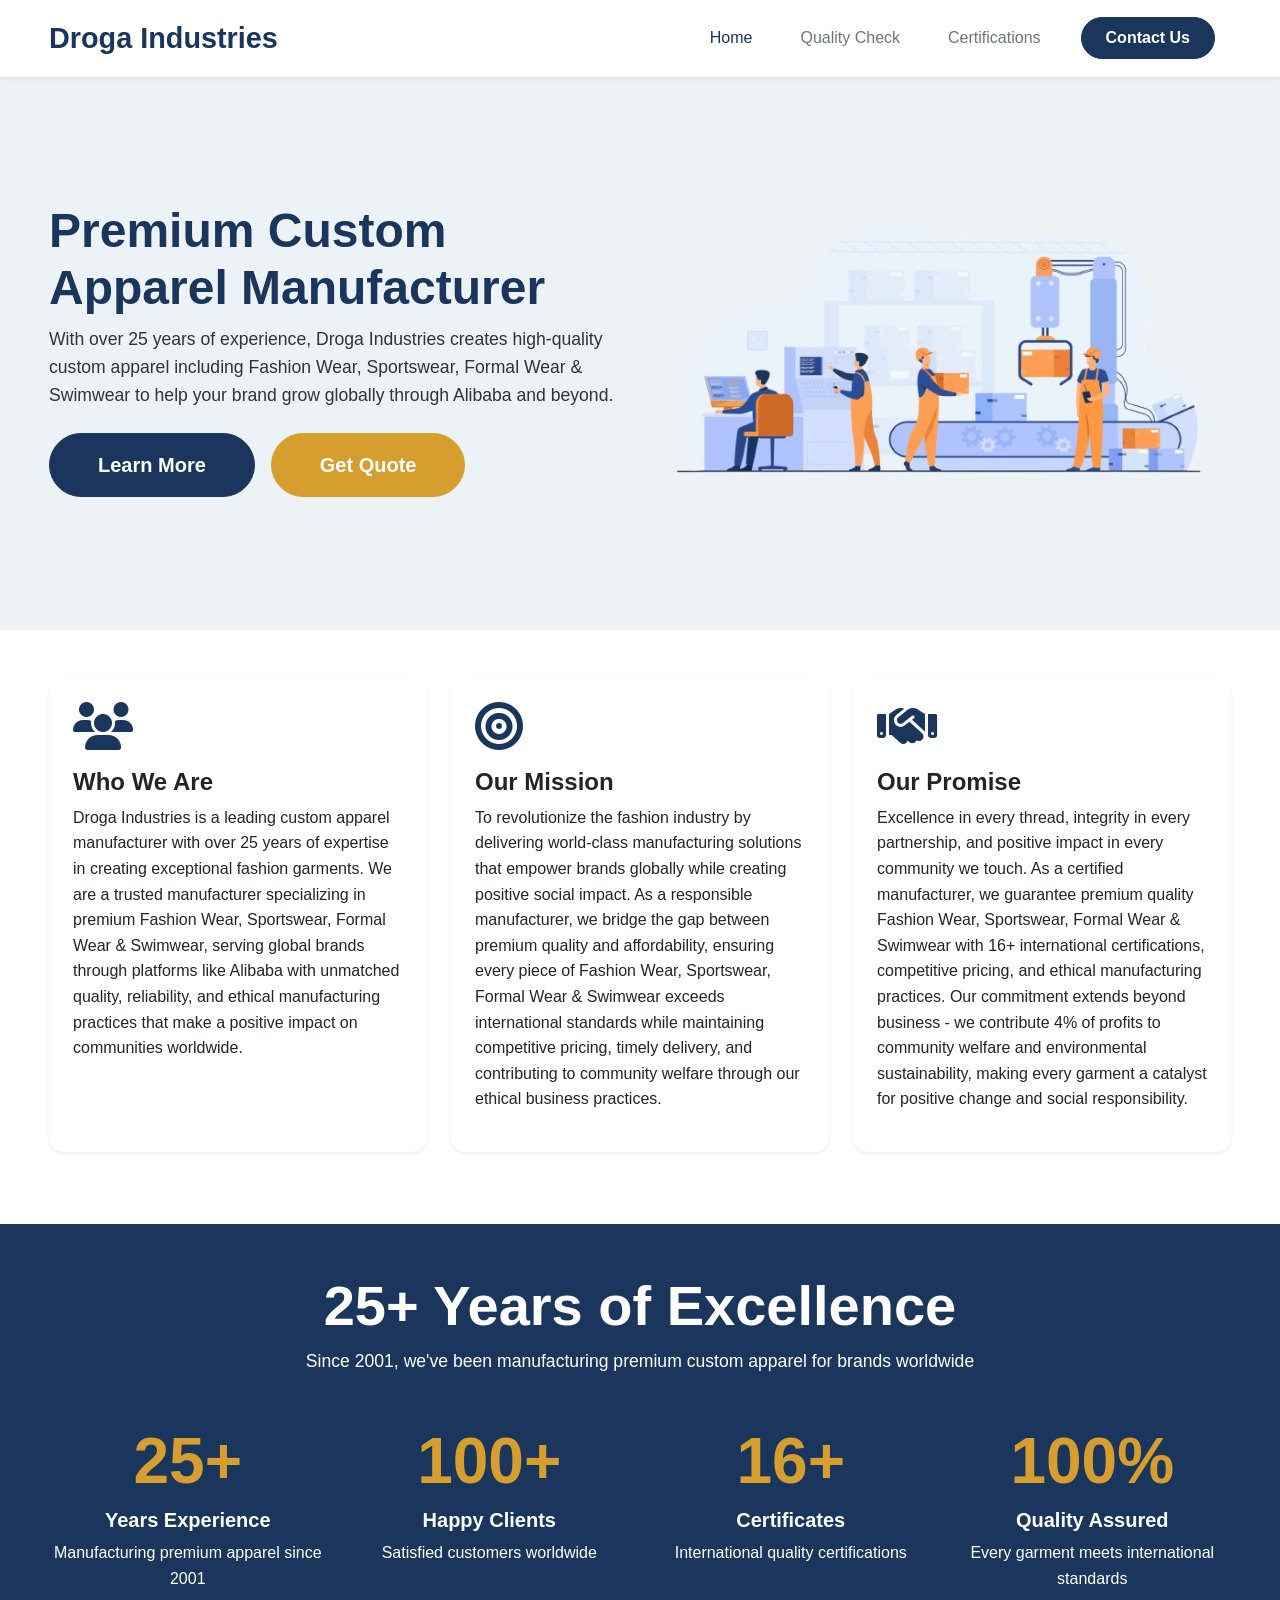
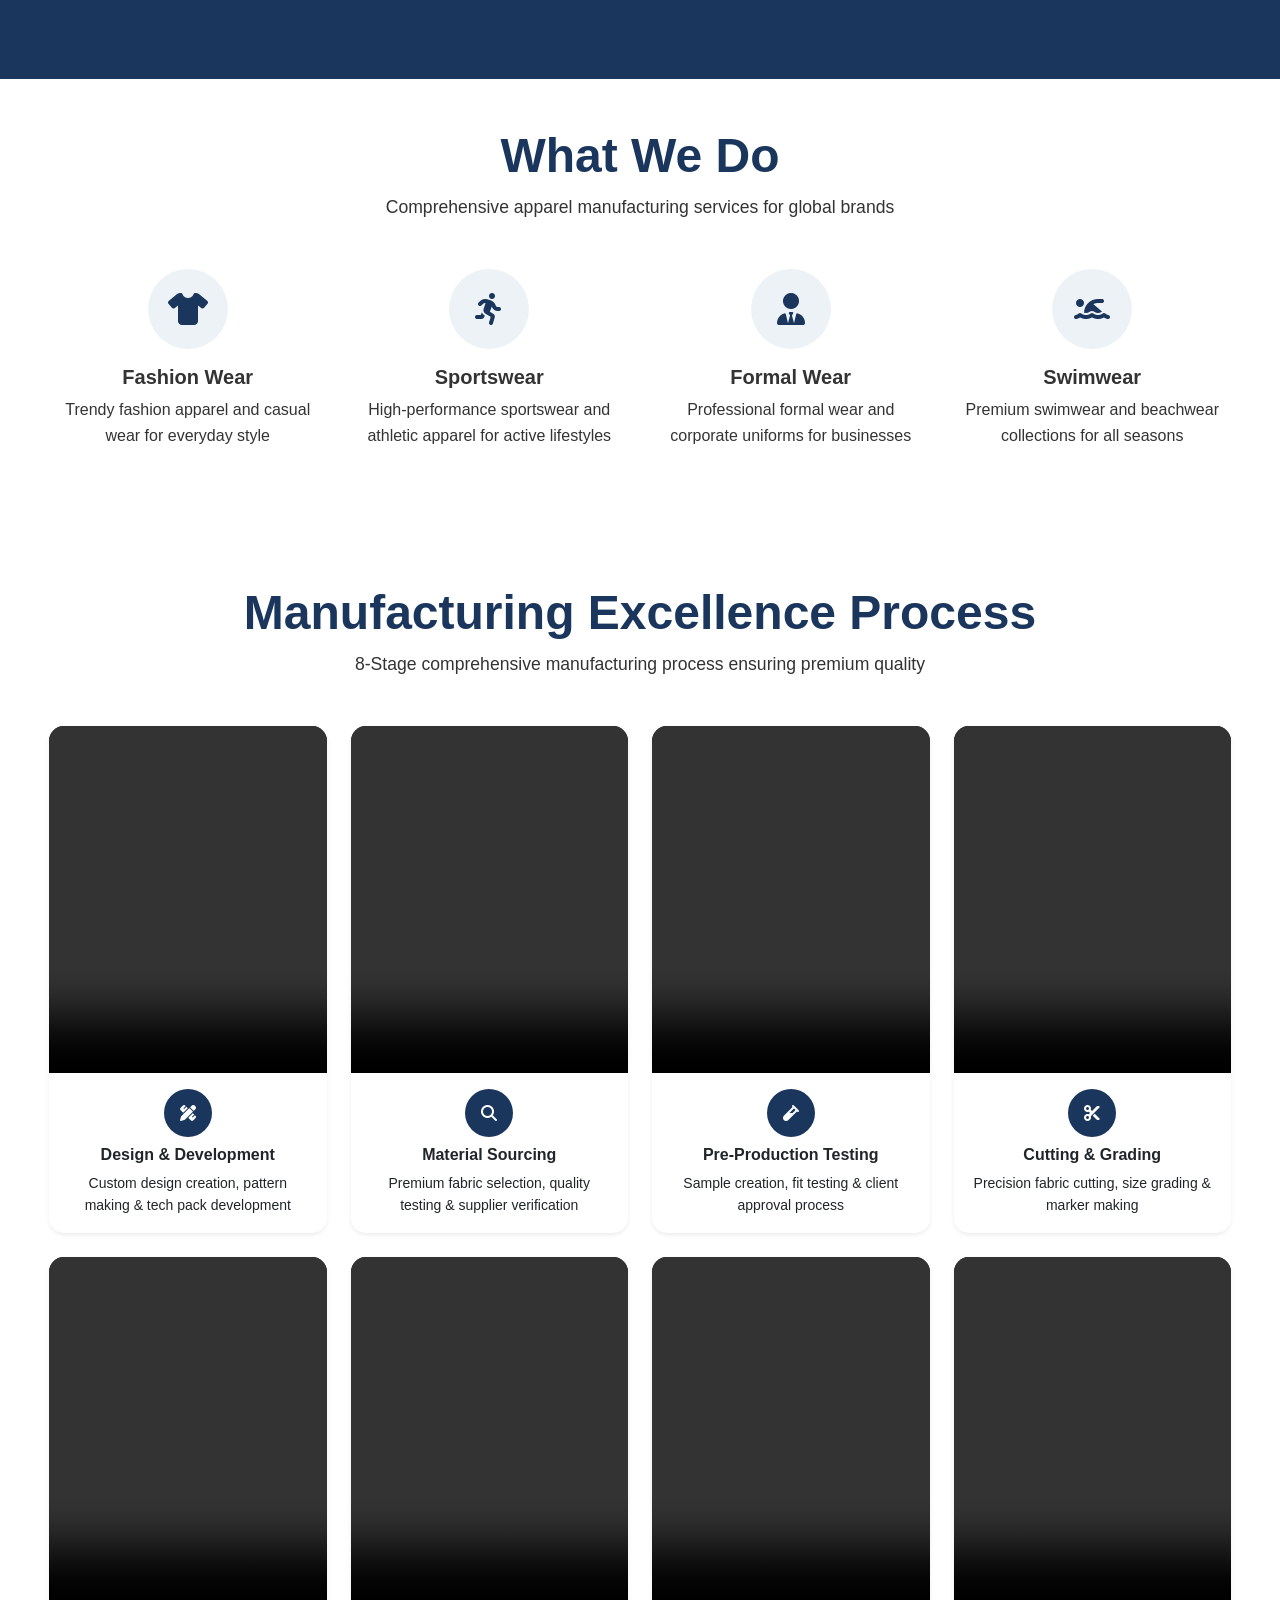
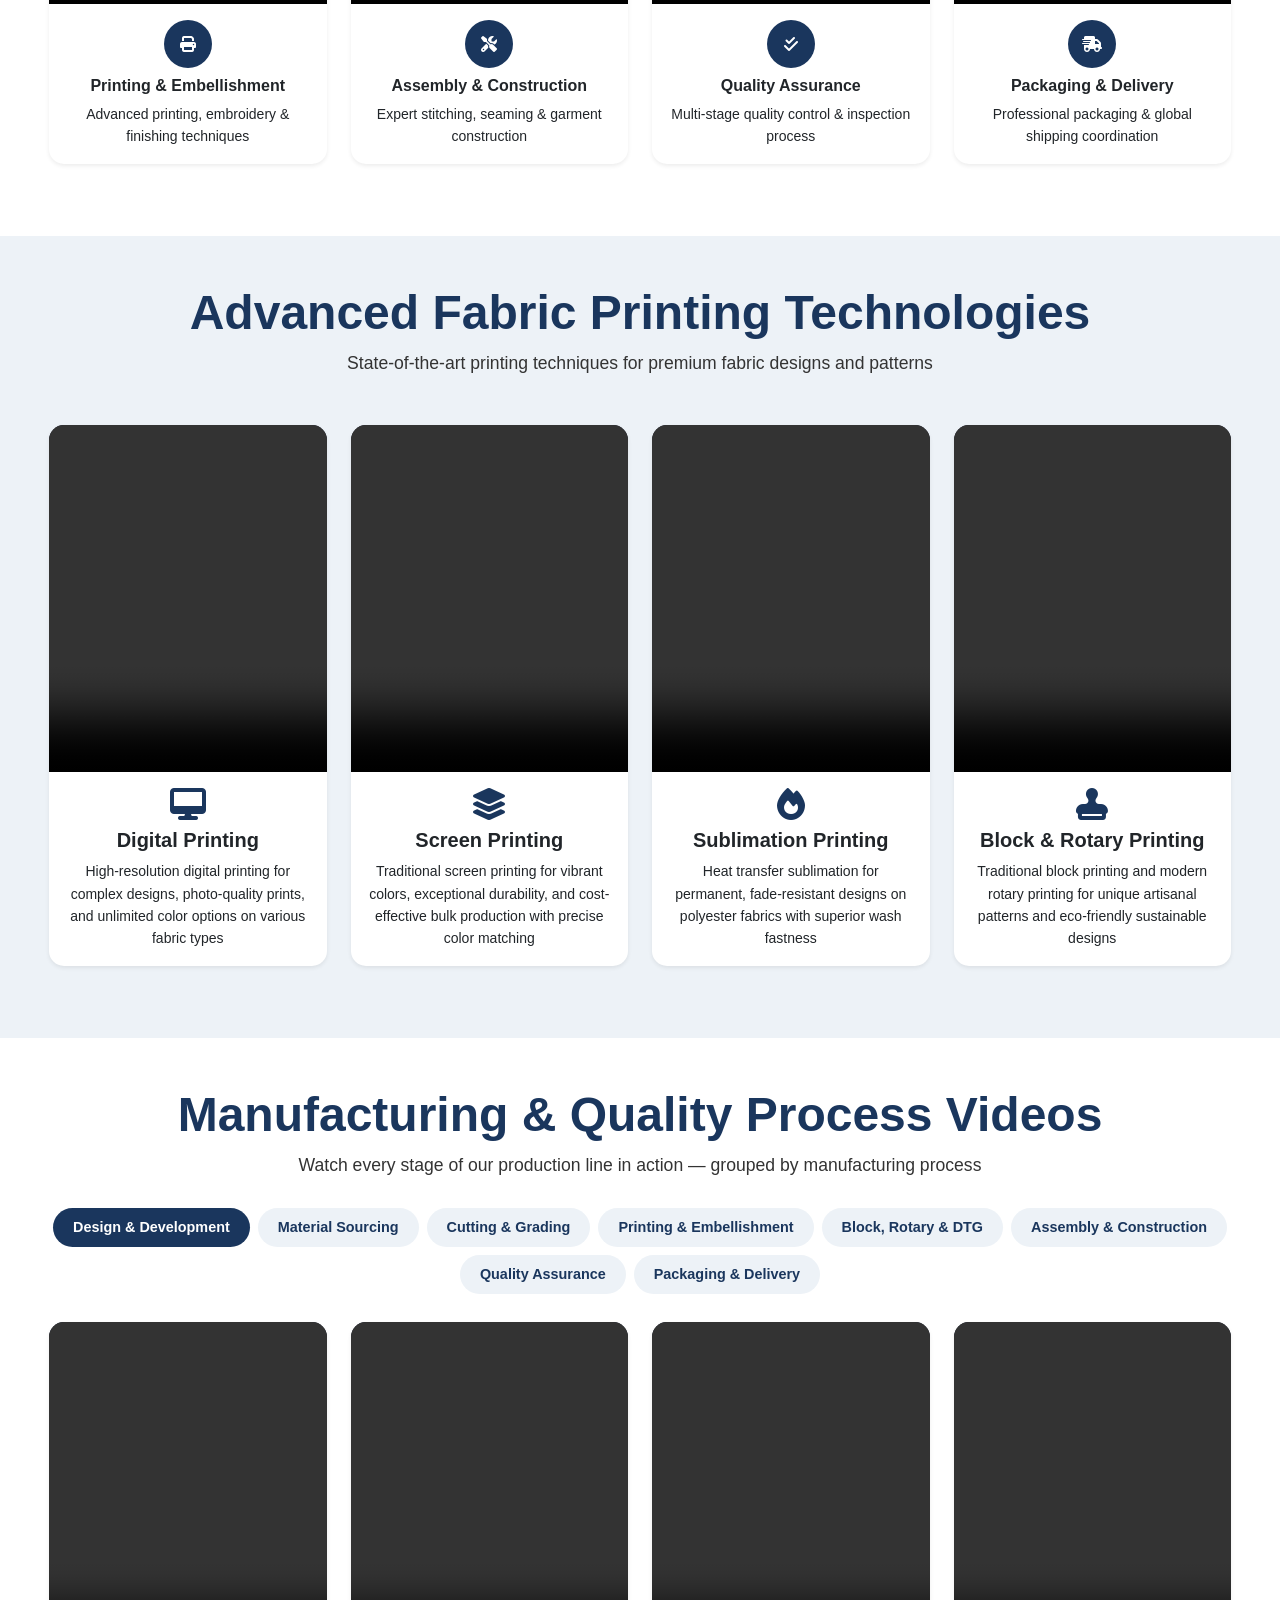
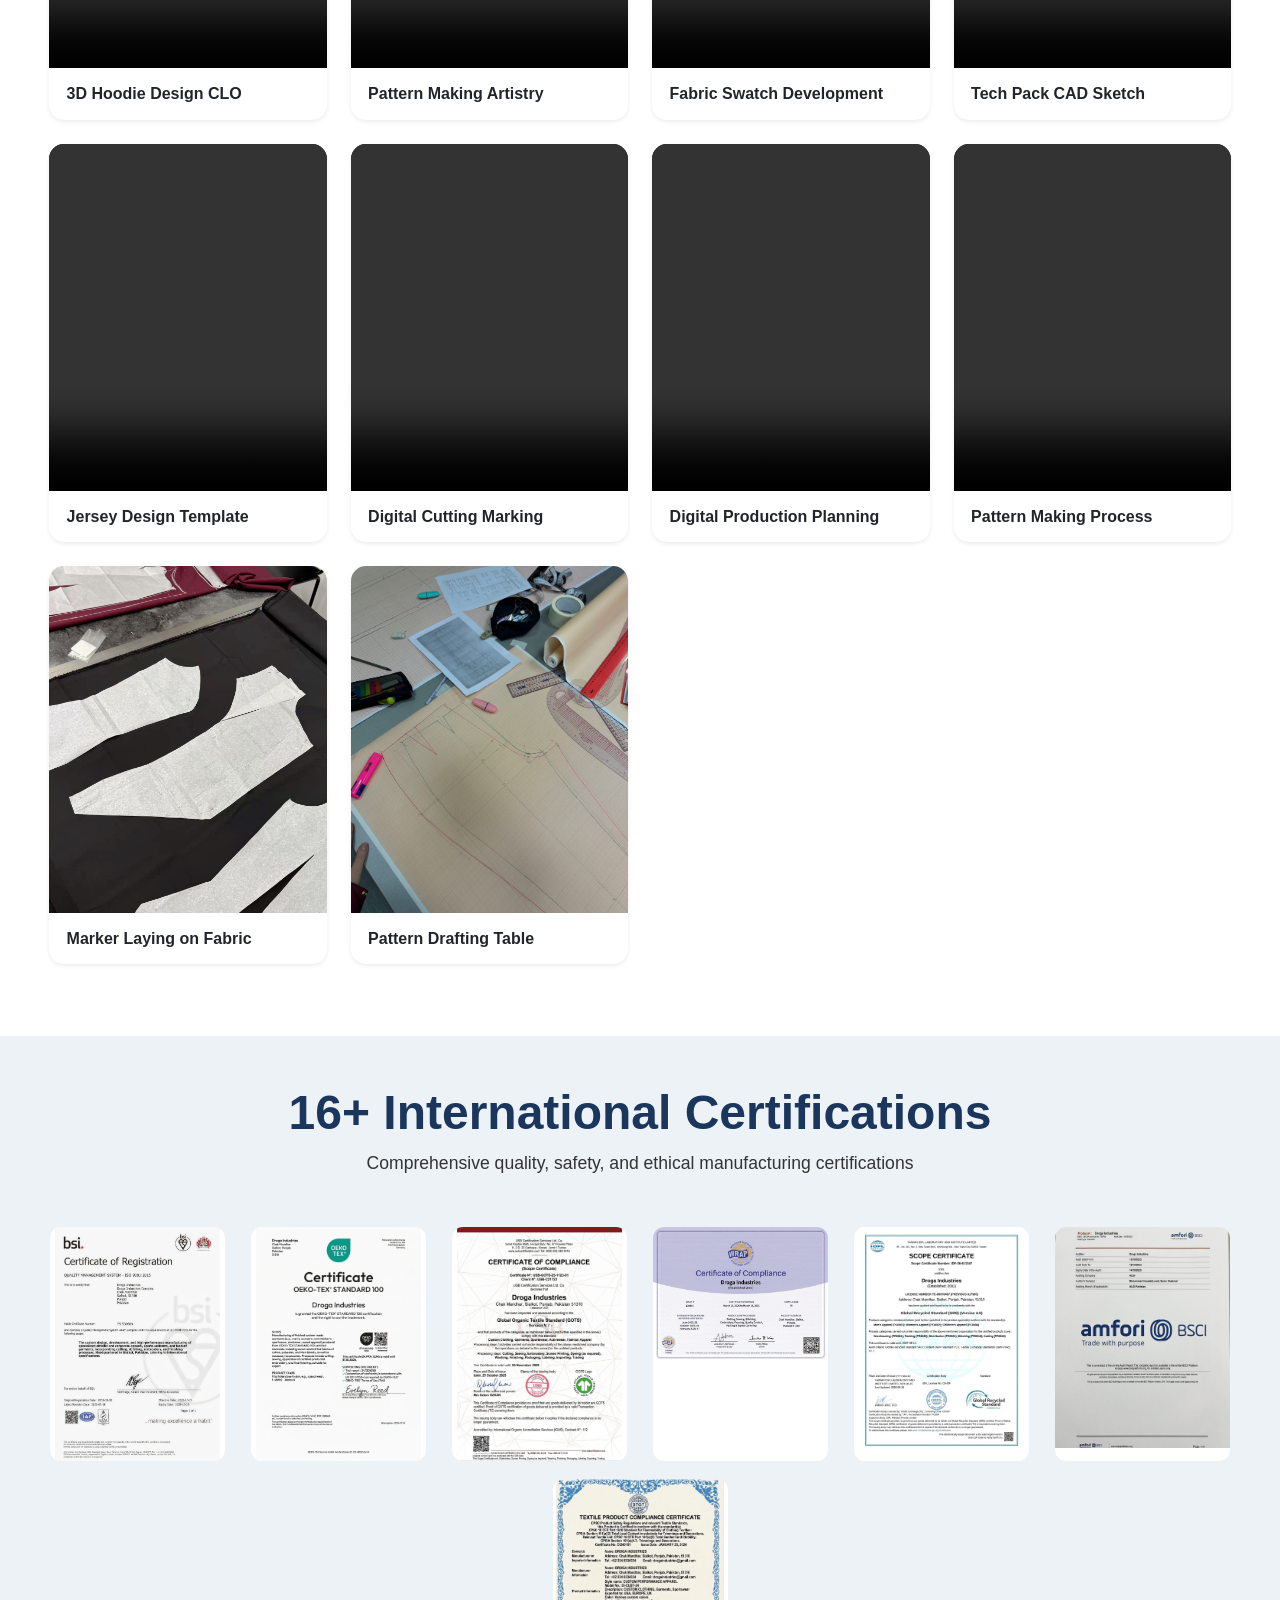
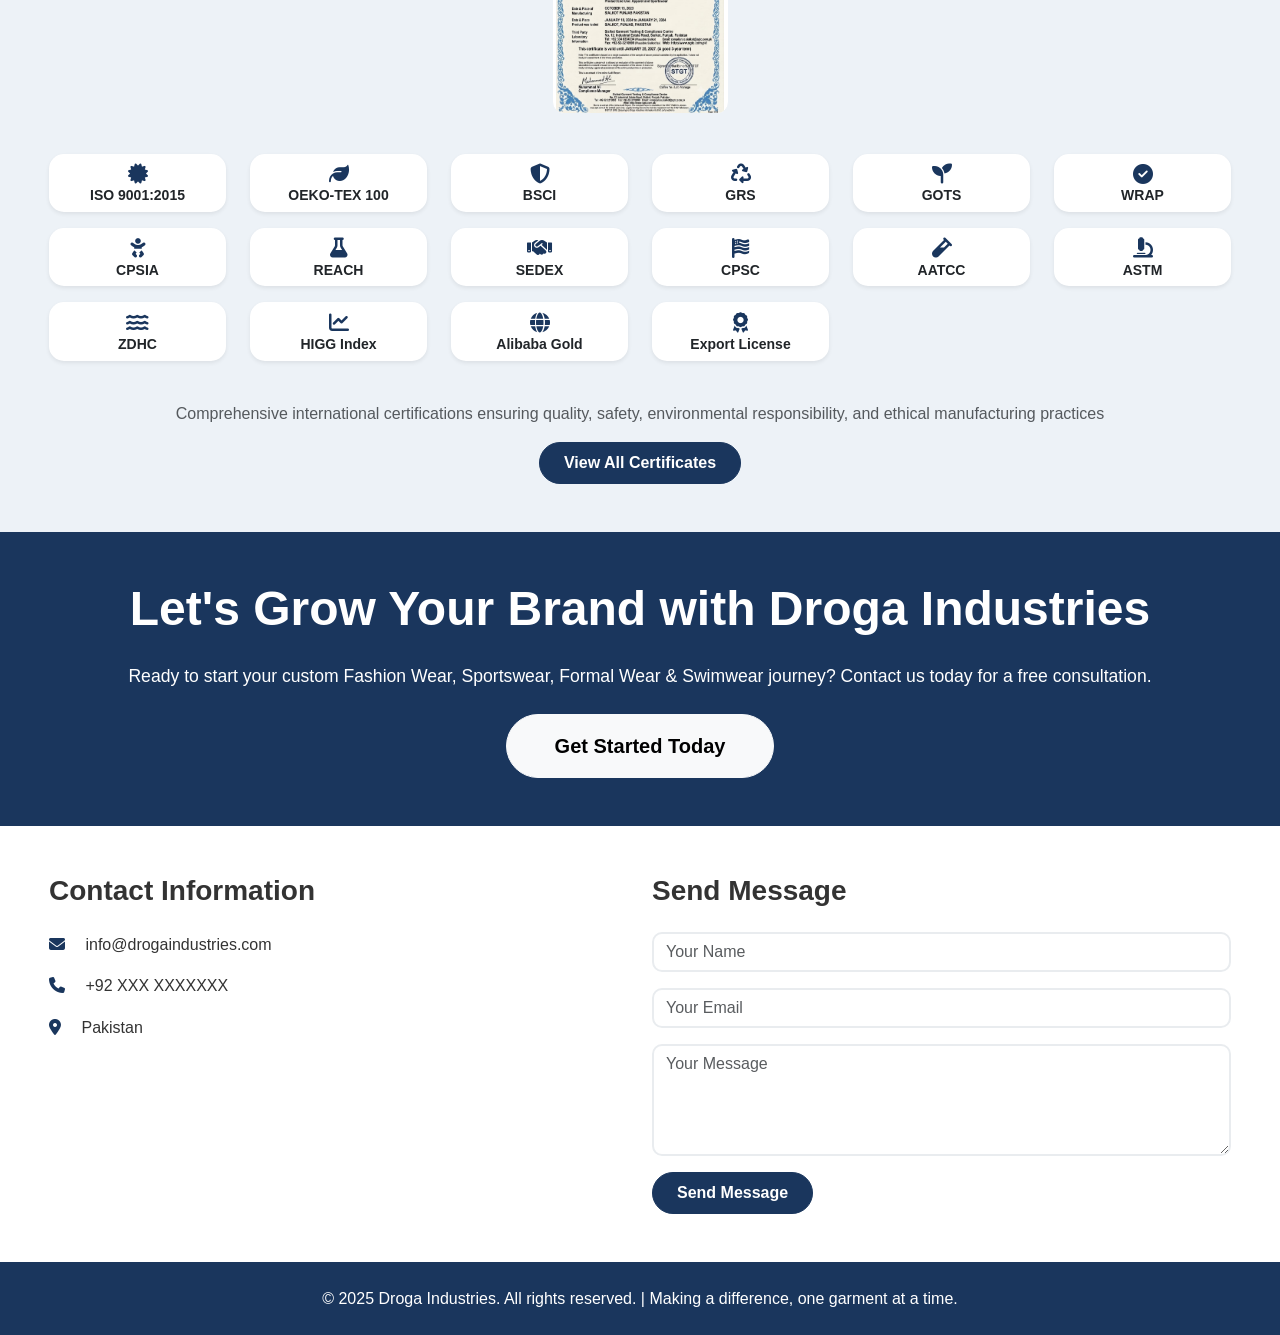
==== index.html @ 63eb217c "Initial commit: Droga Industries static site Co-Authored-By: Claude Opus 5 (1M context) <noreply@ant" ====
<!DOCTYPE html>
<html lang="en">

<head>
    <meta charset="UTF-8">
    <meta http-equiv="X-UA-Compatible" content="IE=edge">
    <meta name="viewport" content="width=device-width, initial-scale=1.0">
    <link rel="stylesheet" href="https://cdn.jsdelivr.net/npm/bootstrap@5.3.2/dist/css/bootstrap.min.css">
    <link rel="stylesheet" href="https://cdnjs.cloudflare.com/ajax/libs/font-awesome/6.5.1/css/all.min.css">
    <link rel="stylesheet" href="https://unpkg.com/aos@2.3.1/dist/aos.css">
    <link rel="stylesheet" href="css/main.css">
    <title>Droga Industries - Premium Custom Apparel Manufacturer</title>
</head>

<body>
    <section>
        <nav class="navbar navbar-expand-lg bg-white shadow-sm">
            <div class="mycontainer d-flex flex-wrap justify-content-between py-2">
                <a class="navbar-brand" href="index.html">
                    <h3 class="text-primary fw-bold mb-0">Droga Industries</h3>
                </a>
                <button class="navbar-toggler" type="button" data-bs-toggle="collapse" data-bs-target="#mynavbar">
                    <span class="navbar-toggler-icon"></span>
                </button>
                <div class="collapse navbar-collapse w-auto" id="mynavbar">
                    <ul class="navbar-nav ms-auto d-flex align-items-center">
                        <li class="nav-item px-3">
                            <a href="index.html" class="nav-link text-primary fw-medium">Home</a>
                        </li>
                        <li class="nav-item px-3">
                            <a href="quality.html" class="nav-link text-secondary fw-medium">Quality Check</a>
                        </li>
                        <li class="nav-item px-3">
                            <a href="certifications.html" class="nav-link text-secondary fw-medium">Certifications</a>
                        </li>
                        <li class="nav-item px-3">
                            <a href="#contact" class="btn btn-primary px-4 py-2 rounded-pill">Contact Us</a>
                        </li>
                    </ul>
                </div>
            </div>
        </nav>
    </section>

    <!-- Hero Section -->
    <section class="bg-light">
        <div class="mycontainer py-5">
            <div class="row justify-content-center align-items-center py-5">
                <div class="col-md-6" data-aos="fade-right" data-aos-delay="100">
                    <h1 class="display-5 fw-bold text-primary">Premium Custom Apparel Manufacturer</h1>
                    <p class="lead">With over 25 years of experience, Droga Industries creates high-quality custom apparel including Fashion Wear, Sportswear, Formal Wear & Swimwear to help your brand grow globally through Alibaba and beyond.</p>
                    <div class="mt-3 d-flex flex-column flex-sm-row">
                        <a href="#about" class="btn btn-primary btn-lg px-lg-5 px-4 d-inline-block my-2 py-3 rounded-pill me-sm-3">Learn More</a>
                        <a href="#contact" class="btn btn-gold btn-lg px-lg-5 px-4 d-inline-block my-2 py-3 rounded-pill">Get Quote</a>
                    </div>
                </div>
                <div class="col-md-6 mt-5 mt-md-0" data-aos="fade-left" data-aos-delay="200">
                    <img src="img/home2n.png" alt="Custom Apparel" class="w-100 rounded-3 ">
                </div>
            </div>
        </div>
    </section>

    <!-- About Section -->
    <section id="about" class="py-5">
        <div class="mycontainer">
            <div class="row">
                <div class="col-lg-4 mb-4" data-aos="fade-up" data-aos-delay="100">
                    <div class="card h-100 border-0 shadow-sm">
                        <div class="card-body p-4">
                            <div class="text-primary mb-3">
                                <i class="fas fa-users fa-3x"></i>
                            </div>
                            <h4 class="fw-bold">Who We Are</h4>
                            <p>Droga Industries is a leading custom apparel manufacturer with over 25 years of expertise in creating exceptional fashion garments. We are a trusted manufacturer specializing in premium Fashion Wear, Sportswear, Formal Wear & Swimwear, serving global brands through platforms like Alibaba with unmatched quality, reliability, and ethical manufacturing practices that make a positive impact on communities worldwide.</p>
                        </div>
                    </div>
                </div>
                <div class="col-lg-4 mb-4" data-aos="fade-up" data-aos-delay="200">
                    <div class="card h-100 border-0 shadow-sm">
                        <div class="card-body p-4">
                            <div class="text-primary mb-3">
                                <i class="fas fa-bullseye fa-3x"></i>
                            </div>
                            <h4 class="fw-bold">Our Mission</h4>
                            <p>To revolutionize the fashion industry by delivering world-class manufacturing solutions that empower brands globally while creating positive social impact. As a responsible manufacturer, we bridge the gap between premium quality and affordability, ensuring every piece of Fashion Wear, Sportswear, Formal Wear & Swimwear exceeds international standards while maintaining competitive pricing, timely delivery, and contributing to community welfare through our ethical business practices.</p>
                        </div>
                    </div>
                </div>
                <div class="col-lg-4 mb-4" data-aos="fade-up" data-aos-delay="300">
                    <div class="card h-100 border-0 shadow-sm">
                        <div class="card-body p-4">
                            <div class="text-primary mb-3">
                                <i class="fas fa-handshake fa-3x"></i>
                            </div>
                            <h4 class="fw-bold">Our Promise</h4>
                            <p>Excellence in every thread, integrity in every partnership, and positive impact in every community we touch. As a certified manufacturer, we guarantee premium quality Fashion Wear, Sportswear, Formal Wear & Swimwear with 16+ international certifications, competitive pricing, and ethical manufacturing practices. Our commitment extends beyond business - we contribute 4% of profits to community welfare and environmental sustainability, making every garment a catalyst for positive change and social responsibility.</p>
                        </div>
                    </div>
                </div>
            </div>
        </div>
    </section>

    <!-- Experience Section -->
    <section class="bg-primary text-white py-5">
        <div class="mycontainer">
            <div class="text-center mb-5" data-aos="fade-up">
                <h2 class="display-4 fw-bold">25+ Years of Excellence</h2>
                <p class="lead">Since 2001, we've been manufacturing premium custom apparel for brands worldwide</p>
            </div>
            <div class="row">
                <div class="col-lg-3 col-md-6 mb-4" data-aos="fade-up" data-aos-delay="100">
                    <div class="text-center">
                        <div class="display-3 fw-bold text-gold mb-2">25+</div>
                        <h5 class="fw-bold">Years Experience</h5>
                        <p>Manufacturing premium apparel since 2001</p>
                    </div>
                </div>
                <div class="col-lg-3 col-md-6 mb-4" data-aos="fade-up" data-aos-delay="200">
                    <div class="text-center">
                        <div class="display-3 fw-bold text-gold mb-2">100+</div>
                        <h5 class="fw-bold">Happy Clients</h5>
                        <p>Satisfied customers worldwide</p>
                    </div>
                </div>
                <div class="col-lg-3 col-md-6 mb-4" data-aos="fade-up" data-aos-delay="300">
                    <div class="text-center">
                        <div class="display-3 fw-bold text-gold mb-2">16+</div>
                        <h5 class="fw-bold">Certificates</h5>
                        <p>International quality certifications</p>
                    </div>
                </div>
                <div class="col-lg-3 col-md-6 mb-4" data-aos="fade-up" data-aos-delay="400">
                    <div class="text-center">
                        <div class="display-3 fw-bold text-gold mb-2">100%</div>
                        <h5 class="fw-bold">Quality Assured</h5>
                        <p>Every garment meets international standards</p>
                    </div>
                </div>
            </div>
        </div>
    </section>

    <!-- Services Section -->
    <section class="py-5">
        <div class="mycontainer">
            <div class="text-center mb-5" data-aos="fade-up">
                <h2 class="display-5 fw-bold text-primary">What We Do</h2>
                <p class="lead">Comprehensive apparel manufacturing services for global brands</p>
            </div>
            <div class="row">
                <div class="col-md-3 mb-4" data-aos="fade-up" data-aos-delay="100">
                    <div class="text-center">
                        <div class="bg-light rounded-circle d-inline-flex align-items-center justify-content-center mb-3" style="width: 80px; height: 80px;">
                            <i class="fas fa-tshirt fa-2x text-primary"></i>
                        </div>
                        <h5 class="fw-bold">Fashion Wear</h5>
                        <p>Trendy fashion apparel and casual wear for everyday style</p>
                    </div>
                </div>
                <div class="col-md-3 mb-4" data-aos="fade-up" data-aos-delay="200">
                    <div class="text-center">
                        <div class="bg-light rounded-circle d-inline-flex align-items-center justify-content-center mb-3" style="width: 80px; height: 80px;">
                            <i class="fas fa-running fa-2x text-primary"></i>
                        </div>
                        <h5 class="fw-bold">Sportswear</h5>
                        <p>High-performance sportswear and athletic apparel for active lifestyles</p>
                    </div>
                </div>
                <div class="col-md-3 mb-4" data-aos="fade-up" data-aos-delay="300">
                    <div class="text-center">
                        <div class="bg-light rounded-circle d-inline-flex align-items-center justify-content-center mb-3" style="width: 80px; height: 80px;">
                            <i class="fas fa-user-tie fa-2x text-primary"></i>
                        </div>
                        <h5 class="fw-bold">Formal Wear</h5>
                        <p>Professional formal wear and corporate uniforms for businesses</p>
                    </div>
                </div>
                <div class="col-md-3 mb-4" data-aos="fade-up" data-aos-delay="400">
                    <div class="text-center">
                        <div class="bg-light rounded-circle d-inline-flex align-items-center justify-content-center mb-3" style="width: 80px; height: 80px;">
                            <i class="fas fa-swimmer fa-2x text-primary"></i>
                        </div>
                        <h5 class="fw-bold">Swimwear</h5>
                        <p>Premium swimwear and beachwear collections for all seasons</p>
                    </div>
                </div>
            </div>
        </div>
    </section>







    <!-- Manufacturing Excellence Section -->
    <section class="py-5">
        <div class="mycontainer">
            <div class="text-center mb-5" data-aos="fade-up">
                <h2 class="display-5 fw-bold text-primary">Manufacturing Excellence Process</h2>
                <p class="lead">8-Stage comprehensive manufacturing process ensuring premium quality</p>
            </div>
            <div class="row">
                <div class="col-lg-3 col-md-6 mb-4">
                    <div class="card border-0 shadow-sm h-100 video-card">
                        <video src="assets/videos/design-development/01-3d-hoodie-design-clo.mp4" controls preload="metadata" playsinline muted></video>
                        <div class="card-body text-center">
                            <div class="bg-primary text-white rounded-circle d-inline-flex align-items-center justify-content-center mb-2" style="width: 48px; height: 48px;">
                                <i class="fas fa-pencil-ruler"></i>
                            </div>
                            <h6 class="fw-bold">Design & Development</h6>
                            <p class="small mb-0">Custom design creation, pattern making & tech pack development</p>
                        </div>
                    </div>
                </div>
                <div class="col-lg-3 col-md-6 mb-4">
                    <div class="card border-0 shadow-sm h-100 video-card">
                        <video src="assets/videos/material-sourcing/02-fabric-selection-guide.mp4" controls preload="metadata" playsinline muted></video>
                        <div class="card-body text-center">
                            <div class="bg-primary text-white rounded-circle d-inline-flex align-items-center justify-content-center mb-2" style="width: 48px; height: 48px;">
                                <i class="fas fa-search"></i>
                            </div>
                            <h6 class="fw-bold">Material Sourcing</h6>
                            <p class="small mb-0">Premium fabric selection, quality testing & supplier verification</p>
                        </div>
                    </div>
                </div>
                <div class="col-lg-3 col-md-6 mb-4">
                    <div class="card border-0 shadow-sm h-100 video-card">
                        <video src="assets/videos/design-development/04-tech-pack-cad-sketch.mp4" controls preload="metadata" playsinline muted></video>
                        <div class="card-body text-center">
                            <div class="bg-primary text-white rounded-circle d-inline-flex align-items-center justify-content-center mb-2" style="width: 48px; height: 48px;">
                                <i class="fas fa-vial"></i>
                            </div>
                            <h6 class="fw-bold">Pre-Production Testing</h6>
                            <p class="small mb-0">Sample creation, fit testing & client approval process</p>
                        </div>
                    </div>
                </div>
                <div class="col-lg-3 col-md-6 mb-4">
                    <div class="card border-0 shadow-sm h-100 video-card">
                        <video src="assets/videos/cutting-grading/01-fabric-cutting-machine.mp4" controls preload="metadata" playsinline muted></video>
                        <div class="card-body text-center">
                            <div class="bg-primary text-white rounded-circle d-inline-flex align-items-center justify-content-center mb-2" style="width: 48px; height: 48px;">
                                <i class="fas fa-cut"></i>
                            </div>
                            <h6 class="fw-bold">Cutting & Grading</h6>
                            <p class="small mb-0">Precision fabric cutting, size grading & marker making</p>
                        </div>
                    </div>
                </div>
                <div class="col-lg-3 col-md-6 mb-4">
                    <div class="card border-0 shadow-sm h-100 video-card">
                        <video src="assets/videos/printing-embellishment/05-printing-on-clothes.mp4" controls preload="metadata" playsinline muted></video>
                        <div class="card-body text-center">
                            <div class="bg-primary text-white rounded-circle d-inline-flex align-items-center justify-content-center mb-2" style="width: 48px; height: 48px;">
                                <i class="fas fa-print"></i>
                            </div>
                            <h6 class="fw-bold">Printing & Embellishment</h6>
                            <p class="small mb-0">Advanced printing, embroidery & finishing techniques</p>
                        </div>
                    </div>
                </div>
                <div class="col-lg-3 col-md-6 mb-4">
                    <div class="card border-0 shadow-sm h-100 video-card">
                        <video src="assets/videos/assembly-construction/01-industrial-sewing-process.mp4" controls preload="metadata" playsinline muted></video>
                        <div class="card-body text-center">
                            <div class="bg-primary text-white rounded-circle d-inline-flex align-items-center justify-content-center mb-2" style="width: 48px; height: 48px;">
                                <i class="fas fa-tools"></i>
                            </div>
                            <h6 class="fw-bold">Assembly & Construction</h6>
                            <p class="small mb-0">Expert stitching, seaming & garment construction</p>
                        </div>
                    </div>
                </div>
                <div class="col-lg-3 col-md-6 mb-4">
                    <div class="card border-0 shadow-sm h-100 video-card">
                        <video src="assets/videos/quality-assurance/04-final-inspection-before-shipment.mp4" controls preload="metadata" playsinline muted></video>
                        <div class="card-body text-center">
                            <div class="bg-primary text-white rounded-circle d-inline-flex align-items-center justify-content-center mb-2" style="width: 48px; height: 48px;">
                                <i class="fas fa-check-double"></i>
                            </div>
                            <h6 class="fw-bold">Quality Assurance</h6>
                            <p class="small mb-0">Multi-stage quality control & inspection process</p>
                        </div>
                    </div>
                </div>
                <div class="col-lg-3 col-md-6 mb-4">
                    <div class="card border-0 shadow-sm h-100 video-card">
                        <video src="assets/videos/packaging-delivery/06-shirt-packing-process.mp4" controls preload="metadata" playsinline muted></video>
                        <div class="card-body text-center">
                            <div class="bg-primary text-white rounded-circle d-inline-flex align-items-center justify-content-center mb-2" style="width: 48px; height: 48px;">
                                <i class="fas fa-shipping-fast"></i>
                            </div>
                            <h6 class="fw-bold">Packaging & Delivery</h6>
                            <p class="small mb-0">Professional packaging & global shipping coordination</p>
                        </div>
                    </div>
                </div>
            </div>
        </div>
    </section>

    <!-- Advanced Fabric Printing Section -->
    <section class="bg-light py-5">
        <div class="mycontainer">
            <div class="text-center mb-5" data-aos="fade-up">
                <h2 class="display-5 fw-bold text-primary">Advanced Fabric Printing Technologies</h2>
                <p class="lead">State-of-the-art printing techniques for premium fabric designs and patterns</p>
            </div>
            <div class="row">
                <div class="col-lg-3 col-md-6 mb-4">
                    <div class="card border-0 shadow-sm h-100 video-card">
                        <video src="assets/videos/block-rotary-dtg/04-dtg-printer-nine-colour.mp4" controls preload="metadata" playsinline muted></video>
                        <div class="card-body text-center">
                            <i class="fas fa-desktop fa-2x text-primary mb-2"></i>
                            <h5 class="fw-bold">Digital Printing</h5>
                            <p class="small mb-0">High-resolution digital printing for complex designs, photo-quality prints, and unlimited color options on various fabric types</p>
                        </div>
                    </div>
                </div>
                <div class="col-lg-3 col-md-6 mb-4">
                    <div class="card border-0 shadow-sm h-100 video-card">
                        <video src="assets/videos/printing-embellishment/08-screen-printing-on-clothes.mp4" controls preload="metadata" playsinline muted></video>
                        <div class="card-body text-center">
                            <i class="fas fa-layer-group fa-2x text-primary mb-2"></i>
                            <h5 class="fw-bold">Screen Printing</h5>
                            <p class="small mb-0">Traditional screen printing for vibrant colors, exceptional durability, and cost-effective bulk production with precise color matching</p>
                        </div>
                    </div>
                </div>
                <div class="col-lg-3 col-md-6 mb-4">
                    <div class="card border-0 shadow-sm h-100 video-card">
                        <video src="assets/videos/printing-embellishment/06-sublimation-printing-tshirt.mp4" controls preload="metadata" playsinline muted></video>
                        <div class="card-body text-center">
                            <i class="fas fa-fire fa-2x text-primary mb-2"></i>
                            <h5 class="fw-bold">Sublimation Printing</h5>
                            <p class="small mb-0">Heat transfer sublimation for permanent, fade-resistant designs on polyester fabrics with superior wash fastness</p>
                        </div>
                    </div>
                </div>
                <div class="col-lg-3 col-md-6 mb-4">
                    <div class="card border-0 shadow-sm h-100 video-card">
                        <video src="assets/videos/block-rotary-dtg/02-block-printing-techniques.mp4" controls preload="metadata" playsinline muted></video>
                        <div class="card-body text-center">
                            <i class="fas fa-stamp fa-2x text-primary mb-2"></i>
                            <h5 class="fw-bold">Block & Rotary Printing</h5>
                            <p class="small mb-0">Traditional block printing and modern rotary printing for unique artisanal patterns and eco-friendly sustainable designs</p>
                        </div>
                    </div>
                </div>
            </div>
        </div>
    </section>

    <!-- Manufacturing & Quality Process Videos -->
    <section id="process-videos" class="py-5">
        <div class="mycontainer">
            <div class="text-center mb-4" data-aos="fade-up">
                <h2 class="display-5 fw-bold text-primary">Manufacturing &amp; Quality Process Videos</h2>
                <p class="lead">Watch every stage of our production line in action &mdash; grouped by manufacturing process</p>
            </div>
            <ul class="nav nav-pills justify-content-center flex-wrap mb-4 video-tabs" id="processVideoTabs" role="tablist">
                <li class="nav-item" role="presentation">
                    <button class="nav-link active" id="tab-design-development" data-bs-toggle="pill" data-bs-target="#pane-design-development" type="button" role="tab" aria-controls="pane-design-development" aria-selected="true">Design &amp; Development</button>
                </li>
                <li class="nav-item" role="presentation">
                    <button class="nav-link" id="tab-material-sourcing" data-bs-toggle="pill" data-bs-target="#pane-material-sourcing" type="button" role="tab" aria-controls="pane-material-sourcing" aria-selected="false">Material Sourcing</button>
                </li>
                <li class="nav-item" role="presentation">
                    <button class="nav-link" id="tab-cutting-grading" data-bs-toggle="pill" data-bs-target="#pane-cutting-grading" type="button" role="tab" aria-controls="pane-cutting-grading" aria-selected="false">Cutting &amp; Grading</button>
                </li>
                <li class="nav-item" role="presentation">
                    <button class="nav-link" id="tab-printing-embellishment" data-bs-toggle="pill" data-bs-target="#pane-printing-embellishment" type="button" role="tab" aria-controls="pane-printing-embellishment" aria-selected="false">Printing &amp; Embellishment</button>
                </li>
                <li class="nav-item" role="presentation">
                    <button class="nav-link" id="tab-block-rotary-dtg" data-bs-toggle="pill" data-bs-target="#pane-block-rotary-dtg" type="button" role="tab" aria-controls="pane-block-rotary-dtg" aria-selected="false">Block, Rotary &amp; DTG</button>
                </li>
                <li class="nav-item" role="presentation">
                    <button class="nav-link" id="tab-assembly-construction" data-bs-toggle="pill" data-bs-target="#pane-assembly-construction" type="button" role="tab" aria-controls="pane-assembly-construction" aria-selected="false">Assembly &amp; Construction</button>
                </li>
                <li class="nav-item" role="presentation">
                    <button class="nav-link" id="tab-quality-assurance" data-bs-toggle="pill" data-bs-target="#pane-quality-assurance" type="button" role="tab" aria-controls="pane-quality-assurance" aria-selected="false">Quality Assurance</button>
                </li>
                <li class="nav-item" role="presentation">
                    <button class="nav-link" id="tab-packaging-delivery" data-bs-toggle="pill" data-bs-target="#pane-packaging-delivery" type="button" role="tab" aria-controls="pane-packaging-delivery" aria-selected="false">Packaging &amp; Delivery</button>
                </li>
            </ul>
            <div class="tab-content" id="processVideoContent">
                <div class="tab-pane fade show active" id="pane-design-development" role="tabpanel" aria-labelledby="tab-design-development">
                    <div class="row">
                        <div class="col-lg-3 col-md-4 col-sm-6 mb-4">
                            <div class="card border-0 shadow-sm h-100 video-card">
                                <video src="assets/videos/design-development/01-3d-hoodie-design-clo.mp4" controls preload="metadata" playsinline muted></video>
                                <div class="card-body">
                                    <h6 class="fw-bold mb-0">3D Hoodie Design CLO</h6>
                                </div>
                            </div>
                        </div>
                        <div class="col-lg-3 col-md-4 col-sm-6 mb-4">
                            <div class="card border-0 shadow-sm h-100 video-card">
                                <video src="assets/videos/design-development/02-pattern-making-artistry.mp4" controls preload="metadata" playsinline muted></video>
                                <div class="card-body">
                                    <h6 class="fw-bold mb-0">Pattern Making Artistry</h6>
                                </div>
                            </div>
                        </div>
                        <div class="col-lg-3 col-md-4 col-sm-6 mb-4">
                            <div class="card border-0 shadow-sm h-100 video-card">
                                <video src="assets/videos/design-development/03-fabric-swatch-development.mp4" controls preload="metadata" playsinline muted></video>
                                <div class="card-body">
                                    <h6 class="fw-bold mb-0">Fabric Swatch Development</h6>
                                </div>
                            </div>
                        </div>
                        <div class="col-lg-3 col-md-4 col-sm-6 mb-4">
                            <div class="card border-0 shadow-sm h-100 video-card">
                                <video src="assets/videos/design-development/04-tech-pack-cad-sketch.mp4" controls preload="metadata" playsinline muted></video>
                                <div class="card-body">
                                    <h6 class="fw-bold mb-0">Tech Pack CAD Sketch</h6>
                                </div>
                            </div>
                        </div>
                        <div class="col-lg-3 col-md-4 col-sm-6 mb-4">
                            <div class="card border-0 shadow-sm h-100 video-card">
                                <video src="assets/videos/design-development/05-jersey-design-template.mp4" controls preload="metadata" playsinline muted></video>
                                <div class="card-body">
                                    <h6 class="fw-bold mb-0">Jersey Design Template</h6>
                                </div>
                            </div>
                        </div>
                        <div class="col-lg-3 col-md-4 col-sm-6 mb-4">
                            <div class="card border-0 shadow-sm h-100 video-card">
                                <video src="assets/videos/design-development/06-digital-cutting-marking.mp4" controls preload="metadata" playsinline muted></video>
                                <div class="card-body">
                                    <h6 class="fw-bold mb-0">Digital Cutting Marking</h6>
                                </div>
                            </div>
                        </div>
                        <div class="col-lg-3 col-md-4 col-sm-6 mb-4">
                            <div class="card border-0 shadow-sm h-100 video-card">
                                <video src="assets/videos/design-development/07-digital-production-planning.mp4" controls preload="metadata" playsinline muted></video>
                                <div class="card-body">
                                    <h6 class="fw-bold mb-0">Digital Production Planning</h6>
                                </div>
                            </div>
                        </div>
                        <div class="col-lg-3 col-md-4 col-sm-6 mb-4">
                            <div class="card border-0 shadow-sm h-100 video-card">
                                <video src="assets/videos/design-development/08-pattern-making-process.mp4" controls preload="metadata" playsinline muted></video>
                                <div class="card-body">
                                    <h6 class="fw-bold mb-0">Pattern Making Process</h6>
                                </div>
                            </div>
                        </div>
                        <div class="col-lg-3 col-md-4 col-sm-6 mb-4">
                            <div class="card border-0 shadow-sm h-100 video-card">
                                <img src="assets/gallery/pattern-marker-laying.jpeg" alt="Paper patterns laid out on fabric before cutting" class="w-100" style="aspect-ratio: 4 / 5; object-fit: cover; border-top-left-radius: 15px; border-top-right-radius: 15px;">
                                <div class="card-body">
                                    <h6 class="fw-bold mb-0">Marker Laying on Fabric</h6>
                                </div>
                            </div>
                        </div>
                        <div class="col-lg-3 col-md-4 col-sm-6 mb-4">
                            <div class="card border-0 shadow-sm h-100 video-card">
                                <img src="assets/gallery/pattern-drafting-table.jpeg" alt="Pattern drafting on graded paper with measurement sheet" class="w-100" style="aspect-ratio: 4 / 5; object-fit: cover; border-top-left-radius: 15px; border-top-right-radius: 15px;">
                                <div class="card-body">
                                    <h6 class="fw-bold mb-0">Pattern Drafting Table</h6>
                                </div>
                            </div>
                        </div>
                    </div>
                </div>
                <div class="tab-pane fade" id="pane-material-sourcing" role="tabpanel" aria-labelledby="tab-material-sourcing">
                    <div class="row">
                        <div class="col-lg-3 col-md-4 col-sm-6 mb-4">
                            <div class="card border-0 shadow-sm h-100 video-card">
                                <video src="assets/videos/material-sourcing/01-fabric-colour-range.mp4" controls preload="metadata" playsinline muted></video>
                                <div class="card-body">
                                    <h6 class="fw-bold mb-0">Fabric Colour Range</h6>
                                </div>
                            </div>
                        </div>
                        <div class="col-lg-3 col-md-4 col-sm-6 mb-4">
                            <div class="card border-0 shadow-sm h-100 video-card">
                                <video src="assets/videos/material-sourcing/02-fabric-selection-guide.mp4" controls preload="metadata" playsinline muted></video>
                                <div class="card-body">
                                    <h6 class="fw-bold mb-0">Fabric Selection Guide</h6>
                                </div>
                            </div>
                        </div>
                        <div class="col-lg-3 col-md-4 col-sm-6 mb-4">
                            <div class="card border-0 shadow-sm h-100 video-card">
                                <video src="assets/videos/material-sourcing/03-tshirt-fabric-roll-ups.mp4" controls preload="metadata" playsinline muted></video>
                                <div class="card-body">
                                    <h6 class="fw-bold mb-0">T-Shirt Fabric Roll Ups</h6>
                                </div>
                            </div>
                        </div>
                        <div class="col-lg-3 col-md-4 col-sm-6 mb-4">
                            <div class="card border-0 shadow-sm h-100 video-card">
                                <video src="assets/videos/material-sourcing/04-fabric-house-collection.mp4" controls preload="metadata" playsinline muted></video>
                                <div class="card-body">
                                    <h6 class="fw-bold mb-0">Fabric House Collection</h6>
                                </div>
                            </div>
                        </div>
                        <div class="col-lg-3 col-md-4 col-sm-6 mb-4">
                            <div class="card border-0 shadow-sm h-100 video-card">
                                <video src="assets/videos/material-sourcing/05-fabric-rolls-warehouse.mp4" controls preload="metadata" playsinline muted></video>
                                <div class="card-body">
                                    <h6 class="fw-bold mb-0">Fabric Rolls Warehouse</h6>
                                </div>
                            </div>
                        </div>
                    </div>
                </div>
                <div class="tab-pane fade" id="pane-cutting-grading" role="tabpanel" aria-labelledby="tab-cutting-grading">
                    <div class="row">
                        <div class="col-lg-3 col-md-4 col-sm-6 mb-4">
                            <div class="card border-0 shadow-sm h-100 video-card">
                                <video src="assets/videos/cutting-grading/01-fabric-cutting-machine.mp4" controls preload="metadata" playsinline muted></video>
                                <div class="card-body">
                                    <h6 class="fw-bold mb-0">Fabric Cutting Machine</h6>
                                </div>
                            </div>
                        </div>
                        <div class="col-lg-3 col-md-4 col-sm-6 mb-4">
                            <div class="card border-0 shadow-sm h-100 video-card">
                                <video src="assets/videos/cutting-grading/02-suiting-fabric-selection.mp4" controls preload="metadata" playsinline muted></video>
                                <div class="card-body">
                                    <h6 class="fw-bold mb-0">Suiting Fabric Selection</h6>
                                </div>
                            </div>
                        </div>
                        <div class="col-lg-3 col-md-4 col-sm-6 mb-4">
                            <div class="card border-0 shadow-sm h-100 video-card">
                                <video src="assets/videos/cutting-grading/03-shirt-panel-cutting.mp4" controls preload="metadata" playsinline muted></video>
                                <div class="card-body">
                                    <h6 class="fw-bold mb-0">Shirt Panel Cutting</h6>
                                </div>
                            </div>
                        </div>
                        <div class="col-lg-3 col-md-4 col-sm-6 mb-4">
                            <div class="card border-0 shadow-sm h-100 video-card">
                                <video src="assets/videos/cutting-grading/04-factory-cutting-work.mp4" controls preload="metadata" playsinline muted></video>
                                <div class="card-body">
                                    <h6 class="fw-bold mb-0">Factory Cutting Work</h6>
                                </div>
                            </div>
                        </div>
                        <div class="col-lg-3 col-md-4 col-sm-6 mb-4">
                            <div class="card border-0 shadow-sm h-100 video-card">
                                <video src="assets/videos/cutting-grading/05-sports-bra-qc-process.mp4" controls preload="metadata" playsinline muted></video>
                                <div class="card-body">
                                    <h6 class="fw-bold mb-0">Sports Bra QC Process</h6>
                                </div>
                            </div>
                        </div>
                        <div class="col-lg-3 col-md-4 col-sm-6 mb-4">
                            <div class="card border-0 shadow-sm h-100 video-card">
                                <video src="assets/videos/cutting-grading/06-bulk-cutting-process.mp4" controls preload="metadata" playsinline muted></video>
                                <div class="card-body">
                                    <h6 class="fw-bold mb-0">Bulk Cutting Process</h6>
                                </div>
                            </div>
                        </div>
                        <div class="col-lg-3 col-md-4 col-sm-6 mb-4">
                            <div class="card border-0 shadow-sm h-100 video-card">
                                <video src="assets/videos/cutting-grading/07-precision-cutting-line.mp4" controls preload="metadata" playsinline muted></video>
                                <div class="card-body">
                                    <h6 class="fw-bold mb-0">Precision Cutting Line</h6>
                                </div>
                            </div>
                        </div>
                    </div>
                </div>
                <div class="tab-pane fade" id="pane-printing-embellishment" role="tabpanel" aria-labelledby="tab-printing-embellishment">
                    <div class="row">
                        <div class="col-lg-3 col-md-4 col-sm-6 mb-4">
                            <div class="card border-0 shadow-sm h-100 video-card">
                                <video src="assets/videos/printing-embellishment/01-embroidery-machine-setup.mp4" controls preload="metadata" playsinline muted></video>
                                <div class="card-body">
                                    <h6 class="fw-bold mb-0">Embroidery Machine Setup</h6>
                                </div>
                            </div>
                        </div>
                        <div class="col-lg-3 col-md-4 col-sm-6 mb-4">
                            <div class="card border-0 shadow-sm h-100 video-card">
                                <video src="assets/videos/printing-embellishment/02-uniform-print-production.mp4" controls preload="metadata" playsinline muted></video>
                                <div class="card-body">
                                    <h6 class="fw-bold mb-0">Uniform Print Production</h6>
                                </div>
                            </div>
                        </div>
                        <div class="col-lg-3 col-md-4 col-sm-6 mb-4">
                            <div class="card border-0 shadow-sm h-100 video-card">
                                <video src="assets/videos/printing-embellishment/03-sports-shirt-printing.mp4" controls preload="metadata" playsinline muted></video>
                                <div class="card-body">
                                    <h6 class="fw-bold mb-0">Sports Shirt Printing</h6>
                                </div>
                            </div>
                        </div>
                        <div class="col-lg-3 col-md-4 col-sm-6 mb-4">
                            <div class="card border-0 shadow-sm h-100 video-card">
                                <video src="assets/videos/printing-embellishment/04-embroidery-on-tshirts.mp4" controls preload="metadata" playsinline muted></video>
                                <div class="card-body">
                                    <h6 class="fw-bold mb-0">Embroidery On T-Shirts</h6>
                                </div>
                            </div>
                        </div>
                        <div class="col-lg-3 col-md-4 col-sm-6 mb-4">
                            <div class="card border-0 shadow-sm h-100 video-card">
                                <video src="assets/videos/printing-embellishment/05-printing-on-clothes.mp4" controls preload="metadata" playsinline muted></video>
                                <div class="card-body">
                                    <h6 class="fw-bold mb-0">Printing On Clothes</h6>
                                </div>
                            </div>
                        </div>
                        <div class="col-lg-3 col-md-4 col-sm-6 mb-4">
                            <div class="card border-0 shadow-sm h-100 video-card">
                                <video src="assets/videos/printing-embellishment/06-sublimation-printing-tshirt.mp4" controls preload="metadata" playsinline muted></video>
                                <div class="card-body">
                                    <h6 class="fw-bold mb-0">Sublimation Printing T-Shirt</h6>
                                </div>
                            </div>
                        </div>
                        <div class="col-lg-3 col-md-4 col-sm-6 mb-4">
                            <div class="card border-0 shadow-sm h-100 video-card">
                                <video src="assets/videos/printing-embellishment/07-screen-printing-designs.mp4" controls preload="metadata" playsinline muted></video>
                                <div class="card-body">
                                    <h6 class="fw-bold mb-0">Screen Printing Designs</h6>
                                </div>
                            </div>
                        </div>
                        <div class="col-lg-3 col-md-4 col-sm-6 mb-4">
                            <div class="card border-0 shadow-sm h-100 video-card">
                                <video src="assets/videos/printing-embellishment/08-screen-printing-on-clothes.mp4" controls preload="metadata" playsinline muted></video>
                                <div class="card-body">
                                    <h6 class="fw-bold mb-0">Screen Printing On Clothes</h6>
                                </div>
                            </div>
                        </div>
                        <div class="col-lg-3 col-md-4 col-sm-6 mb-4">
                            <div class="card border-0 shadow-sm h-100 video-card">
                                <video src="assets/videos/printing-embellishment/09-sublimation-hoodie-printing.mp4" controls preload="metadata" playsinline muted></video>
                                <div class="card-body">
                                    <h6 class="fw-bold mb-0">Sublimation Hoodie Printing</h6>
                                </div>
                            </div>
                        </div>
                        <div class="col-lg-3 col-md-4 col-sm-6 mb-4">
                            <div class="card border-0 shadow-sm h-100 video-card">
                                <video src="assets/videos/printing-embellishment/10-dtg-printing-tshirt.mp4" controls preload="metadata" playsinline muted></video>
                                <div class="card-body">
                                    <h6 class="fw-bold mb-0">DTG Printing T-Shirt</h6>
                                </div>
                            </div>
                        </div>
                        <div class="col-lg-3 col-md-4 col-sm-6 mb-4">
                            <div class="card border-0 shadow-sm h-100 video-card">
                                <video src="assets/videos/printing-embellishment/11-logo-embroidery-service.mp4" controls preload="metadata" playsinline muted></video>
                                <div class="card-body">
                                    <h6 class="fw-bold mb-0">Logo Embroidery Service</h6>
                                </div>
                            </div>
                        </div>
                        <div class="col-lg-3 col-md-4 col-sm-6 mb-4">
                            <div class="card border-0 shadow-sm h-100 video-card">
                                <video src="assets/videos/printing-embellishment/12-embroidery-uniform-detailing.mp4" controls preload="metadata" playsinline muted></video>
                                <div class="card-body">
                                    <h6 class="fw-bold mb-0">Embroidery Uniform Detailing</h6>
                                </div>
                            </div>
                        </div>
                        <div class="col-lg-3 col-md-4 col-sm-6 mb-4">
                            <div class="card border-0 shadow-sm h-100 video-card">
                                <video src="assets/videos/printing-embellishment/13-dtf-printer-hd.mp4" controls preload="metadata" playsinline muted></video>
                                <div class="card-body">
                                    <h6 class="fw-bold mb-0">DTF Printer HD</h6>
                                </div>
                            </div>
                        </div>
                        <div class="col-lg-3 col-md-4 col-sm-6 mb-4">
                            <div class="card border-0 shadow-sm h-100 video-card">
                                <video src="assets/videos/printing-embellishment/14-tracksuit-silk-screen-printing.mp4" controls preload="metadata" playsinline muted></video>
                                <div class="card-body">
                                    <h6 class="fw-bold mb-0">Tracksuit Silk Screen Printing</h6>
                                </div>
                            </div>
                        </div>
                        <div class="col-lg-3 col-md-4 col-sm-6 mb-4">
                            <div class="card border-0 shadow-sm h-100 video-card">
                                <video src="assets/videos/printing-embellishment/15-sublimation-jersey-production.mp4" controls preload="metadata" playsinline muted></video>
                                <div class="card-body">
                                    <h6 class="fw-bold mb-0">Sublimation Jersey Production</h6>
                                </div>
                            </div>
                        </div>
                        <div class="col-lg-3 col-md-4 col-sm-6 mb-4">
                            <div class="card border-0 shadow-sm h-100 video-card">
                                <video src="assets/videos/printing-embellishment/16-dtf-textile-personalisation.mp4" controls preload="metadata" playsinline muted></video>
                                <div class="card-body">
                                    <h6 class="fw-bold mb-0">DTF Textile Personalisation</h6>
                                </div>
                            </div>
                        </div>
                    </div>
                </div>
                <div class="tab-pane fade" id="pane-block-rotary-dtg" role="tabpanel" aria-labelledby="tab-block-rotary-dtg">
                    <div class="row">
                        <div class="col-lg-3 col-md-4 col-sm-6 mb-4">
                            <div class="card border-0 shadow-sm h-100 video-card">
                                <video src="assets/videos/block-rotary-dtg/01-artisan-block-print-collection.mp4" controls preload="metadata" playsinline muted></video>
                                <div class="card-body">
                                    <h6 class="fw-bold mb-0">Artisan Block Print Collection</h6>
                                </div>
                            </div>
                        </div>
                        <div class="col-lg-3 col-md-4 col-sm-6 mb-4">
                            <div class="card border-0 shadow-sm h-100 video-card">
                                <video src="assets/videos/block-rotary-dtg/02-block-printing-techniques.mp4" controls preload="metadata" playsinline muted></video>
                                <div class="card-body">
                                    <h6 class="fw-bold mb-0">Block Printing Techniques</h6>
                                </div>
                            </div>
                        </div>
                        <div class="col-lg-3 col-md-4 col-sm-6 mb-4">
                            <div class="card border-0 shadow-sm h-100 video-card">
                                <video src="assets/videos/block-rotary-dtg/03-dtg-printing-design.mp4" controls preload="metadata" playsinline muted></video>
                                <div class="card-body">
                                    <h6 class="fw-bold mb-0">DTG Printing Design</h6>
                                </div>
                            </div>
                        </div>
                        <div class="col-lg-3 col-md-4 col-sm-6 mb-4">
                            <div class="card border-0 shadow-sm h-100 video-card">
                                <video src="assets/videos/block-rotary-dtg/04-dtg-printer-nine-colour.mp4" controls preload="metadata" playsinline muted></video>
                                <div class="card-body">
                                    <h6 class="fw-bold mb-0">DTG Printer Nine Colour</h6>
                                </div>
                            </div>
                        </div>
                        <div class="col-lg-3 col-md-4 col-sm-6 mb-4">
                            <div class="card border-0 shadow-sm h-100 video-card">
                                <video src="assets/videos/block-rotary-dtg/05-hand-block-printing-factory.mp4" controls preload="metadata" playsinline muted></video>
                                <div class="card-body">
                                    <h6 class="fw-bold mb-0">Hand Block Printing Factory</h6>
                                </div>
                            </div>
                        </div>
                        <div class="col-lg-3 col-md-4 col-sm-6 mb-4">
                            <div class="card border-0 shadow-sm h-100 video-card">
                                <video src="assets/videos/block-rotary-dtg/06-streetwear-print-factory.mp4" controls preload="metadata" playsinline muted></video>
                                <div class="card-body">
                                    <h6 class="fw-bold mb-0">Streetwear Print Factory</h6>
                                </div>
                            </div>
                        </div>
                        <div class="col-lg-3 col-md-4 col-sm-6 mb-4">
                            <div class="card border-0 shadow-sm h-100 video-card">
                                <video src="assets/videos/block-rotary-dtg/07-dtf-fabric-canvas-printing.mp4" controls preload="metadata" playsinline muted></video>
                                <div class="card-body">
                                    <h6 class="fw-bold mb-0">DTF Fabric Canvas Printing</h6>
                                </div>
                            </div>
                        </div>
                    </div>
                </div>
                <div class="tab-pane fade" id="pane-assembly-construction" role="tabpanel" aria-labelledby="tab-assembly-construction">
                    <div class="row">
                        <div class="col-lg-3 col-md-4 col-sm-6 mb-4">
                            <div class="card border-0 shadow-sm h-100 video-card">
                                <video src="assets/videos/assembly-construction/01-industrial-sewing-process.mp4" controls preload="metadata" playsinline muted></video>
                                <div class="card-body">
                                    <h6 class="fw-bold mb-0">Industrial Sewing Process</h6>
                                </div>
                            </div>
                        </div>
                        <div class="col-lg-3 col-md-4 col-sm-6 mb-4">
                            <div class="card border-0 shadow-sm h-100 video-card">
                                <video src="assets/videos/assembly-construction/02-garment-manufacturing-line.mp4" controls preload="metadata" playsinline muted></video>
                                <div class="card-body">
                                    <h6 class="fw-bold mb-0">Garment Manufacturing Line</h6>
                                </div>
                            </div>
                        </div>
                        <div class="col-lg-3 col-md-4 col-sm-6 mb-4">
                            <div class="card border-0 shadow-sm h-100 video-card">
                                <video src="assets/videos/assembly-construction/03-fashion-garment-construction.mp4" controls preload="metadata" playsinline muted></video>
                                <div class="card-body">
                                    <h6 class="fw-bold mb-0">Fashion Garment Construction</h6>
                                </div>
                            </div>
                        </div>
                        <div class="col-lg-3 col-md-4 col-sm-6 mb-4">
                            <div class="card border-0 shadow-sm h-100 video-card">
                                <video src="assets/videos/assembly-construction/04-overlock-machine-stitching.mp4" controls preload="metadata" playsinline muted></video>
                                <div class="card-body">
                                    <h6 class="fw-bold mb-0">Overlock Machine Stitching</h6>
                                </div>
                            </div>
                        </div>
                        <div class="col-lg-3 col-md-4 col-sm-6 mb-4">
                            <div class="card border-0 shadow-sm h-100 video-card">
                                <video src="assets/videos/assembly-construction/05-production-floor-overview.mp4" controls preload="metadata" playsinline muted></video>
                                <div class="card-body">
                                    <h6 class="fw-bold mb-0">Production Floor Overview</h6>
                                </div>
                            </div>
                        </div>
                        <div class="col-lg-3 col-md-4 col-sm-6 mb-4">
                            <div class="card border-0 shadow-sm h-100 video-card">
                                <video src="assets/videos/assembly-construction/06-pocket-stitching-assembly.mp4" controls preload="metadata" playsinline muted></video>
                                <div class="card-body">
                                    <h6 class="fw-bold mb-0">Pocket Stitching Assembly</h6>
                                </div>
                            </div>
                        </div>
                        <div class="col-lg-3 col-md-4 col-sm-6 mb-4">
                            <div class="card border-0 shadow-sm h-100 video-card">
                                <video src="assets/videos/assembly-construction/07-small-batch-production.mp4" controls preload="metadata" playsinline muted></video>
                                <div class="card-body">
                                    <h6 class="fw-bold mb-0">Small Batch Production</h6>
                                </div>
                            </div>
                        </div>
                    </div>
                </div>
                <div class="tab-pane fade" id="pane-quality-assurance" role="tabpanel" aria-labelledby="tab-quality-assurance">
                    <div class="row">
                        <div class="col-lg-3 col-md-4 col-sm-6 mb-4">
                            <div class="card border-0 shadow-sm h-100 video-card">
                                <video src="assets/videos/quality-assurance/01-inline-quality-inspection.mp4" controls preload="metadata" playsinline muted></video>
                                <div class="card-body">
                                    <h6 class="fw-bold mb-0">Inline Quality Inspection</h6>
                                </div>
                            </div>
                        </div>
                        <div class="col-lg-3 col-md-4 col-sm-6 mb-4">
                            <div class="card border-0 shadow-sm h-100 video-card">
                                <video src="assets/videos/quality-assurance/02-measurement-and-fit-check.mp4" controls preload="metadata" playsinline muted></video>
                                <div class="card-body">
                                    <h6 class="fw-bold mb-0">Measurement &amp; Fit Check</h6>
                                </div>
                            </div>
                        </div>
                        <div class="col-lg-3 col-md-4 col-sm-6 mb-4">
                            <div class="card border-0 shadow-sm h-100 video-card">
                                <video src="assets/videos/quality-assurance/03-stitch-and-seam-inspection.mp4" controls preload="metadata" playsinline muted></video>
                                <div class="card-body">
                                    <h6 class="fw-bold mb-0">Stitch &amp; Seam Inspection</h6>
                                </div>
                            </div>
                        </div>
                        <div class="col-lg-3 col-md-4 col-sm-6 mb-4">
                            <div class="card border-0 shadow-sm h-100 video-card">
                                <video src="assets/videos/quality-assurance/04-final-inspection-before-shipment.mp4" controls preload="metadata" playsinline muted></video>
                                <div class="card-body">
                                    <h6 class="fw-bold mb-0">Final Inspection Before Shipment</h6>
                                </div>
                            </div>
                        </div>
                    </div>
                </div>
                <div class="tab-pane fade" id="pane-packaging-delivery" role="tabpanel" aria-labelledby="tab-packaging-delivery">
                    <div class="row">
                        <div class="col-lg-3 col-md-4 col-sm-6 mb-4">
                            <div class="card border-0 shadow-sm h-100 video-card">
                                <video src="assets/videos/packaging-delivery/01-shirt-pressing-and-ironing.mp4" controls preload="metadata" playsinline muted></video>
                                <div class="card-body">
                                    <h6 class="fw-bold mb-0">Shirt Pressing &amp; Ironing</h6>
                                </div>
                            </div>
                        </div>
                        <div class="col-lg-3 col-md-4 col-sm-6 mb-4">
                            <div class="card border-0 shadow-sm h-100 video-card">
                                <video src="assets/videos/packaging-delivery/02-finishing-touch-ups.mp4" controls preload="metadata" playsinline muted></video>
                                <div class="card-body">
                                    <h6 class="fw-bold mb-0">Finishing Touch Ups</h6>
                                </div>
                            </div>
                        </div>
                        <div class="col-lg-3 col-md-4 col-sm-6 mb-4">
                            <div class="card border-0 shadow-sm h-100 video-card">
                                <video src="assets/videos/packaging-delivery/03-international-freight-forwarding.mp4" controls preload="metadata" playsinline muted></video>
                                <div class="card-body">
                                    <h6 class="fw-bold mb-0">International Freight Forwarding</h6>
                                </div>
                            </div>
                        </div>
                        <div class="col-lg-3 col-md-4 col-sm-6 mb-4">
                            <div class="card border-0 shadow-sm h-100 video-card">
                                <video src="assets/videos/packaging-delivery/04-factory-finishing-line.mp4" controls preload="metadata" playsinline muted></video>
                                <div class="card-body">
                                    <h6 class="fw-bold mb-0">Factory Finishing Line</h6>
                                </div>
                            </div>
                        </div>
                        <div class="col-lg-3 col-md-4 col-sm-6 mb-4">
                            <div class="card border-0 shadow-sm h-100 video-card">
                                <video src="assets/videos/packaging-delivery/05-inventory-and-fulfilment.mp4" controls preload="metadata" playsinline muted></video>
                                <div class="card-body">
                                    <h6 class="fw-bold mb-0">Inventory &amp; Fulfilment</h6>
                                </div>
                            </div>
                        </div>
                        <div class="col-lg-3 col-md-4 col-sm-6 mb-4">
                            <div class="card border-0 shadow-sm h-100 video-card">
                                <video src="assets/videos/packaging-delivery/06-shirt-packing-process.mp4" controls preload="metadata" playsinline muted></video>
                                <div class="card-body">
                                    <h6 class="fw-bold mb-0">Shirt Packing Process</h6>
                                </div>
                            </div>
                        </div>
                        <div class="col-lg-3 col-md-4 col-sm-6 mb-4">
                            <div class="card border-0 shadow-sm h-100 video-card">
                                <video src="assets/videos/packaging-delivery/07-ready-to-ship-cartons.mp4" controls preload="metadata" playsinline muted></video>
                                <div class="card-body">
                                    <h6 class="fw-bold mb-0">Ready To Ship Cartons</h6>
                                </div>
                            </div>
                        </div>
                        <div class="col-lg-3 col-md-4 col-sm-6 mb-4">
                            <div class="card border-0 shadow-sm h-100 video-card">
                                <video src="assets/videos/packaging-delivery/08-steam-press-final-finish.mp4" controls preload="metadata" playsinline muted></video>
                                <div class="card-body">
                                    <h6 class="fw-bold mb-0">Steam Press Final Finish</h6>
                                </div>
                            </div>
                        </div>
                        <div class="col-lg-3 col-md-4 col-sm-6 mb-4">
                            <div class="card border-0 shadow-sm h-100 video-card">
                                <video src="assets/videos/packaging-delivery/09-order-completion-dispatch.mp4" controls preload="metadata" playsinline muted></video>
                                <div class="card-body">
                                    <h6 class="fw-bold mb-0">Order Completion Dispatch</h6>
                                </div>
                            </div>
                        </div>
                    </div>
                </div>
            </div>
        </div>
    </section>

    <!-- Certifications Section -->
    <section class="bg-light py-5">
        <div class="mycontainer">
            <div class="text-center mb-5" data-aos="fade-up">
                <h2 class="display-5 fw-bold text-primary">16+ International Certifications</h2>
                <p class="lead">Comprehensive quality, safety, and ethical manufacturing certifications</p>
            </div>
            <div class="row justify-content-center mb-4">
                <div class="col-lg-2 col-md-3 col-4 mb-3">
                    <a href="certifications.html"><img src="assets/certificates/iso-9001-2015-bsi.jpeg" alt="ISO 9001:2015 certificate" class="cert-thumb"></a>
                </div>
                <div class="col-lg-2 col-md-3 col-4 mb-3">
                    <a href="certifications.html"><img src="assets/certificates/oeko-tex-standard-100.jpeg" alt="OEKO-TEX Standard 100 certificate" class="cert-thumb"></a>
                </div>
                <div class="col-lg-2 col-md-3 col-4 mb-3">
                    <a href="certifications.html"><img src="assets/certificates/gots-scope-certificate.jpeg" alt="GOTS scope certificate" class="cert-thumb"></a>
                </div>
                <div class="col-lg-2 col-md-3 col-4 mb-3">
                    <a href="certifications.html"><img src="assets/certificates/wrap-certificate-of-compliance.jpeg" alt="WRAP certificate of compliance" class="cert-thumb"></a>
                </div>
                <div class="col-lg-2 col-md-3 col-4 mb-3">
                    <a href="certifications.html"><img src="assets/certificates/grs-scope-certificate.jpeg" alt="GRS scope certificate" class="cert-thumb"></a>
                </div>
                <div class="col-lg-2 col-md-3 col-4 mb-3">
                    <a href="certifications.html"><img src="assets/certificates/amfori-bsci-audit-report.jpeg" alt="amfori BSCI audit report" class="cert-thumb"></a>
                </div>
                <div class="col-lg-2 col-md-3 col-4 mb-3">
                    <a href="certifications.html"><img src="assets/certificates/cpsia-cpsc-textile-compliance.jpeg" alt="CPSIA textile product compliance certificate" class="cert-thumb"></a>
                </div>
            </div>
            <div class="row">
                <div class="col-lg-2 col-md-3 col-sm-4 col-6 mb-3" data-aos="fade-up" data-aos-delay="100">
                    <div class="card border-0 shadow-sm h-100">
                        <div class="card-body text-center p-2">
                            <i class="fas fa-certificate fa-lg text-primary mb-1"></i>
                            <h6 class="fw-bold small mb-0">ISO 9001:2015</h6>
                        </div>
                    </div>
                </div>
                <div class="col-lg-2 col-md-3 col-sm-4 col-6 mb-3" data-aos="fade-up" data-aos-delay="120">
                    <div class="card border-0 shadow-sm h-100">
                        <div class="card-body text-center p-2">
                            <i class="fas fa-leaf fa-lg text-primary mb-1"></i>
                            <h6 class="fw-bold small mb-0">OEKO-TEX 100</h6>
                        </div>
                    </div>
                </div>
                <div class="col-lg-2 col-md-3 col-sm-4 col-6 mb-3" data-aos="fade-up" data-aos-delay="140">
                    <div class="card border-0 shadow-sm h-100">
                        <div class="card-body text-center p-2">
                            <i class="fas fa-shield-alt fa-lg text-primary mb-1"></i>
                            <h6 class="fw-bold small mb-0">BSCI</h6>
                        </div>
                    </div>
                </div>
                <div class="col-lg-2 col-md-3 col-sm-4 col-6 mb-3" data-aos="fade-up" data-aos-delay="160">
                    <div class="card border-0 shadow-sm h-100">
                        <div class="card-body text-center p-2">
                            <i class="fas fa-recycle fa-lg text-primary mb-1"></i>
                            <h6 class="fw-bold small mb-0">GRS</h6>
                        </div>
                    </div>
                </div>
                <div class="col-lg-2 col-md-3 col-sm-4 col-6 mb-3" data-aos="fade-up" data-aos-delay="180">
                    <div class="card border-0 shadow-sm h-100">
                        <div class="card-body text-center p-2">
                            <i class="fas fa-seedling fa-lg text-primary mb-1"></i>
                            <h6 class="fw-bold small mb-0">GOTS</h6>
                        </div>
                    </div>
                </div>
                <div class="col-lg-2 col-md-3 col-sm-4 col-6 mb-3" data-aos="fade-up" data-aos-delay="200">
                    <div class="card border-0 shadow-sm h-100">
                        <div class="card-body text-center p-2">
                            <i class="fas fa-check-circle fa-lg text-primary mb-1"></i>
                            <h6 class="fw-bold small mb-0">WRAP</h6>
                        </div>
                    </div>
                </div>
                <div class="col-lg-2 col-md-3 col-sm-4 col-6 mb-3" data-aos="fade-up" data-aos-delay="220">
                    <div class="card border-0 shadow-sm h-100">
                        <div class="card-body text-center p-2">
                            <i class="fas fa-baby fa-lg text-primary mb-1"></i>
                            <h6 class="fw-bold small mb-0">CPSIA</h6>
                        </div>
                    </div>
                </div>
                <div class="col-lg-2 col-md-3 col-sm-4 col-6 mb-3" data-aos="fade-up" data-aos-delay="240">
                    <div class="card border-0 shadow-sm h-100">
                        <div class="card-body text-center p-2">
                            <i class="fas fa-flask fa-lg text-primary mb-1"></i>
                            <h6 class="fw-bold small mb-0">REACH</h6>
                        </div>
                    </div>
                </div>
                <div class="col-lg-2 col-md-3 col-sm-4 col-6 mb-3" data-aos="fade-up" data-aos-delay="260">
                    <div class="card border-0 shadow-sm h-100">
                        <div class="card-body text-center p-2">
                            <i class="fas fa-handshake fa-lg text-primary mb-1"></i>
                            <h6 class="fw-bold small mb-0">SEDEX</h6>
                        </div>
                    </div>
                </div>
                <div class="col-lg-2 col-md-3 col-sm-4 col-6 mb-3" data-aos="fade-up" data-aos-delay="280">
                    <div class="card border-0 shadow-sm h-100">
                        <div class="card-body text-center p-2">
                            <i class="fas fa-flag-usa fa-lg text-primary mb-1"></i>
                            <h6 class="fw-bold small mb-0">CPSC</h6>
                        </div>
                    </div>
                </div>
                <div class="col-lg-2 col-md-3 col-sm-4 col-6 mb-3" data-aos="fade-up" data-aos-delay="300">
                    <div class="card border-0 shadow-sm h-100">
                        <div class="card-body text-center p-2">
                            <i class="fas fa-vial fa-lg text-primary mb-1"></i>
                            <h6 class="fw-bold small mb-0">AATCC</h6>
                        </div>
                    </div>
                </div>
                <div class="col-lg-2 col-md-3 col-sm-4 col-6 mb-3" data-aos="fade-up" data-aos-delay="320">
                    <div class="card border-0 shadow-sm h-100">
                        <div class="card-body text-center p-2">
                            <i class="fas fa-microscope fa-lg text-primary mb-1"></i>
                            <h6 class="fw-bold small mb-0">ASTM</h6>
                        </div>
                    </div>
                </div>
                <div class="col-lg-2 col-md-3 col-sm-4 col-6 mb-3" data-aos="fade-up" data-aos-delay="340">
                    <div class="card border-0 shadow-sm h-100">
                        <div class="card-body text-center p-2">
                            <i class="fas fa-water fa-lg text-primary mb-1"></i>
                            <h6 class="fw-bold small mb-0">ZDHC</h6>
                        </div>
                    </div>
                </div>
                <div class="col-lg-2 col-md-3 col-sm-4 col-6 mb-3" data-aos="fade-up" data-aos-delay="360">
                    <div class="card border-0 shadow-sm h-100">
                        <div class="card-body text-center p-2">
                            <i class="fas fa-chart-line fa-lg text-primary mb-1"></i>
                            <h6 class="fw-bold small mb-0">HIGG Index</h6>
                        </div>
                    </div>
                </div>
                <div class="col-lg-2 col-md-3 col-sm-4 col-6 mb-3" data-aos="fade-up" data-aos-delay="380">
                    <div class="card border-0 shadow-sm h-100">
                        <div class="card-body text-center p-2">
                            <i class="fas fa-globe fa-lg text-primary mb-1"></i>
                            <h6 class="fw-bold small mb-0">Alibaba Gold</h6>
                        </div>
                    </div>
                </div>
                <div class="col-lg-2 col-md-3 col-sm-4 col-6 mb-3" data-aos="fade-up" data-aos-delay="400">
                    <div class="card border-0 shadow-sm h-100">
                        <div class="card-body text-center p-2">
                            <i class="fas fa-award fa-lg text-primary mb-1"></i>
                            <h6 class="fw-bold small mb-0">Export License</h6>
                        </div>
                    </div>
                </div>
            </div>
            <div class="text-center mt-4">
                <p class="text-muted">Comprehensive international certifications ensuring quality, safety, environmental responsibility, and ethical manufacturing practices</p>
                <a href="certifications.html" class="btn btn-primary px-4 py-2 rounded-pill">View All Certificates</a>
            </div>
        </div>
    </section>

    <!-- CTA Section -->
    <section class="bg-primary text-white py-5">
        <div class="mycontainer text-center">
            <div data-aos="fade-up">
                <h2 class="display-5 fw-bold mb-4">Let's Grow Your Brand with Droga Industries</h2>
                <p class="lead mb-4">Ready to start your custom Fashion Wear, Sportswear, Formal Wear & Swimwear journey? Contact us today for a free consultation.</p>
                <a href="#contact" class="btn btn-light btn-lg px-5 py-3 rounded-pill">Get Started Today</a>
            </div>
        </div>
    </section>

    <!-- Contact Section -->
    <section id="contact" class="py-5">
        <div class="mycontainer">
            <div class="row">
                <div class="col-md-6" data-aos="fade-right">
                    <h3 class="fw-bold mb-4">Contact Information</h3>
                    <div class="mb-3">
                        <i class="fas fa-envelope text-primary me-3"></i>
                        <span>info@drogaindustries.com</span>
                    </div>
                    <div class="mb-3">
                        <i class="fas fa-phone text-primary me-3"></i>
                        <span>+92 XXX XXXXXXX</span>
                    </div>
                    <div class="mb-3">
                        <i class="fas fa-map-marker-alt text-primary me-3"></i>
                        <span>Pakistan</span>
                    </div>
                </div>
                <div class="col-md-6" data-aos="fade-left">
                    <h3 class="fw-bold mb-4">Send Message</h3>
                    <form>
                        <div class="mb-3">
                            <input type="text" class="form-control" placeholder="Your Name" required>
                        </div>
                        <div class="mb-3">
                            <input type="email" class="form-control" placeholder="Your Email" required>
                        </div>
                        <div class="mb-3">
                            <textarea class="form-control" rows="4" placeholder="Your Message" required></textarea>
                        </div>
                        <button type="submit" class="btn btn-primary px-4 py-2">Send Message</button>
                    </form>
                </div>
            </div>
        </div>
    </section>

    <!-- Footer -->
    <footer class="bg-primary text-white py-4">
        <div class="mycontainer text-center">
            <p class="mb-0">&copy; 2025 Droga Industries. All rights reserved. | Making a difference, one garment at a time.</p>
        </div>
    </footer>

    <script src="https://cdn.jsdelivr.net/npm/bootstrap@5.3.2/dist/js/bootstrap.bundle.min.js"></script>
    <script src="https://unpkg.com/aos@2.3.1/dist/aos.js"></script>
    <script>
        AOS.init({
            duration: 1000,
            once: true
        });
    </script>
</body>
</html>
---- css/main.css ----
/* Custom CSS for Droga Industries */

:root {
    --primary-color: #1a365d;
    --secondary-color: #718096;
    --success-color: #1a365d;
    --info-color: #3182ce;
    --warning-color: #d69e2e;
    --danger-color: #e53e3e;
    --light-color: #f7fafc;
    --dark-color: #2d3748;
    --accent-color: #4299e1;
    --soft-gray: #edf2f7;
    --text-gray: #4a5568;
    --gold-accent: #d69e2e;
    --navy-light: #2c5282;
}

body {
    font-family: 'Segoe UI', Tahoma, Geneva, Verdana, sans-serif;
    line-height: 1.6;
    color: #333;
    overflow-x: hidden;
}

html {
    overflow-x: hidden;
}

/* Navigation Styles */
.navbar {
    transition: all 0.3s ease;
}

.navbar-brand h3 {
    margin: 0;
    font-size: 1.8rem;
}

.nav-link {
    font-weight: 500;
    transition: color 0.3s ease;
}

.nav-link:hover {
    color: var(--primary-color) !important;
}

/* Button Styles */
.btn {
    border-radius: 50px;
    font-weight: 600;
    transition: all 0.3s ease;
}

.btn-primary {
    background-color: var(--primary-color);
    border-color: var(--primary-color);
}

.btn-primary:hover {
    background-color: var(--navy-light);
    border-color: var(--navy-light);
    transform: translateY(-2px);
}

/* Gold accent button */
.btn-gold {
    background-color: var(--gold-accent);
    border-color: var(--gold-accent);
    color: white;
}

.btn-gold:hover {
    background-color: #b7791f;
    border-color: #b7791f;
    color: white;
    transform: translateY(-2px);
}

.text-gold {
    color: var(--gold-accent) !important;
}

.btn-outline-primary:hover {
    transform: translateY(-2px);
}

/* Card Styles */
.card {
    transition: transform 0.3s ease, box-shadow 0.3s ease;
    border-radius: 15px;
}

.card:hover {
    transform: translateY(-5px);
    box-shadow: 0 10px 25px rgba(0, 0, 0, 0.1);
}

/* Video Card Styles */
.video-card video {
    display: block;
    width: 100%;
    aspect-ratio: 4 / 5;
    object-fit: contain;
    background-color: #0f172a;
    border-top-left-radius: 15px;
    border-top-right-radius: 15px;
}

.video-card.video-wide video {
    aspect-ratio: 16 / 11;
}

.video-card .card-body {
    padding: 1rem 1.1rem;
}

/* Video gallery tabs */
.video-tabs .nav-link {
    color: var(--primary-color);
    background-color: var(--soft-gray);
    border-radius: 50px;
    font-weight: 600;
    font-size: 0.9rem;
    margin: 0.25rem;
    padding: 0.5rem 1.25rem;
}

.video-tabs .nav-link.active {
    background-color: var(--primary-color);
    color: #fff;
}

/* Certificate thumbnails */
.cert-thumb {
    width: 100%;
    aspect-ratio: 3 / 4;
    object-fit: contain;
    object-position: top;
    background-color: #fff;
    border: 1px solid var(--soft-gray);
    border-radius: 12px;
    cursor: zoom-in;
    transition: transform 0.3s ease;
}

.cert-thumb:hover {
    transform: scale(1.02);
}

.cert-thumb-sm {
    width: 100%;
    max-height: 180px;
    object-fit: contain;
    object-position: center;
    margin-bottom: 1rem;
    border: 1px solid var(--soft-gray);
    border-radius: 10px;
    cursor: zoom-in;
}

/* Hero Section */
.display-4 {
    font-weight: 700;
    line-height: 1.2;
}

.lead {
    font-size: 1.1rem;
    font-weight: 400;
}

/* Image Styles */
img {
    max-width: 100%;
    height: auto;
}

/* Background Colors */
.bg-light {
    background-color: var(--soft-gray) !important;
}

.bg-primary {
    background-color: var(--primary-color) !important;
}

/* Text Colors */
.text-primary {
    color: var(--primary-color) !important;
}

/* Spacing Utilities */
.py-5 {
    padding-top: 3rem !important;
    padding-bottom: 3rem !important;
}

/* Shadow Utilities */
.shadow-sm {
    box-shadow: 0 0.125rem 0.25rem rgba(0, 0, 0, 0.075) !important;
}

.mycontainer {
    max-width: 1222px;
    width: 100%;
    padding: 0 20px;
    margin: 0 auto;
}
/* Animation Styles */
@keyframes fadeInUp {
    from {
        opacity: 0;
        transform: translateY(30px);
    }
    to {
        opacity: 1;
        transform: translateY(0);
    }
}

.fade-in-up {
    animation: fadeInUp 0.6s ease-out;
}

/* Fix for AOS horizontal scrollbar */
[data-aos] {
    pointer-events: none;
}

[data-aos].aos-animate {
    pointer-events: auto;
}

/* Responsive Design */
@media (max-width: 768px) {
    .display-4 {
        font-size: 2rem;
    }
    
    .display-5 {
        font-size: 1.75rem;
    }
    
    .btn-lg {
        padding: 0.75rem 2rem;
        font-size: 1rem;
    }
    
    .py-5 {
        padding-top: 2rem !important;
        padding-bottom: 2rem !important;
    }
}

@media (max-width: 576px) {
    .container {
        padding-left: 15px;
        padding-right: 15px;
    }
    
    .btn-lg {
        padding: 0.5rem 1.5rem;
        font-size: 0.9rem;
    }
    .navbar-brand h3 {
    margin: 0;
    font-size: 1.6rem;
}
}

/* Custom Hover Effects */
.opacity-hover {
    transition: opacity 0.3s ease;
}

.opacity-hover:hover {
    opacity: 0.8;
}

/* Footer Styles */
footer {
    margin-top: auto;
}

/* Quality Page Specific Styles */
.position-relative .btn {
    transition: all 0.3s ease;
}

.position-relative .btn:hover {
    transform: scale(1.1);
}

/* Certification Page Specific Styles */
.badge {
    font-size: 0.75rem;
    padding: 0.5rem 1rem;
}

/* Custom Scrollbar */
::-webkit-scrollbar {
    width: 8px;
}

::-webkit-scrollbar-track {
    background: #f1f1f1;
}

::-webkit-scrollbar-thumb {
    background: var(--primary-color);
    border-radius: 4px;
}

::-webkit-scrollbar-thumb:hover {
    background: var(--accent-color);
}

/* Loading Animation */
.loading {
    display: inline-block;
    width: 20px;
    height: 20px;
    border: 3px solid rgba(255, 255, 255, 0.3);
    border-radius: 50%;
    border-top-color: #fff;
    animation: spin 1s ease-in-out infinite;
}

@keyframes spin {
    to { transform: rotate(360deg); }
}

/* Form Styles */
.form-control {
    border-radius: 10px;
    border: 2px solid #e9ecef;
    transition: border-color 0.3s ease;
}

.form-control:focus {
    border-color: var(--primary-color);
    box-shadow: 0 0 0 0.2rem rgba(26, 54, 93, 0.25);
}

/* Icon Styles */
.fa-3x {
    font-size: 3rem;
}

.fa-2x {
    font-size: 2rem;
}

/* Custom Utilities */
.rounded-3 {
    border-radius: 0.375rem !important;
}

.fw-bold {
    font-weight: 700 !important;
}

.fw-medium {
    font-weight: 500 !important;
}
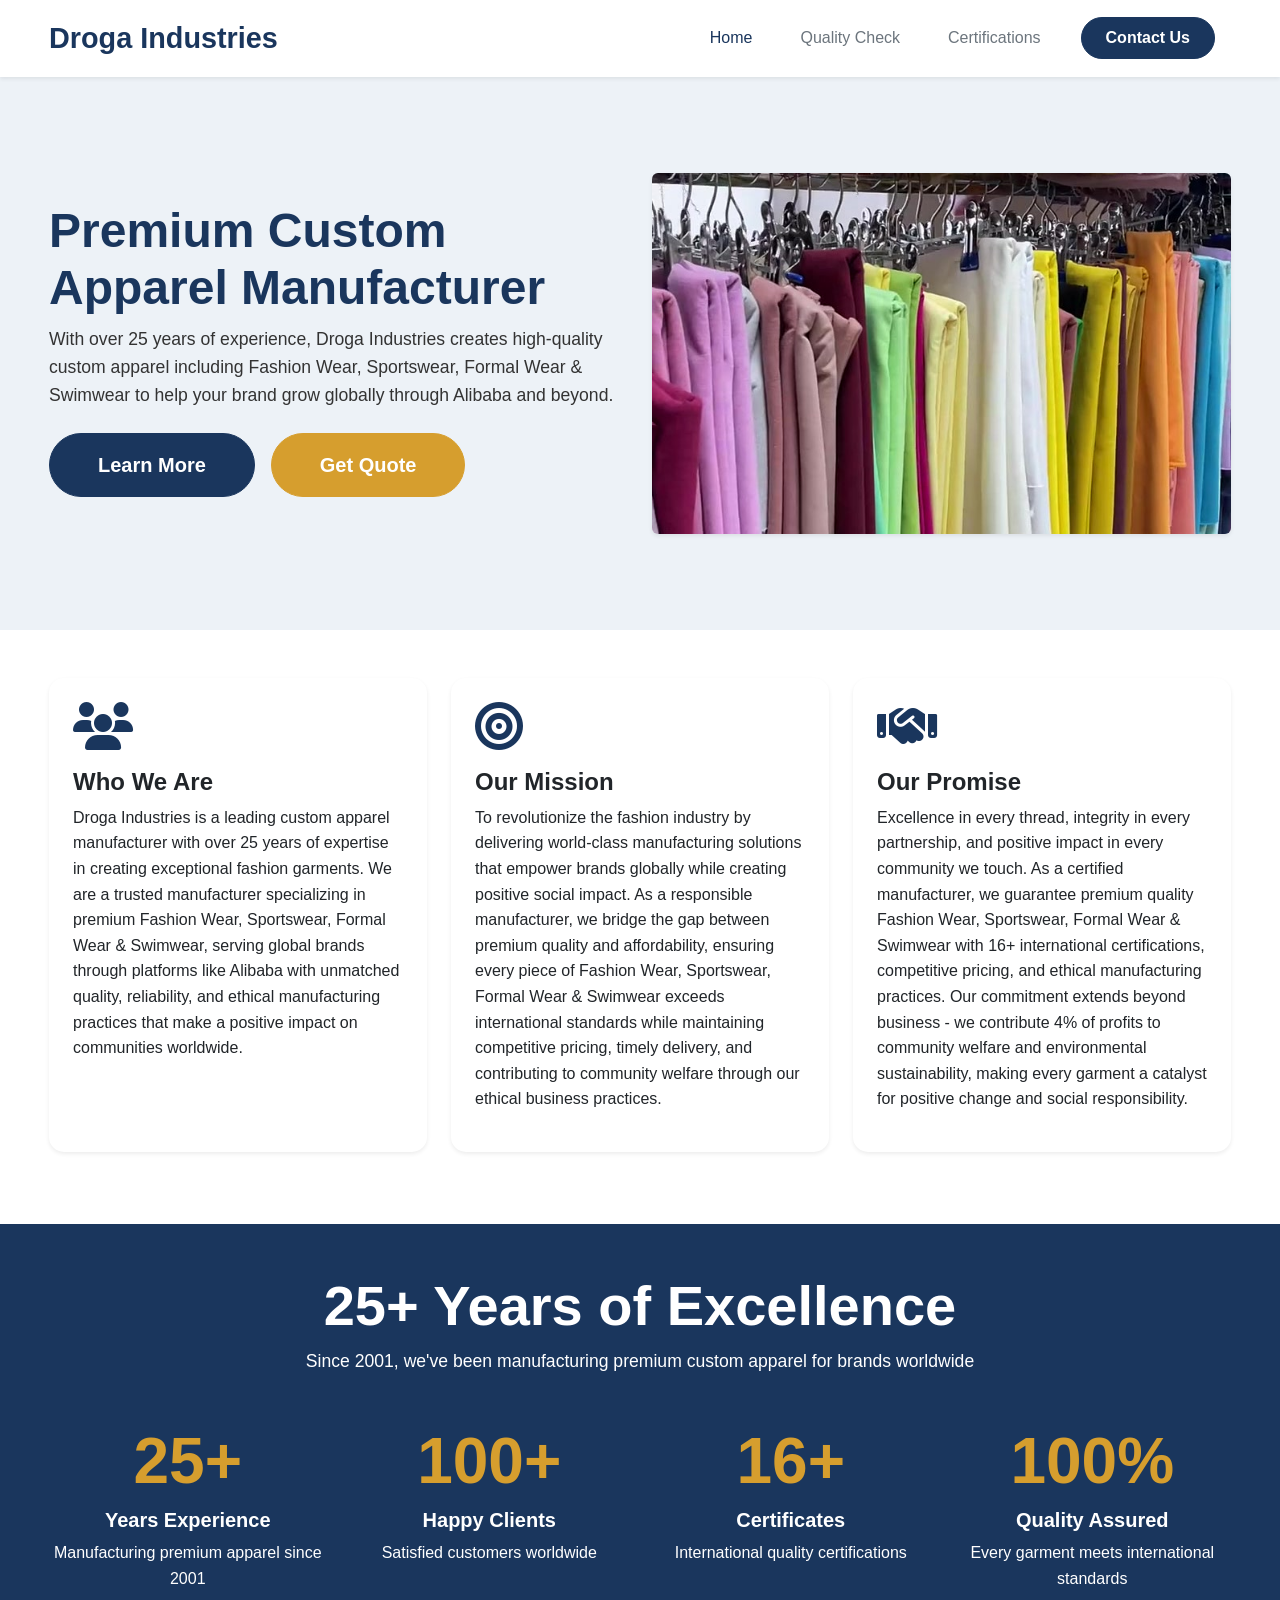
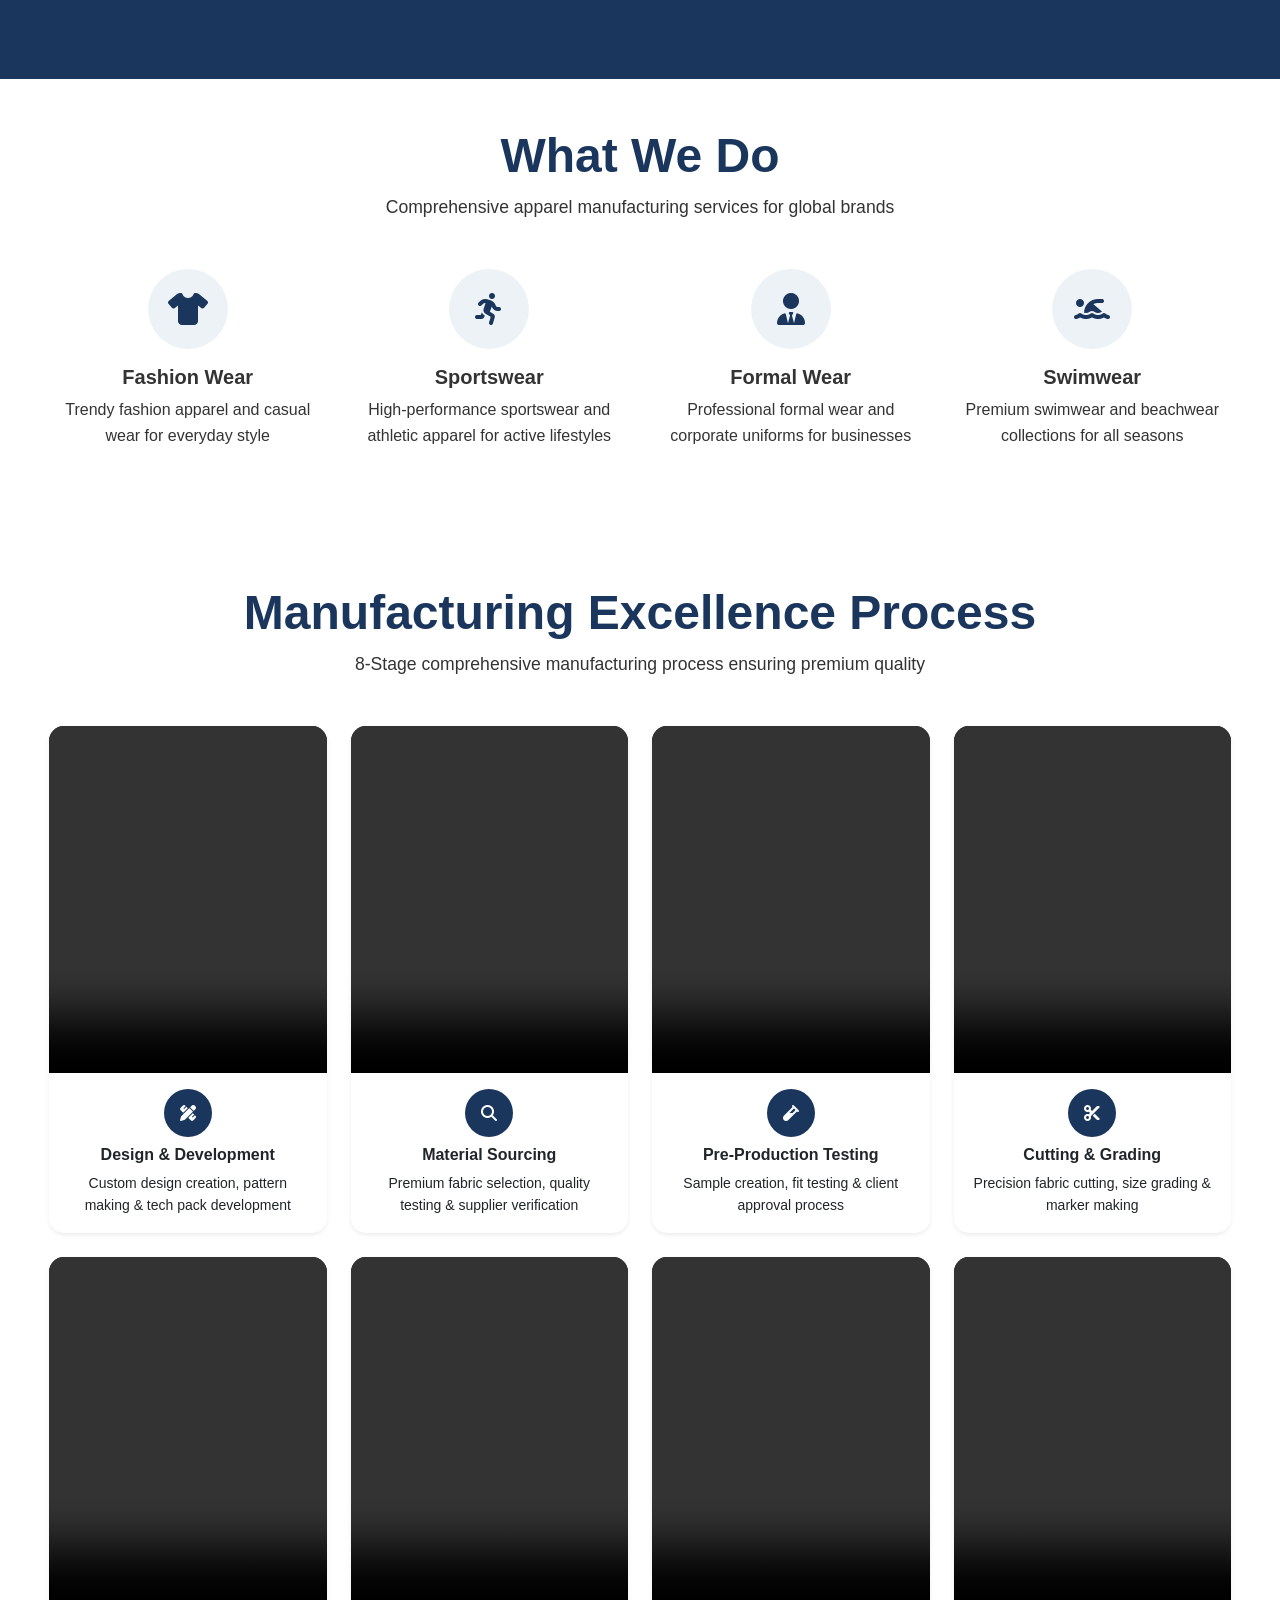
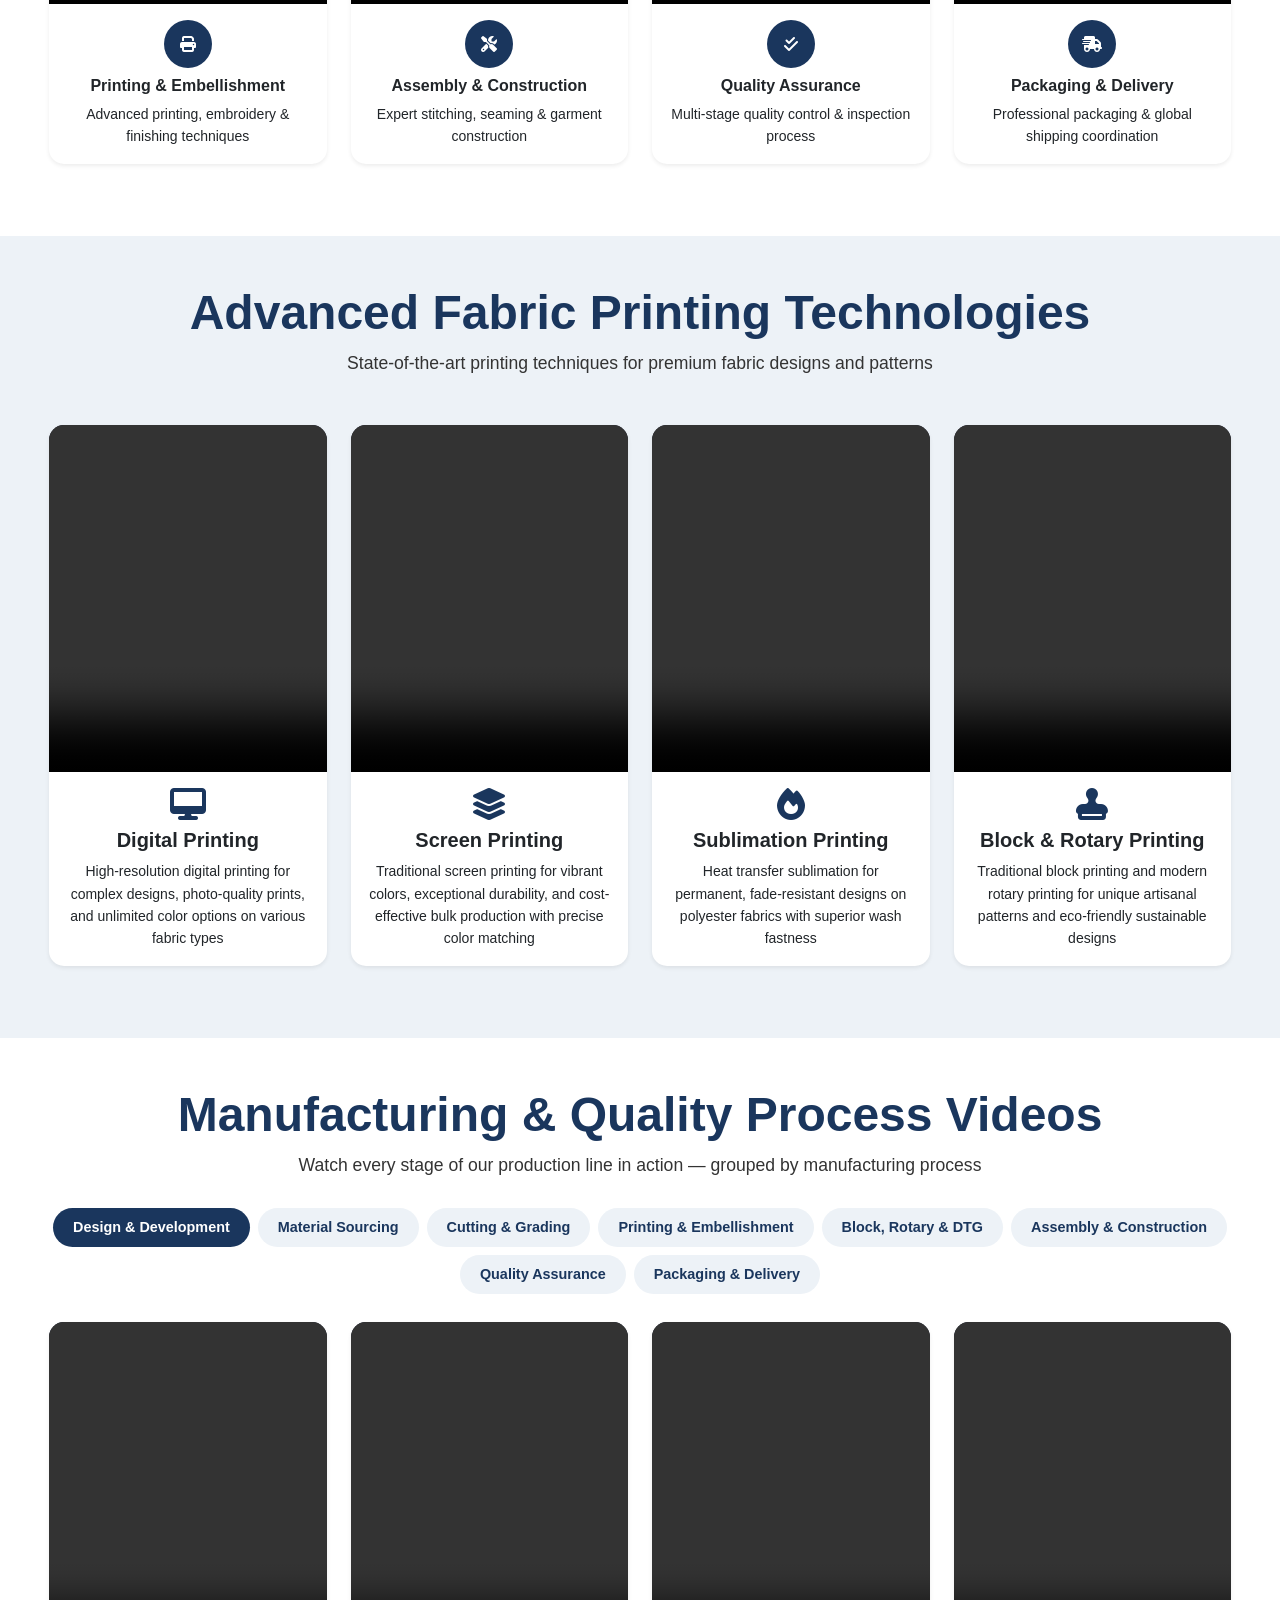
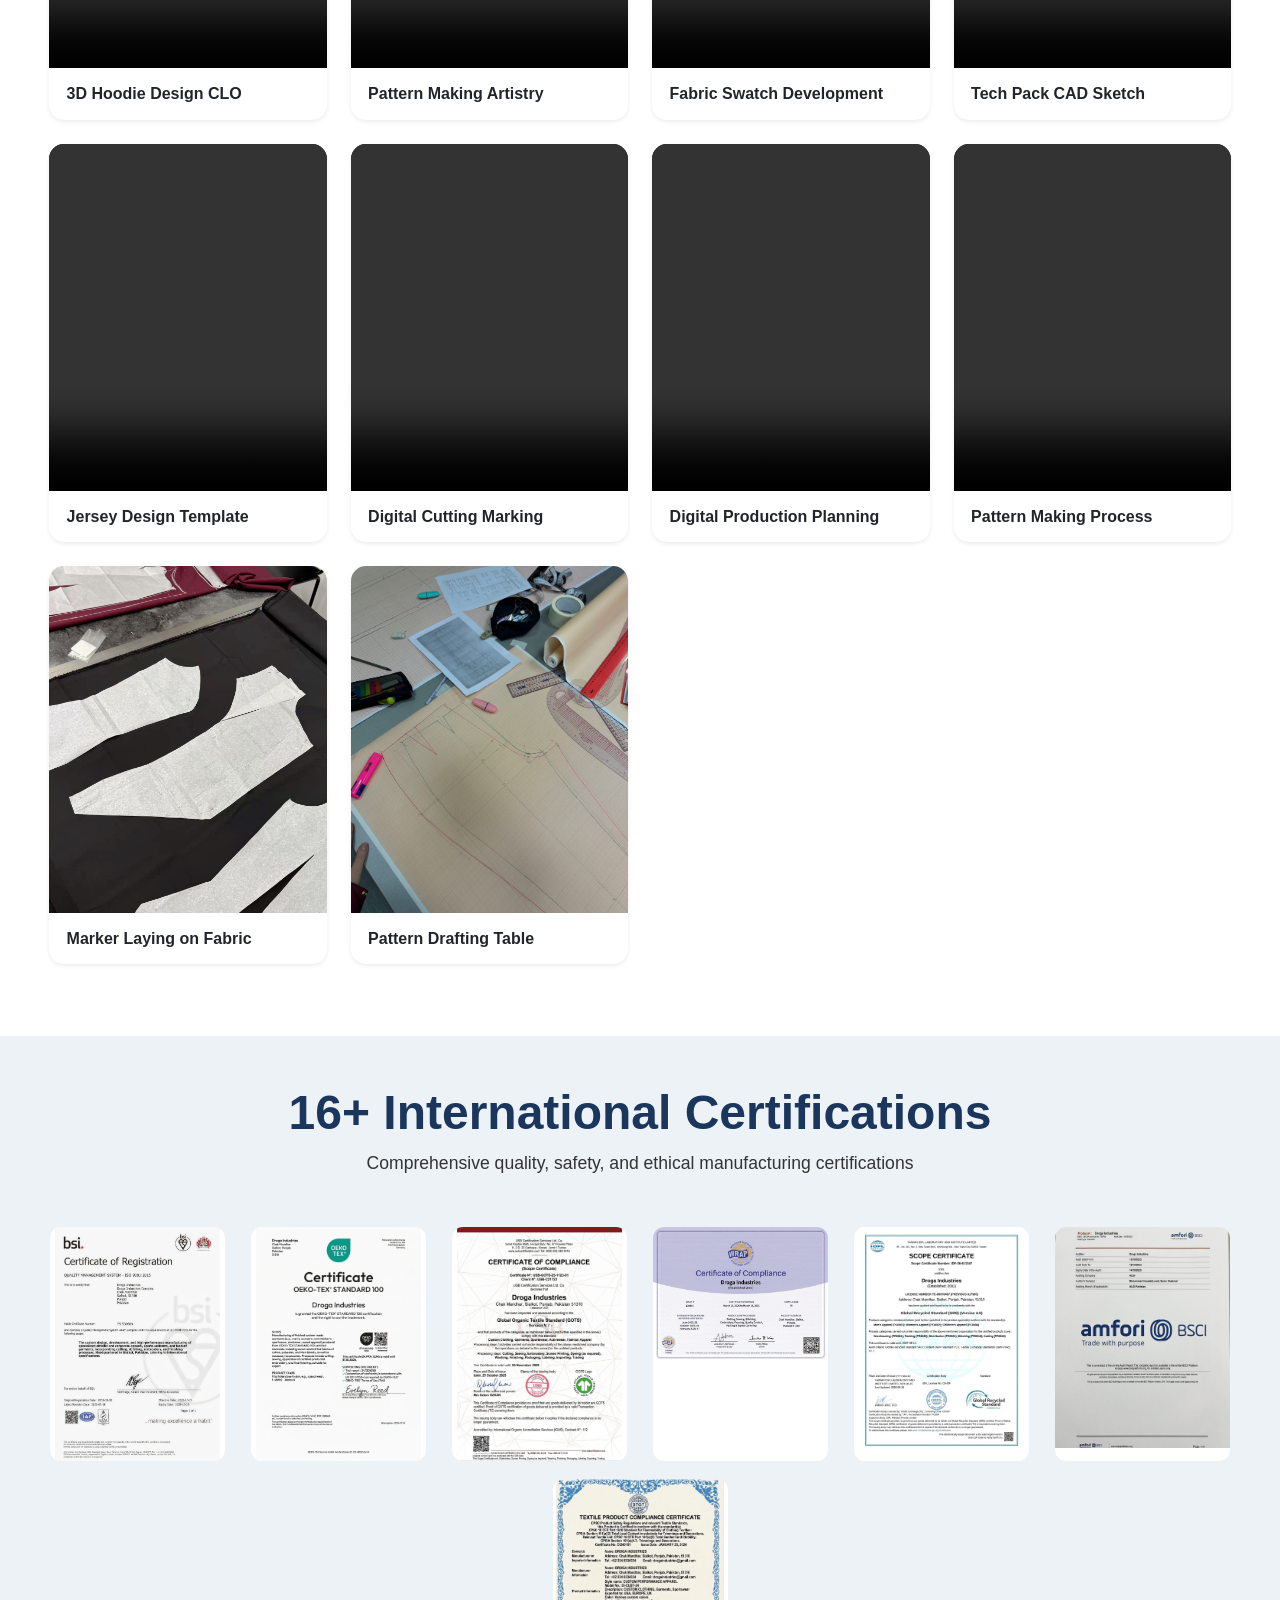
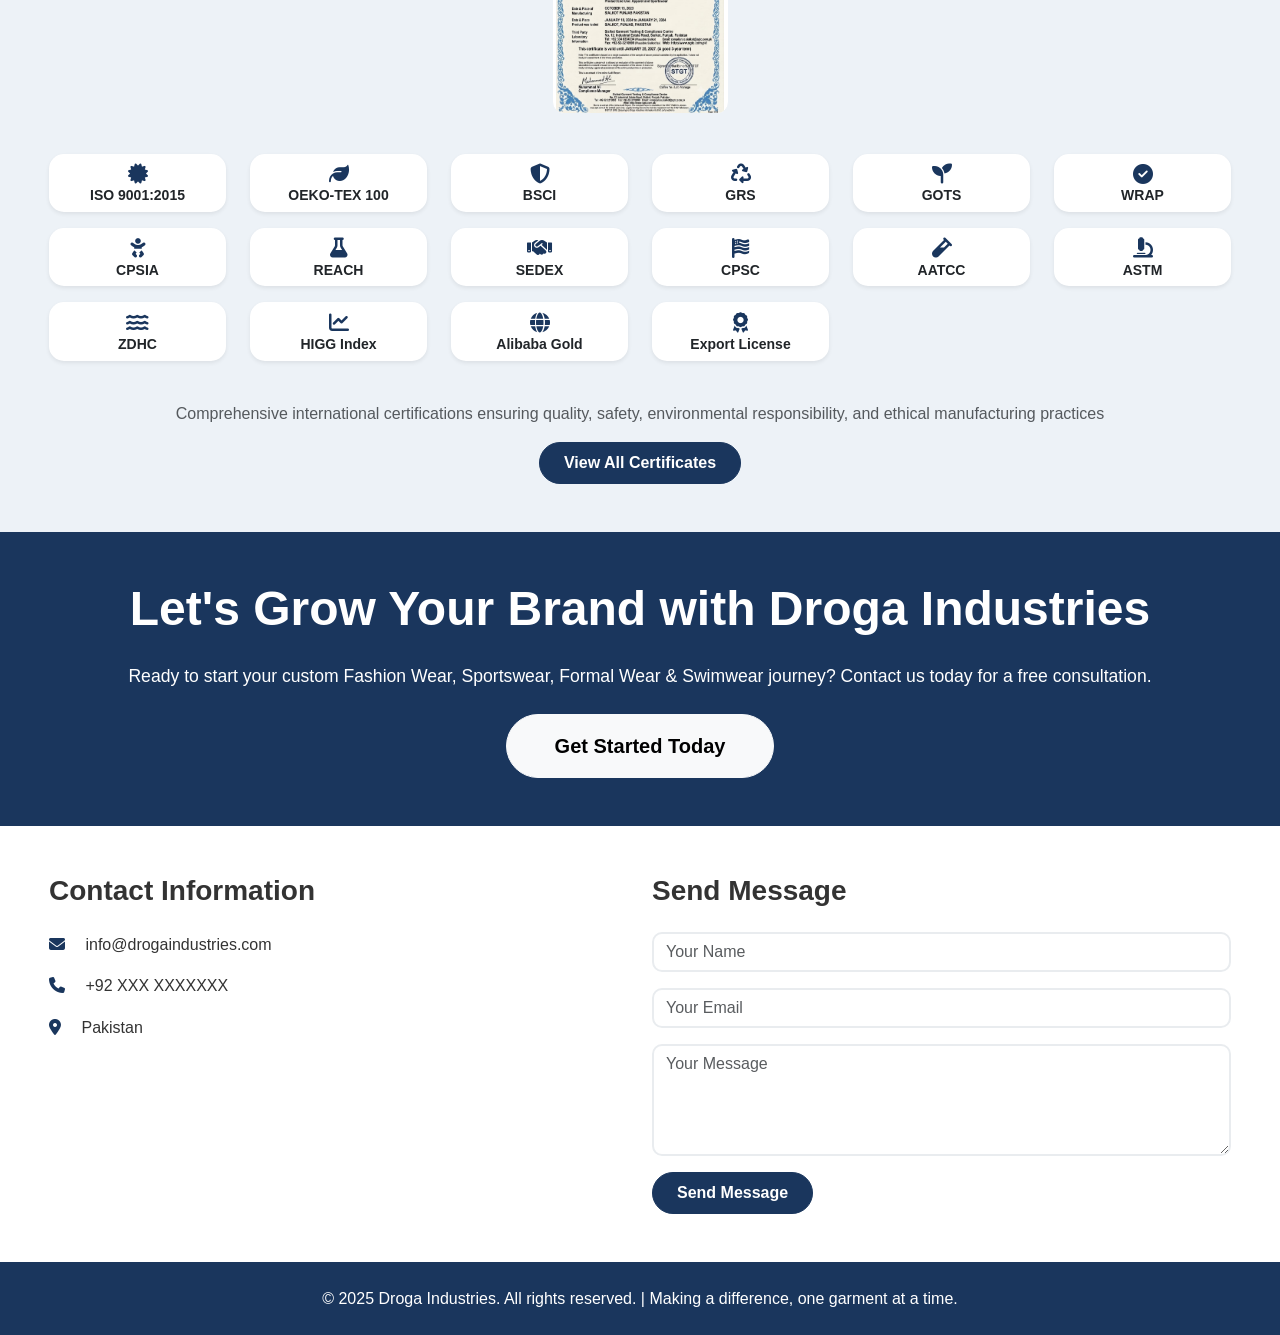
==== commit f9ca1e8d: "update main.css and index.html" ====
--- a/index.html
+++ b/index.html
@@ -55,7 +55,7 @@
                     </div>
                 </div>
                 <div class="col-md-6 mt-5 mt-md-0" data-aos="fade-left" data-aos-delay="200">
-                    <img src="img/home2n.png" alt="Custom Apparel" class="w-100 rounded-3 ">
+                    <img src="img/fabric-collection.jpg" alt="Premium apparel fabric collection in a range of colours" class="w-100 rounded-3 shadow-sm hero-img">
                 </div>
             </div>
         </div>
--- a/css/main.css
+++ b/css/main.css
@@ -97,6 +97,19 @@
     box-shadow: 0 10px 25px rgba(0, 0, 0, 0.1);
 }
 
+/* Hero image */
+.hero-img {
+    aspect-ratio: 16 / 10;
+    object-fit: cover;
+    object-position: center;
+}
+
+@media (max-width: 767px) {
+    .hero-img {
+        aspect-ratio: 4 / 3;
+    }
+}
+
 /* Video Card Styles */
 .video-card video {
     display: block;
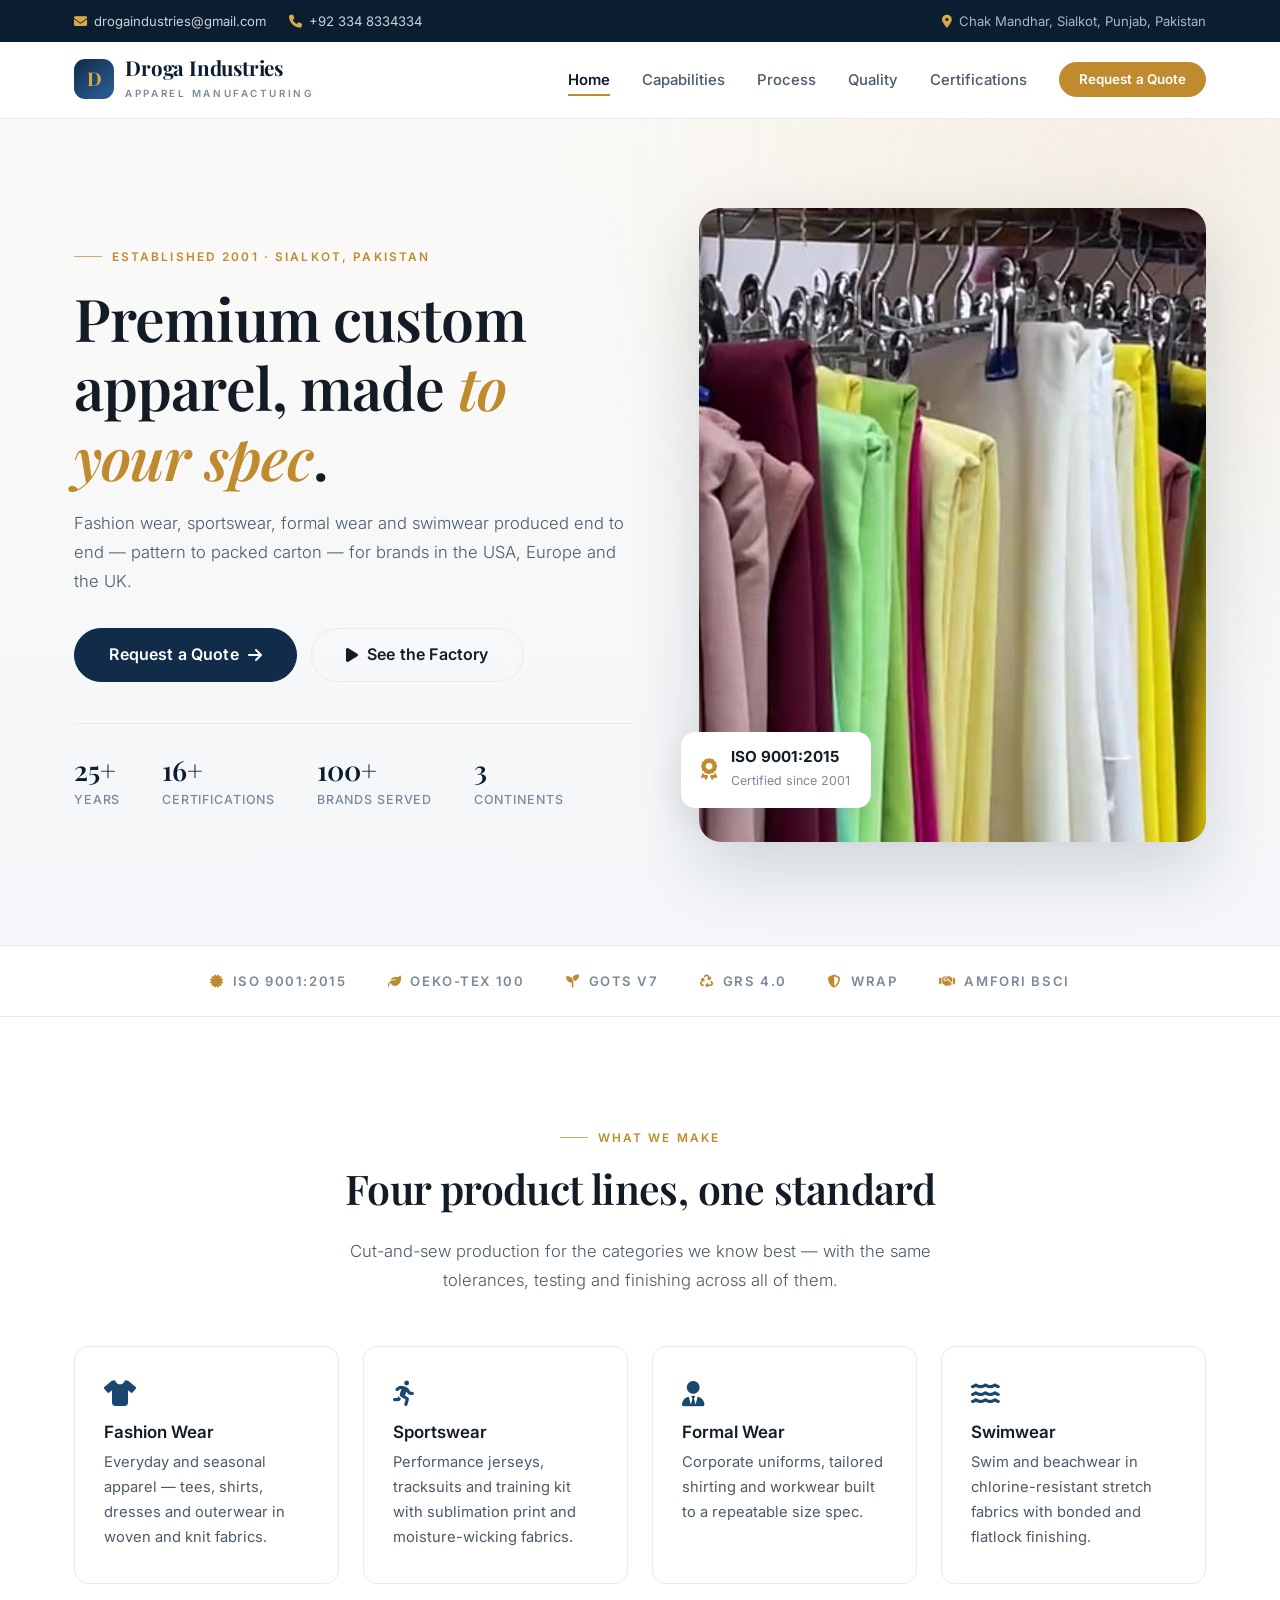
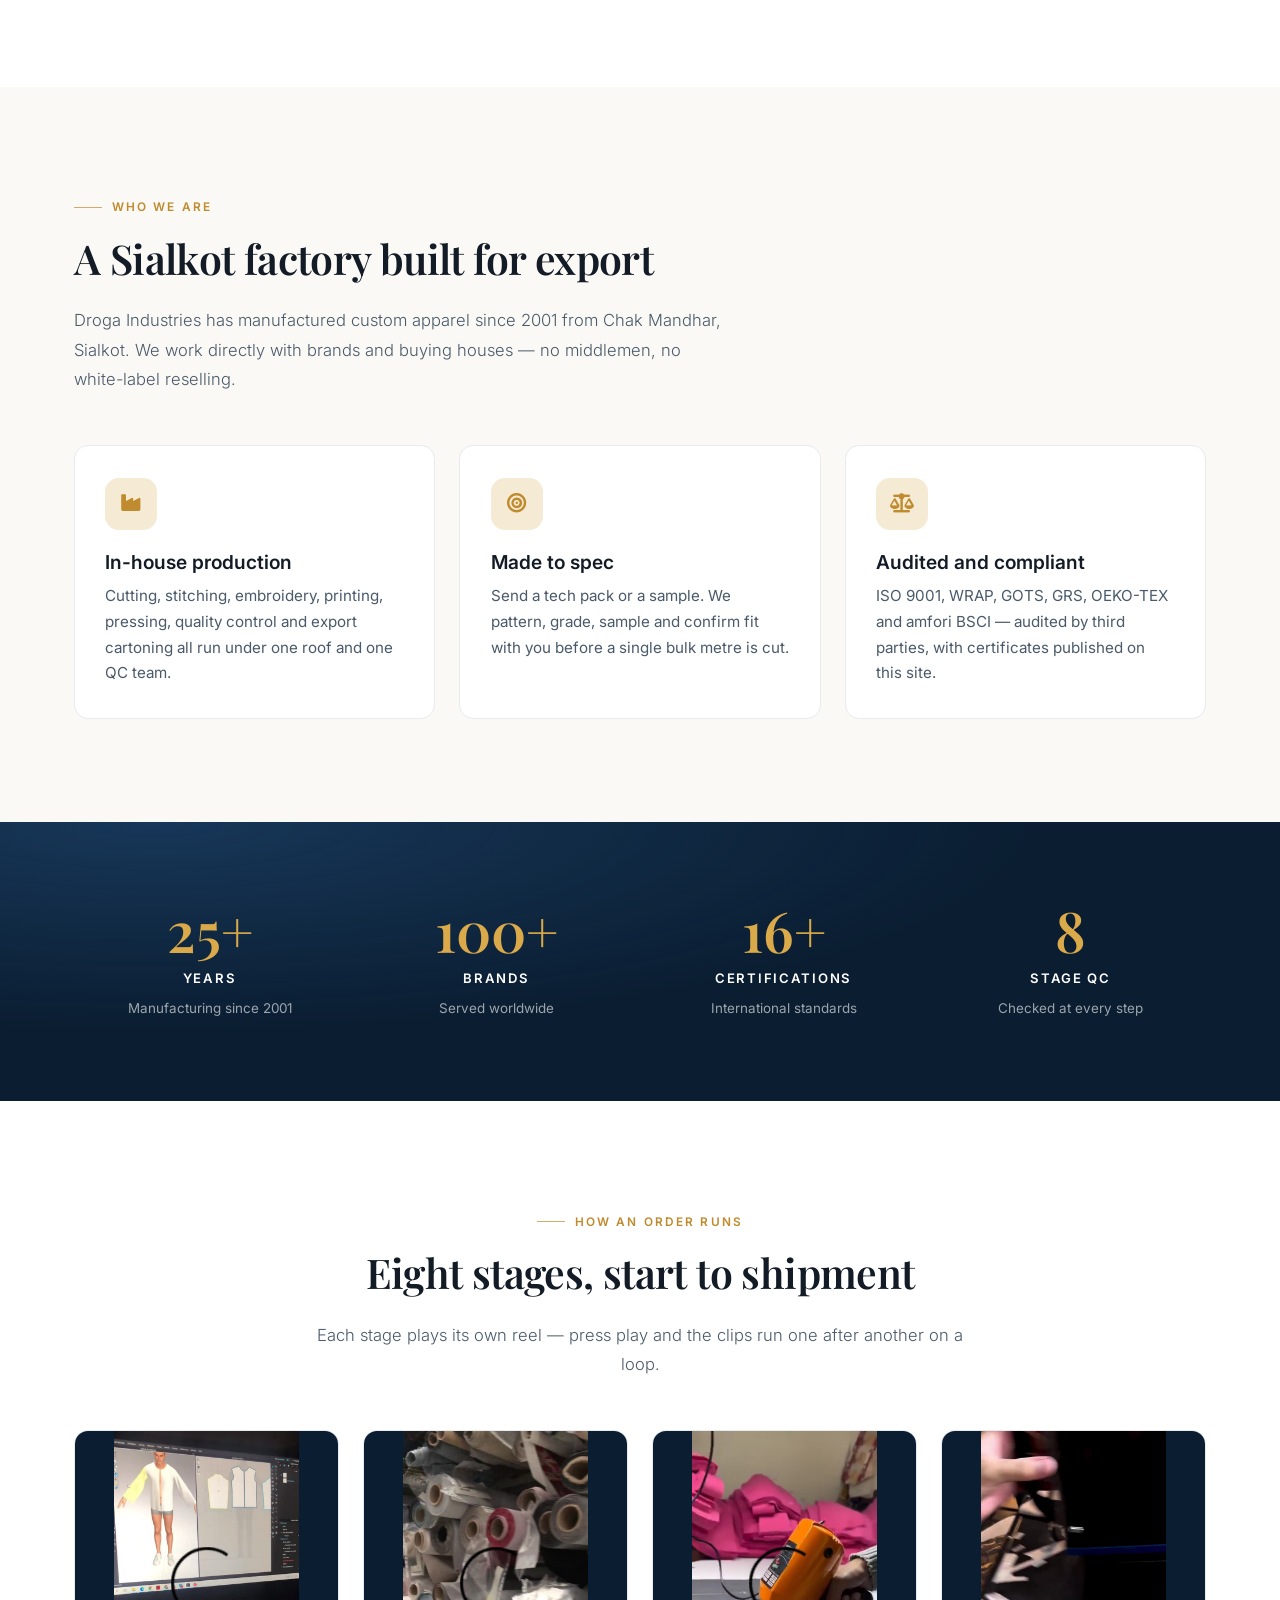
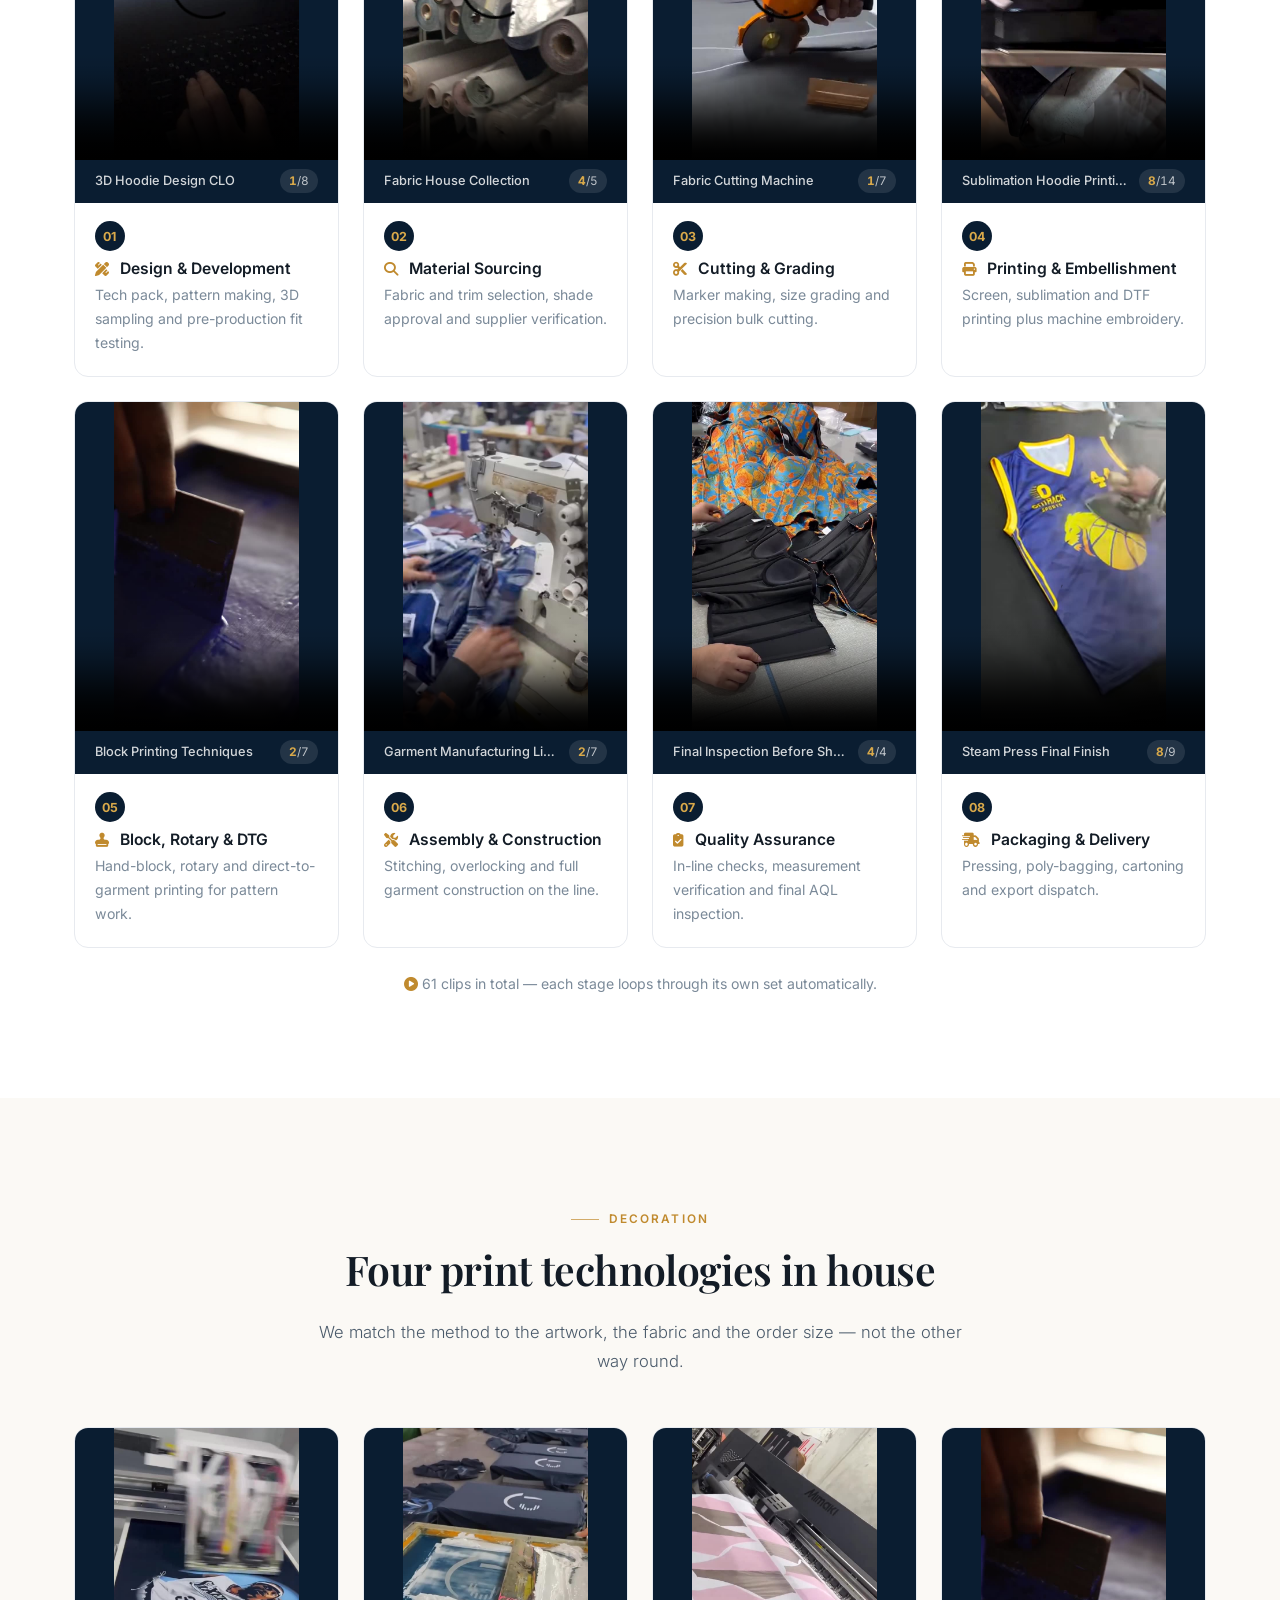
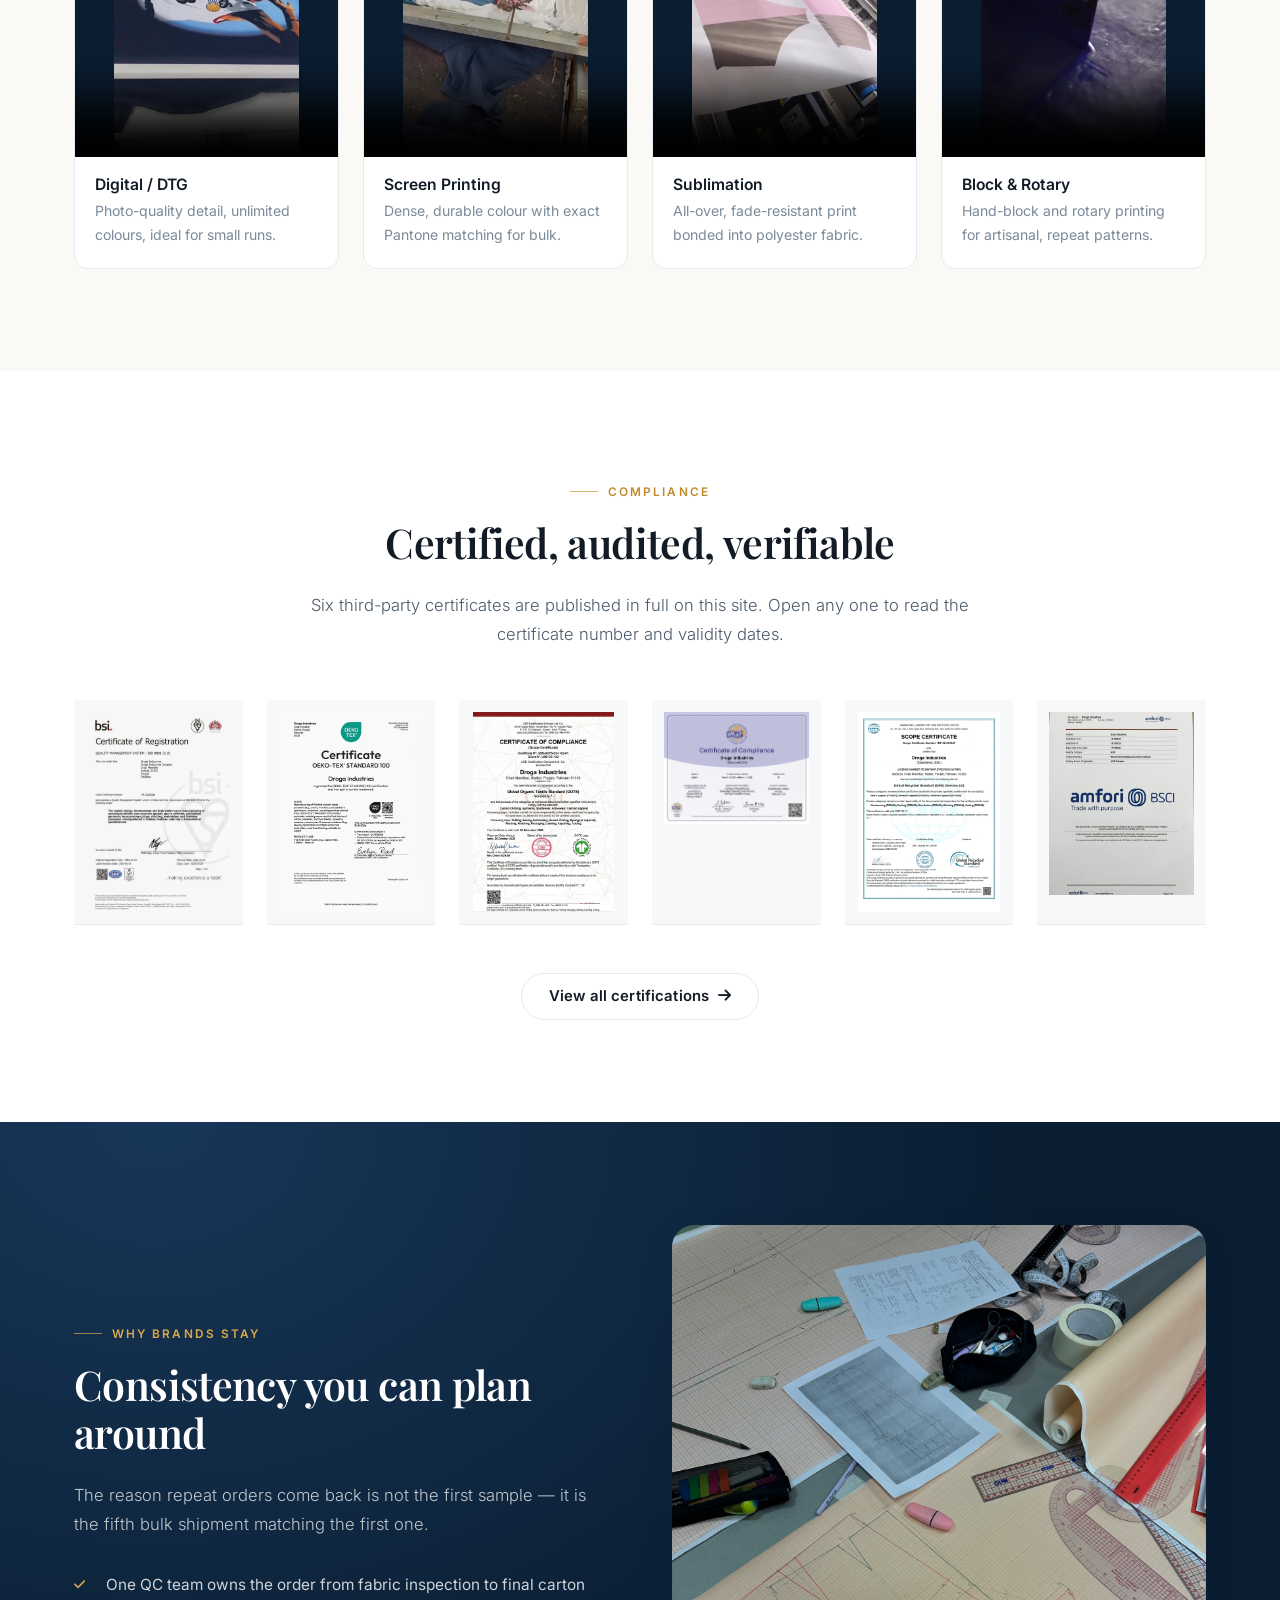
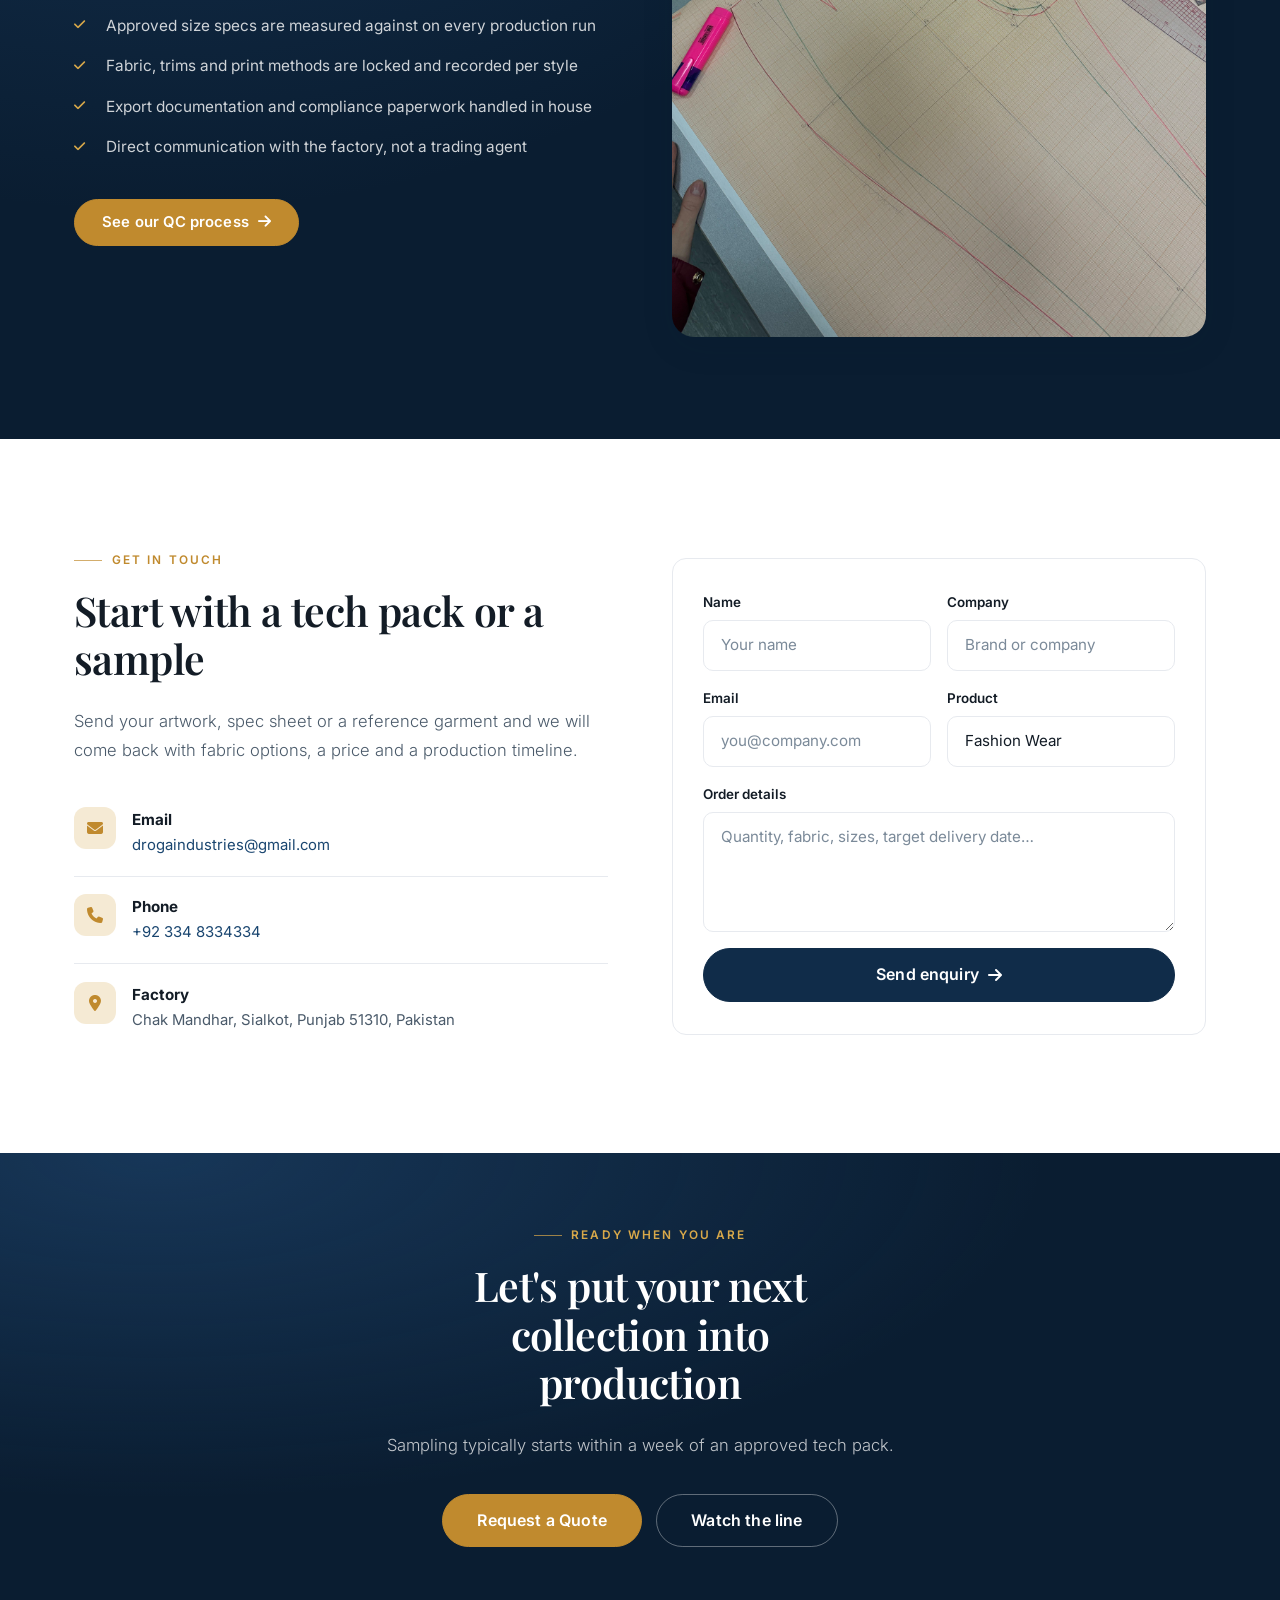
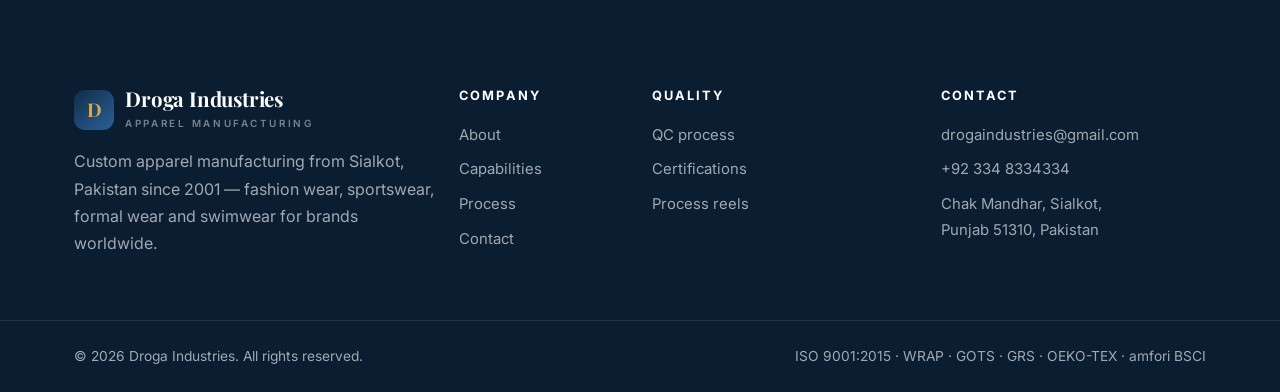
==== commit cd6087f6: "create 64 files and update 4 files" ====
--- a/index.html
+++ b/index.html
@@ -3,1179 +3,582 @@
 
 <head>
     <meta charset="UTF-8">
-    <meta http-equiv="X-UA-Compatible" content="IE=edge">
     <meta name="viewport" content="width=device-width, initial-scale=1.0">
+    <title>Droga Industries — Premium Custom Apparel Manufacturer in Sialkot</title>
+    <meta name="description" content="Droga Industries is a certified custom apparel manufacturer in Sialkot, Pakistan. Fashion wear, sportswear, formal wear and swimwear produced under ISO 9001, WRAP, GOTS, GRS and OEKO-TEX standards.">
+    <link rel="preconnect" href="https://fonts.googleapis.com">
+    <link rel="preconnect" href="https://fonts.gstatic.com" crossorigin>
+    <link href="https://fonts.googleapis.com/css2?family=Inter:wght@400;500;600;700&family=Playfair+Display:ital,wght@0,500;0,600;0,700;1,500&display=swap" rel="stylesheet">
     <link rel="stylesheet" href="https://cdn.jsdelivr.net/npm/bootstrap@5.3.2/dist/css/bootstrap.min.css">
     <link rel="stylesheet" href="https://cdnjs.cloudflare.com/ajax/libs/font-awesome/6.5.1/css/all.min.css">
-    <link rel="stylesheet" href="https://unpkg.com/aos@2.3.1/dist/aos.css">
     <link rel="stylesheet" href="css/main.css">
-    <title>Droga Industries - Premium Custom Apparel Manufacturer</title>
 </head>
 
 <body>
-    <section>
-        <nav class="navbar navbar-expand-lg bg-white shadow-sm">
-            <div class="mycontainer d-flex flex-wrap justify-content-between py-2">
-                <a class="navbar-brand" href="index.html">
-                    <h3 class="text-primary fw-bold mb-0">Droga Industries</h3>
-                </a>
-                <button class="navbar-toggler" type="button" data-bs-toggle="collapse" data-bs-target="#mynavbar">
-                    <span class="navbar-toggler-icon"></span>
-                </button>
-                <div class="collapse navbar-collapse w-auto" id="mynavbar">
-                    <ul class="navbar-nav ms-auto d-flex align-items-center">
-                        <li class="nav-item px-3">
-                            <a href="index.html" class="nav-link text-primary fw-medium">Home</a>
-                        </li>
-                        <li class="nav-item px-3">
-                            <a href="quality.html" class="nav-link text-secondary fw-medium">Quality Check</a>
-                        </li>
-                        <li class="nav-item px-3">
-                            <a href="certifications.html" class="nav-link text-secondary fw-medium">Certifications</a>
-                        </li>
-                        <li class="nav-item px-3">
-                            <a href="#contact" class="btn btn-primary px-4 py-2 rounded-pill">Contact Us</a>
-                        </li>
+
+    <!-- Top bar ============================================================ -->
+    <div class="topbar">
+        <div class="mycontainer">
+            <div class="topbar-list">
+                <a href="mailto:drogaindustries@gmail.com"><i class="fas fa-envelope"></i>drogaindustries@gmail.com</a>
+                <a href="tel:+923348334334"><i class="fas fa-phone"></i>+92 334 8334334</a>
+            </div>
+            <div class="topbar-list">
+                <span><i class="fas fa-location-dot"></i>Chak Mandhar, Sialkot, Punjab, Pakistan</span>
+            </div>
+        </div>
+    </div>
+
+    <!-- Navigation ========================================================= -->
+    <header class="site-nav">
+        <div class="mycontainer">
+            <a class="brand" href="index.html">
+                <span class="brand-mark">D</span>
+                <span>
+                    <span class="brand-name">Droga Industries</span>
+                    <span class="brand-sub">Apparel Manufacturing</span>
+                </span>
+            </a>
+
+            <button class="nav-toggle" type="button" aria-label="Toggle menu" aria-expanded="false" data-nav-toggle>
+                <i class="fas fa-bars"></i>
+            </button>
+
+            <div class="nav-menu" id="navMenu">
+                <ul class="nav-links">
+                    <li><a href="index.html" class="active">Home</a></li>
+                    <li><a href="index.html#capabilities">Capabilities</a></li>
+                    <li><a href="index.html#process">Process</a></li>
+                    <li><a href="quality.html">Quality</a></li>
+                    <li><a href="certifications.html">Certifications</a></li>
+                </ul>
+                <a href="#contact" class="btn btn-gold btn-sm nav-cta">Request a Quote</a>
+            </div>
+        </div>
+    </header>
+
+    <!-- Hero =============================================================== -->
+    <section class="hero">
+        <div class="mycontainer">
+            <div class="hero-grid">
+                <div data-reveal>
+                    <span class="eyebrow">Established 2001 · Sialkot, Pakistan</span>
+                    <h1>Premium custom apparel, made <em>to your spec</em>.</h1>
+                    <p class="lead">Fashion wear, sportswear, formal wear and swimwear produced end to end — pattern to packed carton — for brands in the USA, Europe and the UK.</p>
+                    <div class="hero-actions">
+                        <a href="#contact" class="btn btn-lg">Request a Quote <i class="fas fa-arrow-right"></i></a>
+                        <a href="#process" class="btn btn-outline btn-lg"><i class="fas fa-play"></i> See the Factory</a>
+                    </div>
+                    <div class="hero-meta">
+                        <div><strong>25+</strong><span>Years</span></div>
+                        <div><strong>16+</strong><span>Certifications</span></div>
+                        <div><strong>100+</strong><span>Brands Served</span></div>
+                        <div><strong>3</strong><span>Continents</span></div>
+                    </div>
+                </div>
+
+                <figure class="hero-figure m-0" data-reveal>
+                    <img src="img/fabric-collection.jpg" alt="Apparel fabric collection in a full range of colours">
+                    <figcaption class="hero-badge">
+                        <i class="fas fa-award"></i>
+                        <span>
+                            <b>ISO 9001:2015</b>
+                            <small>Certified since 2001</small>
+                        </span>
+                    </figcaption>
+                </figure>
+            </div>
+        </div>
+    </section>
+
+    <!-- Trust strip ======================================================== -->
+    <div class="trust-strip">
+        <div class="mycontainer">
+            <span><i class="fas fa-certificate"></i>ISO 9001:2015</span>
+            <span><i class="fas fa-leaf"></i>OEKO-TEX 100</span>
+            <span><i class="fas fa-seedling"></i>GOTS V7</span>
+            <span><i class="fas fa-recycle"></i>GRS 4.0</span>
+            <span><i class="fas fa-shield-halved"></i>WRAP</span>
+            <span><i class="fas fa-handshake"></i>amfori BSCI</span>
+        </div>
+    </div>
+
+    <!-- Capabilities ======================================================= -->
+    <section id="capabilities" class="section">
+        <div class="mycontainer">
+            <div class="section-head text-center" data-reveal>
+                <span class="eyebrow">What we make</span>
+                <h2>Four product lines, one standard</h2>
+                <p class="lead">Cut-and-sew production for the categories we know best — with the same tolerances, testing and finishing across all of them.</p>
+            </div>
+
+            <div class="row g-4">
+                <div class="col-lg-3 col-sm-6" data-reveal>
+                    <div class="tile">
+                        <i class="fas fa-shirt"></i>
+                        <h5>Fashion Wear</h5>
+                        <p>Everyday and seasonal apparel — tees, shirts, dresses and outerwear in woven and knit fabrics.</p>
+                    </div>
+                </div>
+                <div class="col-lg-3 col-sm-6" data-reveal>
+                    <div class="tile">
+                        <i class="fas fa-person-running"></i>
+                        <h5>Sportswear</h5>
+                        <p>Performance jerseys, tracksuits and training kit with sublimation print and moisture-wicking fabrics.</p>
+                    </div>
+                </div>
+                <div class="col-lg-3 col-sm-6" data-reveal>
+                    <div class="tile">
+                        <i class="fas fa-user-tie"></i>
+                        <h5>Formal Wear</h5>
+                        <p>Corporate uniforms, tailored shirting and workwear built to a repeatable size spec.</p>
+                    </div>
+                </div>
+                <div class="col-lg-3 col-sm-6" data-reveal>
+                    <div class="tile">
+                        <i class="fas fa-water"></i>
+                        <h5>Swimwear</h5>
+                        <p>Swim and beachwear in chlorine-resistant stretch fabrics with bonded and flatlock finishing.</p>
+                    </div>
+                </div>
+            </div>
+        </div>
+    </section>
+
+    <!-- Who we are ========================================================= -->
+    <section id="about" class="section section-cream">
+        <div class="mycontainer">
+            <div class="section-head" data-reveal>
+                <span class="eyebrow">Who we are</span>
+                <h2>A Sialkot factory built for export</h2>
+                <p class="lead">Droga Industries has manufactured custom apparel since 2001 from Chak Mandhar, Sialkot. We work directly with brands and buying houses — no middlemen, no white-label reselling.</p>
+            </div>
+
+            <div class="row g-4">
+                <div class="col-lg-4" data-reveal>
+                    <div class="card-soft">
+                        <div class="card-icon"><i class="fas fa-industry"></i></div>
+                        <h4>In-house production</h4>
+                        <p>Cutting, stitching, embroidery, printing, pressing, quality control and export cartoning all run under one roof and one QC team.</p>
+                    </div>
+                </div>
+                <div class="col-lg-4" data-reveal>
+                    <div class="card-soft">
+                        <div class="card-icon"><i class="fas fa-bullseye"></i></div>
+                        <h4>Made to spec</h4>
+                        <p>Send a tech pack or a sample. We pattern, grade, sample and confirm fit with you before a single bulk metre is cut.</p>
+                    </div>
+                </div>
+                <div class="col-lg-4" data-reveal>
+                    <div class="card-soft">
+                        <div class="card-icon"><i class="fas fa-scale-balanced"></i></div>
+                        <h4>Audited and compliant</h4>
+                        <p>ISO 9001, WRAP, GOTS, GRS, OEKO-TEX and amfori BSCI — audited by third parties, with certificates published on this site.</p>
+                    </div>
+                </div>
+            </div>
+        </div>
+    </section>
+
+    <!-- Stats ============================================================== -->
+    <section class="section-sm section-dark">
+        <div class="mycontainer">
+            <div class="row g-3">
+                <div class="col-lg-3 col-6" data-reveal>
+                    <div class="stat"><b>25+</b><span>Years</span><small>Manufacturing since 2001</small></div>
+                </div>
+                <div class="col-lg-3 col-6" data-reveal>
+                    <div class="stat"><b>100+</b><span>Brands</span><small>Served worldwide</small></div>
+                </div>
+                <div class="col-lg-3 col-6" data-reveal>
+                    <div class="stat"><b>16+</b><span>Certifications</span><small>International standards</small></div>
+                </div>
+                <div class="col-lg-3 col-6" data-reveal>
+                    <div class="stat"><b>8</b><span>Stage QC</span><small>Checked at every step</small></div>
+                </div>
+            </div>
+        </div>
+    </section>
+
+    <!-- Process channels ==================================================== -->
+    <section id="process" class="section">
+        <div class="mycontainer">
+            <div class="section-head text-center" data-reveal>
+                <span class="eyebrow">How an order runs</span>
+                <h2>Eight stages, start to shipment</h2>
+                <p class="lead">Each stage plays its own reel &mdash; press play and the clips run one after another on a loop.</p>
+            </div>
+            <div class="row g-4">
+                <div class="col-lg-3 col-md-6" data-reveal>
+                    <article class="media-card playlist" data-srcs="[&quot;assets/videos/design-development/01-3d-hoodie-design-clo.mp4&quot;,&quot;assets/videos/design-development/02-pattern-making-artistry.mp4&quot;,&quot;assets/videos/design-development/03-fabric-swatch-development.mp4&quot;,&quot;assets/videos/design-development/04-tech-pack-cad-sketch.mp4&quot;,&quot;assets/videos/design-development/05-jersey-design-template.mp4&quot;,&quot;assets/videos/design-development/06-digital-cutting-marking.mp4&quot;,&quot;assets/videos/design-development/07-digital-production-planning.mp4&quot;,&quot;assets/videos/design-development/08-pattern-making-process.mp4&quot;]" data-posters="[&quot;assets/posters/design-development/01-3d-hoodie-design-clo.jpg&quot;,&quot;assets/posters/design-development/02-pattern-making-artistry.jpg&quot;,&quot;assets/posters/design-development/03-fabric-swatch-development.jpg&quot;,&quot;assets/posters/design-development/04-tech-pack-cad-sketch.jpg&quot;,&quot;assets/posters/design-development/05-jersey-design-template.jpg&quot;,&quot;assets/posters/design-development/06-digital-cutting-marking.jpg&quot;,&quot;assets/posters/design-development/07-digital-production-planning.jpg&quot;,&quot;assets/posters/design-development/08-pattern-making-process.jpg&quot;]" data-titles="[&quot;3D Hoodie Design CLO&quot;,&quot;Pattern Making Artistry&quot;,&quot;Fabric Swatch Development&quot;,&quot;Tech Pack CAD Sketch&quot;,&quot;Jersey Design Template&quot;,&quot;Digital Cutting Marking&quot;,&quot;Digital Production Planning&quot;,&quot;Pattern Making Process&quot;]">
+                        <video src="assets/videos/design-development/01-3d-hoodie-design-clo.mp4" poster="assets/posters/design-development/01-3d-hoodie-design-clo.jpg" controls preload="metadata" playsinline muted></video>
+                        <div class="now-playing">
+                            <span class="np-title">3D Hoodie Design CLO</span>
+                            <span class="np-count"><b>1</b>/8</span>
+                        </div>
+                        <div class="media-body">
+                            <span class="step-no">01</span>
+                            <h6><i class="fas fa-pencil-ruler"></i> Design &amp; Development</h6>
+                            <p>Tech pack, pattern making, 3D sampling and pre-production fit testing.</p>
+                        </div>
+                    </article>
+                </div>
+                <div class="col-lg-3 col-md-6" data-reveal>
+                    <article class="media-card playlist" data-srcs="[&quot;assets/videos/material-sourcing/01-fabric-colour-range.mp4&quot;,&quot;assets/videos/material-sourcing/02-fabric-selection-guide.mp4&quot;,&quot;assets/videos/material-sourcing/03-tshirt-fabric-roll-ups.mp4&quot;,&quot;assets/videos/material-sourcing/04-fabric-house-collection.mp4&quot;,&quot;assets/videos/material-sourcing/05-fabric-rolls-warehouse.mp4&quot;]" data-posters="[&quot;assets/posters/material-sourcing/01-fabric-colour-range.jpg&quot;,&quot;assets/posters/material-sourcing/02-fabric-selection-guide.jpg&quot;,&quot;assets/posters/material-sourcing/03-tshirt-fabric-roll-ups.jpg&quot;,&quot;assets/posters/material-sourcing/04-fabric-house-collection.jpg&quot;,&quot;assets/posters/material-sourcing/05-fabric-rolls-warehouse.jpg&quot;]" data-titles="[&quot;Fabric Colour Range&quot;,&quot;Fabric Selection Guide&quot;,&quot;T-Shirt Fabric Roll Ups&quot;,&quot;Fabric House Collection&quot;,&quot;Fabric Rolls Warehouse&quot;]">
+                        <video src="assets/videos/material-sourcing/01-fabric-colour-range.mp4" poster="assets/posters/material-sourcing/01-fabric-colour-range.jpg" controls preload="metadata" playsinline muted></video>
+                        <div class="now-playing">
+                            <span class="np-title">Fabric Colour Range</span>
+                            <span class="np-count"><b>1</b>/5</span>
+                        </div>
+                        <div class="media-body">
+                            <span class="step-no">02</span>
+                            <h6><i class="fas fa-magnifying-glass"></i> Material Sourcing</h6>
+                            <p>Fabric and trim selection, shade approval and supplier verification.</p>
+                        </div>
+                    </article>
+                </div>
+                <div class="col-lg-3 col-md-6" data-reveal>
+                    <article class="media-card playlist" data-srcs="[&quot;assets/videos/cutting-grading/01-fabric-cutting-machine.mp4&quot;,&quot;assets/videos/cutting-grading/02-suiting-fabric-selection.mp4&quot;,&quot;assets/videos/cutting-grading/03-shirt-panel-cutting.mp4&quot;,&quot;assets/videos/cutting-grading/04-factory-cutting-work.mp4&quot;,&quot;assets/videos/cutting-grading/05-sports-bra-qc-process.mp4&quot;,&quot;assets/videos/cutting-grading/06-bulk-cutting-process.mp4&quot;,&quot;assets/videos/cutting-grading/07-precision-cutting-line.mp4&quot;]" data-posters="[&quot;assets/posters/cutting-grading/01-fabric-cutting-machine.jpg&quot;,&quot;assets/posters/cutting-grading/02-suiting-fabric-selection.jpg&quot;,&quot;assets/posters/cutting-grading/03-shirt-panel-cutting.jpg&quot;,&quot;assets/posters/cutting-grading/04-factory-cutting-work.jpg&quot;,&quot;assets/posters/cutting-grading/05-sports-bra-qc-process.jpg&quot;,&quot;assets/posters/cutting-grading/06-bulk-cutting-process.jpg&quot;,&quot;assets/posters/cutting-grading/07-precision-cutting-line.jpg&quot;]" data-titles="[&quot;Fabric Cutting Machine&quot;,&quot;Suiting Fabric Selection&quot;,&quot;Shirt Panel Cutting&quot;,&quot;Factory Cutting Work&quot;,&quot;Sports Bra QC Process&quot;,&quot;Bulk Cutting Process&quot;,&quot;Precision Cutting Line&quot;]">
+                        <video src="assets/videos/cutting-grading/01-fabric-cutting-machine.mp4" poster="assets/posters/cutting-grading/01-fabric-cutting-machine.jpg" controls preload="metadata" playsinline muted></video>
+                        <div class="now-playing">
+                            <span class="np-title">Fabric Cutting Machine</span>
+                            <span class="np-count"><b>1</b>/7</span>
+                        </div>
+                        <div class="media-body">
+                            <span class="step-no">03</span>
+                            <h6><i class="fas fa-scissors"></i> Cutting &amp; Grading</h6>
+                            <p>Marker making, size grading and precision bulk cutting.</p>
+                        </div>
+                    </article>
+                </div>
+                <div class="col-lg-3 col-md-6" data-reveal>
+                    <article class="media-card playlist" data-srcs="[&quot;assets/videos/printing-embellishment/02-uniform-print-production.mp4&quot;,&quot;assets/videos/printing-embellishment/03-sports-shirt-printing.mp4&quot;,&quot;assets/videos/printing-embellishment/04-embroidery-on-tshirts.mp4&quot;,&quot;assets/videos/printing-embellishment/05-printing-on-clothes.mp4&quot;,&quot;assets/videos/printing-embellishment/06-sublimation-printing-tshirt.mp4&quot;,&quot;assets/videos/printing-embellishment/07-screen-printing-designs.mp4&quot;,&quot;assets/videos/printing-embellishment/08-screen-printing-on-clothes.mp4&quot;,&quot;assets/videos/printing-embellishment/09-sublimation-hoodie-printing.mp4&quot;,&quot;assets/videos/printing-embellishment/10-dtg-printing-tshirt.mp4&quot;,&quot;assets/videos/printing-embellishment/12-embroidery-uniform-detailing.mp4&quot;,&quot;assets/videos/printing-embellishment/13-dtf-printer-hd.mp4&quot;,&quot;assets/videos/printing-embellishment/14-tracksuit-silk-screen-printing.mp4&quot;,&quot;assets/videos/printing-embellishment/15-sublimation-jersey-production.mp4&quot;,&quot;assets/videos/printing-embellishment/16-dtf-textile-personalisation.mp4&quot;]" data-posters="[&quot;assets/posters/printing-embellishment/02-uniform-print-production.jpg&quot;,&quot;assets/posters/printing-embellishment/03-sports-shirt-printing.jpg&quot;,&quot;assets/posters/printing-embellishment/04-embroidery-on-tshirts.jpg&quot;,&quot;assets/posters/printing-embellishment/05-printing-on-clothes.jpg&quot;,&quot;assets/posters/printing-embellishment/06-sublimation-printing-tshirt.jpg&quot;,&quot;assets/posters/printing-embellishment/07-screen-printing-designs.jpg&quot;,&quot;assets/posters/printing-embellishment/08-screen-printing-on-clothes.jpg&quot;,&quot;assets/posters/printing-embellishment/09-sublimation-hoodie-printing.jpg&quot;,&quot;assets/posters/printing-embellishment/10-dtg-printing-tshirt.jpg&quot;,&quot;assets/posters/printing-embellishment/12-embroidery-uniform-detailing.jpg&quot;,&quot;assets/posters/printing-embellishment/13-dtf-printer-hd.jpg&quot;,&quot;assets/posters/printing-embellishment/14-tracksuit-silk-screen-printing.jpg&quot;,&quot;assets/posters/printing-embellishment/15-sublimation-jersey-production.jpg&quot;,&quot;assets/posters/printing-embellishment/16-dtf-textile-personalisation.jpg&quot;]" data-titles="[&quot;Uniform Print Production&quot;,&quot;Sports Shirt Printing&quot;,&quot;Embroidery On T-Shirts&quot;,&quot;Printing On Clothes&quot;,&quot;Sublimation Printing T-Shirt&quot;,&quot;Screen Printing Designs&quot;,&quot;Screen Printing On Clothes&quot;,&quot;Sublimation Hoodie Printing&quot;,&quot;DTG Printing T-Shirt&quot;,&quot;Embroidery Uniform Detailing&quot;,&quot;DTF Printer HD&quot;,&quot;Tracksuit Silk Screen Printing&quot;,&quot;Sublimation Jersey Production&quot;,&quot;DTF Textile Personalisation&quot;]">
+                        <video src="assets/videos/printing-embellishment/02-uniform-print-production.mp4" poster="assets/posters/printing-embellishment/02-uniform-print-production.jpg" controls preload="metadata" playsinline muted></video>
+                        <div class="now-playing">
+                            <span class="np-title">Uniform Print Production</span>
+                            <span class="np-count"><b>1</b>/14</span>
+                        </div>
+                        <div class="media-body">
+                            <span class="step-no">04</span>
+                            <h6><i class="fas fa-print"></i> Printing &amp; Embellishment</h6>
+                            <p>Screen, sublimation and DTF printing plus machine embroidery.</p>
+                        </div>
+                    </article>
+                </div>
+                <div class="col-lg-3 col-md-6" data-reveal>
+                    <article class="media-card playlist" data-srcs="[&quot;assets/videos/block-rotary-dtg/01-artisan-block-print-collection.mp4&quot;,&quot;assets/videos/block-rotary-dtg/02-block-printing-techniques.mp4&quot;,&quot;assets/videos/block-rotary-dtg/03-dtg-printing-design.mp4&quot;,&quot;assets/videos/block-rotary-dtg/04-dtg-printer-nine-colour.mp4&quot;,&quot;assets/videos/block-rotary-dtg/05-hand-block-printing-factory.mp4&quot;,&quot;assets/videos/block-rotary-dtg/06-streetwear-print-factory.mp4&quot;,&quot;assets/videos/block-rotary-dtg/07-dtf-fabric-canvas-printing.mp4&quot;]" data-posters="[&quot;assets/posters/block-rotary-dtg/01-artisan-block-print-collection.jpg&quot;,&quot;assets/posters/block-rotary-dtg/02-block-printing-techniques.jpg&quot;,&quot;assets/posters/block-rotary-dtg/03-dtg-printing-design.jpg&quot;,&quot;assets/posters/block-rotary-dtg/04-dtg-printer-nine-colour.jpg&quot;,&quot;assets/posters/block-rotary-dtg/05-hand-block-printing-factory.jpg&quot;,&quot;assets/posters/block-rotary-dtg/06-streetwear-print-factory.jpg&quot;,&quot;assets/posters/block-rotary-dtg/07-dtf-fabric-canvas-printing.jpg&quot;]" data-titles="[&quot;Artisan Block Print Collection&quot;,&quot;Block Printing Techniques&quot;,&quot;DTG Printing Design&quot;,&quot;DTG Printer Nine Colour&quot;,&quot;Hand Block Printing Factory&quot;,&quot;Streetwear Print Factory&quot;,&quot;DTF Fabric Canvas Printing&quot;]">
+                        <video src="assets/videos/block-rotary-dtg/01-artisan-block-print-collection.mp4" poster="assets/posters/block-rotary-dtg/01-artisan-block-print-collection.jpg" controls preload="metadata" playsinline muted></video>
+                        <div class="now-playing">
+                            <span class="np-title">Artisan Block Print Collection</span>
+                            <span class="np-count"><b>1</b>/7</span>
+                        </div>
+                        <div class="media-body">
+                            <span class="step-no">05</span>
+                            <h6><i class="fas fa-stamp"></i> Block, Rotary &amp; DTG</h6>
+                            <p>Hand-block, rotary and direct-to-garment printing for pattern work.</p>
+                        </div>
+                    </article>
+                </div>
+                <div class="col-lg-3 col-md-6" data-reveal>
+                    <article class="media-card playlist" data-srcs="[&quot;assets/videos/assembly-construction/01-industrial-sewing-process.mp4&quot;,&quot;assets/videos/assembly-construction/02-garment-manufacturing-line.mp4&quot;,&quot;assets/videos/assembly-construction/03-fashion-garment-construction.mp4&quot;,&quot;assets/videos/assembly-construction/04-overlock-machine-stitching.mp4&quot;,&quot;assets/videos/assembly-construction/05-production-floor-overview.mp4&quot;,&quot;assets/videos/assembly-construction/06-pocket-stitching-assembly.mp4&quot;,&quot;assets/videos/assembly-construction/07-small-batch-production.mp4&quot;]" data-posters="[&quot;assets/posters/assembly-construction/01-industrial-sewing-process.jpg&quot;,&quot;assets/posters/assembly-construction/02-garment-manufacturing-line.jpg&quot;,&quot;assets/posters/assembly-construction/03-fashion-garment-construction.jpg&quot;,&quot;assets/posters/assembly-construction/04-overlock-machine-stitching.jpg&quot;,&quot;assets/posters/assembly-construction/05-production-floor-overview.jpg&quot;,&quot;assets/posters/assembly-construction/06-pocket-stitching-assembly.jpg&quot;,&quot;assets/posters/assembly-construction/07-small-batch-production.jpg&quot;]" data-titles="[&quot;Industrial Sewing Process&quot;,&quot;Garment Manufacturing Line&quot;,&quot;Fashion Garment Construction&quot;,&quot;Overlock Machine Stitching&quot;,&quot;Production Floor Overview&quot;,&quot;Pocket Stitching Assembly&quot;,&quot;Small Batch Production&quot;]">
+                        <video src="assets/videos/assembly-construction/01-industrial-sewing-process.mp4" poster="assets/posters/assembly-construction/01-industrial-sewing-process.jpg" controls preload="metadata" playsinline muted></video>
+                        <div class="now-playing">
+                            <span class="np-title">Industrial Sewing Process</span>
+                            <span class="np-count"><b>1</b>/7</span>
+                        </div>
+                        <div class="media-body">
+                            <span class="step-no">06</span>
+                            <h6><i class="fas fa-screwdriver-wrench"></i> Assembly &amp; Construction</h6>
+                            <p>Stitching, overlocking and full garment construction on the line.</p>
+                        </div>
+                    </article>
+                </div>
+                <div class="col-lg-3 col-md-6" data-reveal>
+                    <article class="media-card playlist" data-srcs="[&quot;assets/videos/quality-assurance/01-inline-quality-inspection.mp4&quot;,&quot;assets/videos/quality-assurance/02-measurement-and-fit-check.mp4&quot;,&quot;assets/videos/quality-assurance/03-stitch-and-seam-inspection.mp4&quot;,&quot;assets/videos/quality-assurance/04-final-inspection-before-shipment.mp4&quot;]" data-posters="[&quot;assets/posters/quality-assurance/01-inline-quality-inspection.jpg&quot;,&quot;assets/posters/quality-assurance/02-measurement-and-fit-check.jpg&quot;,&quot;assets/posters/quality-assurance/03-stitch-and-seam-inspection.jpg&quot;,&quot;assets/posters/quality-assurance/04-final-inspection-before-shipment.jpg&quot;]" data-titles="[&quot;Inline Quality Inspection&quot;,&quot;Measurement & Fit Check&quot;,&quot;Stitch & Seam Inspection&quot;,&quot;Final Inspection Before Shipment&quot;]">
+                        <video src="assets/videos/quality-assurance/01-inline-quality-inspection.mp4" poster="assets/posters/quality-assurance/01-inline-quality-inspection.jpg" controls preload="metadata" playsinline muted></video>
+                        <div class="now-playing">
+                            <span class="np-title">Inline Quality Inspection</span>
+                            <span class="np-count"><b>1</b>/4</span>
+                        </div>
+                        <div class="media-body">
+                            <span class="step-no">07</span>
+                            <h6><i class="fas fa-clipboard-check"></i> Quality Assurance</h6>
+                            <p>In-line checks, measurement verification and final AQL inspection.</p>
+                        </div>
+                    </article>
+                </div>
+                <div class="col-lg-3 col-md-6" data-reveal>
+                    <article class="media-card playlist" data-srcs="[&quot;assets/videos/packaging-delivery/01-shirt-pressing-and-ironing.mp4&quot;,&quot;assets/videos/packaging-delivery/02-finishing-touch-ups.mp4&quot;,&quot;assets/videos/packaging-delivery/03-international-freight-forwarding.mp4&quot;,&quot;assets/videos/packaging-delivery/04-factory-finishing-line.mp4&quot;,&quot;assets/videos/packaging-delivery/05-inventory-and-fulfilment.mp4&quot;,&quot;assets/videos/packaging-delivery/06-shirt-packing-process.mp4&quot;,&quot;assets/videos/packaging-delivery/07-ready-to-ship-cartons.mp4&quot;,&quot;assets/videos/packaging-delivery/08-steam-press-final-finish.mp4&quot;,&quot;assets/videos/packaging-delivery/09-order-completion-dispatch.mp4&quot;]" data-posters="[&quot;assets/posters/packaging-delivery/01-shirt-pressing-and-ironing.jpg&quot;,&quot;assets/posters/packaging-delivery/02-finishing-touch-ups.jpg&quot;,&quot;assets/posters/packaging-delivery/03-international-freight-forwarding.jpg&quot;,&quot;assets/posters/packaging-delivery/04-factory-finishing-line.jpg&quot;,&quot;assets/posters/packaging-delivery/05-inventory-and-fulfilment.jpg&quot;,&quot;assets/posters/packaging-delivery/06-shirt-packing-process.jpg&quot;,&quot;assets/posters/packaging-delivery/07-ready-to-ship-cartons.jpg&quot;,&quot;assets/posters/packaging-delivery/08-steam-press-final-finish.jpg&quot;,&quot;assets/posters/packaging-delivery/09-order-completion-dispatch.jpg&quot;]" data-titles="[&quot;Shirt Pressing & Ironing&quot;,&quot;Finishing Touch Ups&quot;,&quot;International Freight Forwarding&quot;,&quot;Factory Finishing Line&quot;,&quot;Inventory & Fulfilment&quot;,&quot;Shirt Packing Process&quot;,&quot;Ready To Ship Cartons&quot;,&quot;Steam Press Final Finish&quot;,&quot;Order Completion Dispatch&quot;]">
+                        <video src="assets/videos/packaging-delivery/01-shirt-pressing-and-ironing.mp4" poster="assets/posters/packaging-delivery/01-shirt-pressing-and-ironing.jpg" controls preload="metadata" playsinline muted></video>
+                        <div class="now-playing">
+                            <span class="np-title">Shirt Pressing & Ironing</span>
+                            <span class="np-count"><b>1</b>/9</span>
+                        </div>
+                        <div class="media-body">
+                            <span class="step-no">08</span>
+                            <h6><i class="fas fa-truck-fast"></i> Packaging &amp; Delivery</h6>
+                            <p>Pressing, poly-bagging, cartoning and export dispatch.</p>
+                        </div>
+                    </article>
+                </div>
+            </div>
+            <p class="text-center text-muted-soft mt-4 mb-0" style="font-size:.88rem;" data-reveal>
+                <i class="fas fa-circle-play text-gold"></i> 61 clips in total &mdash; each stage loops through its own set automatically.
+            </p>
+        </div>
+    </section>
+
+    <!-- Print technologies ================================================= -->
+    <section class="section section-cream">
+        <div class="mycontainer">
+            <div class="section-head text-center" data-reveal>
+                <span class="eyebrow">Decoration</span>
+                <h2>Four print technologies in house</h2>
+                <p class="lead">We match the method to the artwork, the fabric and the order size — not the other way round.</p>
+            </div>
+
+            <div class="row g-4">
+                <div class="col-lg-3 col-md-6" data-reveal>
+                    <article class="media-card">
+                        <video src="assets/videos/block-rotary-dtg/04-dtg-printer-nine-colour.mp4" poster="assets/posters/block-rotary-dtg/04-dtg-printer-nine-colour.jpg" controls preload="metadata" playsinline muted></video>
+                        <div class="media-body">
+                            <h6>Digital / DTG</h6>
+                            <p>Photo-quality detail, unlimited colours, ideal for small runs.</p>
+                        </div>
+                    </article>
+                </div>
+                <div class="col-lg-3 col-md-6" data-reveal>
+                    <article class="media-card">
+                        <video src="assets/videos/printing-embellishment/08-screen-printing-on-clothes.mp4" poster="assets/posters/printing-embellishment/08-screen-printing-on-clothes.jpg" controls preload="metadata" playsinline muted></video>
+                        <div class="media-body">
+                            <h6>Screen Printing</h6>
+                            <p>Dense, durable colour with exact Pantone matching for bulk.</p>
+                        </div>
+                    </article>
+                </div>
+                <div class="col-lg-3 col-md-6" data-reveal>
+                    <article class="media-card">
+                        <video src="assets/videos/printing-embellishment/06-sublimation-printing-tshirt.mp4" poster="assets/posters/printing-embellishment/06-sublimation-printing-tshirt.jpg" controls preload="metadata" playsinline muted></video>
+                        <div class="media-body">
+                            <h6>Sublimation</h6>
+                            <p>All-over, fade-resistant print bonded into polyester fabric.</p>
+                        </div>
+                    </article>
+                </div>
+                <div class="col-lg-3 col-md-6" data-reveal>
+                    <article class="media-card">
+                        <video src="assets/videos/block-rotary-dtg/02-block-printing-techniques.mp4" poster="assets/posters/block-rotary-dtg/02-block-printing-techniques.jpg" controls preload="metadata" playsinline muted></video>
+                        <div class="media-body">
+                            <h6>Block &amp; Rotary</h6>
+                            <p>Hand-block and rotary printing for artisanal, repeat patterns.</p>
+                        </div>
+                    </article>
+                </div>
+            </div>
+        </div>
+    </section>
+
+
+    <!-- Certifications ===================================================== -->
+    <section id="certifications" class="section">
+        <div class="mycontainer">
+            <div class="section-head text-center" data-reveal>
+                <span class="eyebrow">Compliance</span>
+                <h2>Certified, audited, verifiable</h2>
+                <p class="lead">Six third-party certificates are published in full on this site. Open any one to read the certificate number and validity dates.</p>
+            </div>
+
+            <div class="row g-4 justify-content-center" data-reveal>
+                <div class="col-lg-2 col-md-3 col-4">
+                    <a href="certifications.html"><img src="assets/certificates/iso-9001-2015-bsi.jpeg" alt="ISO 9001:2015 certificate" class="cert-thumb"></a>
+                </div>
+                <div class="col-lg-2 col-md-3 col-4">
+                    <a href="certifications.html"><img src="assets/certificates/oeko-tex-standard-100.jpeg" alt="OEKO-TEX Standard 100 certificate" class="cert-thumb"></a>
+                </div>
+                <div class="col-lg-2 col-md-3 col-4">
+                    <a href="certifications.html"><img src="assets/certificates/gots-scope-certificate.jpeg" alt="GOTS scope certificate" class="cert-thumb"></a>
+                </div>
+                <div class="col-lg-2 col-md-3 col-4">
+                    <a href="certifications.html"><img src="assets/certificates/wrap-certificate-of-compliance.jpeg" alt="WRAP certificate of compliance" class="cert-thumb"></a>
+                </div>
+                <div class="col-lg-2 col-md-3 col-4">
+                    <a href="certifications.html"><img src="assets/certificates/grs-scope-certificate.jpeg" alt="GRS scope certificate" class="cert-thumb"></a>
+                </div>
+                <div class="col-lg-2 col-md-3 col-4">
+                    <a href="certifications.html"><img src="assets/certificates/amfori-bsci-audit-report.jpeg" alt="amfori BSCI audit report" class="cert-thumb"></a>
+                </div>
+            </div>
+
+            <div class="text-center mt-5" data-reveal>
+                <a href="certifications.html" class="btn btn-outline">View all certifications <i class="fas fa-arrow-right"></i></a>
+            </div>
+        </div>
+    </section>
+
+    <!-- Why us ============================================================= -->
+    <section class="section section-dark">
+        <div class="mycontainer">
+            <div class="split">
+                <div data-reveal>
+                    <span class="eyebrow">Why brands stay</span>
+                    <h2>Consistency you can plan around</h2>
+                    <p class="lead">The reason repeat orders come back is not the first sample — it is the fifth bulk shipment matching the first one.</p>
+                    <ul class="check-list">
+                        <li>One QC team owns the order from fabric inspection to final carton</li>
+                        <li>Approved size specs are measured against on every production run</li>
+                        <li>Fabric, trims and print methods are locked and recorded per style</li>
+                        <li>Export documentation and compliance paperwork handled in house</li>
+                        <li>Direct communication with the factory, not a trading agent</li>
                     </ul>
-                </div>
-            </div>
-        </nav>
-    </section>
-
-    <!-- Hero Section -->
-    <section class="bg-light">
-        <div class="mycontainer py-5">
-            <div class="row justify-content-center align-items-center py-5">
-                <div class="col-md-6" data-aos="fade-right" data-aos-delay="100">
-                    <h1 class="display-5 fw-bold text-primary">Premium Custom Apparel Manufacturer</h1>
-                    <p class="lead">With over 25 years of experience, Droga Industries creates high-quality custom apparel including Fashion Wear, Sportswear, Formal Wear & Swimwear to help your brand grow globally through Alibaba and beyond.</p>
-                    <div class="mt-3 d-flex flex-column flex-sm-row">
-                        <a href="#about" class="btn btn-primary btn-lg px-lg-5 px-4 d-inline-block my-2 py-3 rounded-pill me-sm-3">Learn More</a>
-                        <a href="#contact" class="btn btn-gold btn-lg px-lg-5 px-4 d-inline-block my-2 py-3 rounded-pill">Get Quote</a>
-                    </div>
-                </div>
-                <div class="col-md-6 mt-5 mt-md-0" data-aos="fade-left" data-aos-delay="200">
-                    <img src="img/fabric-collection.jpg" alt="Premium apparel fabric collection in a range of colours" class="w-100 rounded-3 shadow-sm hero-img">
-                </div>
-            </div>
-        </div>
-    </section>
-
-    <!-- About Section -->
-    <section id="about" class="py-5">
-        <div class="mycontainer">
-            <div class="row">
-                <div class="col-lg-4 mb-4" data-aos="fade-up" data-aos-delay="100">
-                    <div class="card h-100 border-0 shadow-sm">
-                        <div class="card-body p-4">
-                            <div class="text-primary mb-3">
-                                <i class="fas fa-users fa-3x"></i>
-                            </div>
-                            <h4 class="fw-bold">Who We Are</h4>
-                            <p>Droga Industries is a leading custom apparel manufacturer with over 25 years of expertise in creating exceptional fashion garments. We are a trusted manufacturer specializing in premium Fashion Wear, Sportswear, Formal Wear & Swimwear, serving global brands through platforms like Alibaba with unmatched quality, reliability, and ethical manufacturing practices that make a positive impact on communities worldwide.</p>
-                        </div>
-                    </div>
-                </div>
-                <div class="col-lg-4 mb-4" data-aos="fade-up" data-aos-delay="200">
-                    <div class="card h-100 border-0 shadow-sm">
-                        <div class="card-body p-4">
-                            <div class="text-primary mb-3">
-                                <i class="fas fa-bullseye fa-3x"></i>
-                            </div>
-                            <h4 class="fw-bold">Our Mission</h4>
-                            <p>To revolutionize the fashion industry by delivering world-class manufacturing solutions that empower brands globally while creating positive social impact. As a responsible manufacturer, we bridge the gap between premium quality and affordability, ensuring every piece of Fashion Wear, Sportswear, Formal Wear & Swimwear exceeds international standards while maintaining competitive pricing, timely delivery, and contributing to community welfare through our ethical business practices.</p>
-                        </div>
-                    </div>
-                </div>
-                <div class="col-lg-4 mb-4" data-aos="fade-up" data-aos-delay="300">
-                    <div class="card h-100 border-0 shadow-sm">
-                        <div class="card-body p-4">
-                            <div class="text-primary mb-3">
-                                <i class="fas fa-handshake fa-3x"></i>
-                            </div>
-                            <h4 class="fw-bold">Our Promise</h4>
-                            <p>Excellence in every thread, integrity in every partnership, and positive impact in every community we touch. As a certified manufacturer, we guarantee premium quality Fashion Wear, Sportswear, Formal Wear & Swimwear with 16+ international certifications, competitive pricing, and ethical manufacturing practices. Our commitment extends beyond business - we contribute 4% of profits to community welfare and environmental sustainability, making every garment a catalyst for positive change and social responsibility.</p>
-                        </div>
-                    </div>
-                </div>
-            </div>
-        </div>
-    </section>
-
-    <!-- Experience Section -->
-    <section class="bg-primary text-white py-5">
-        <div class="mycontainer">
-            <div class="text-center mb-5" data-aos="fade-up">
-                <h2 class="display-4 fw-bold">25+ Years of Excellence</h2>
-                <p class="lead">Since 2001, we've been manufacturing premium custom apparel for brands worldwide</p>
-            </div>
-            <div class="row">
-                <div class="col-lg-3 col-md-6 mb-4" data-aos="fade-up" data-aos-delay="100">
-                    <div class="text-center">
-                        <div class="display-3 fw-bold text-gold mb-2">25+</div>
-                        <h5 class="fw-bold">Years Experience</h5>
-                        <p>Manufacturing premium apparel since 2001</p>
-                    </div>
-                </div>
-                <div class="col-lg-3 col-md-6 mb-4" data-aos="fade-up" data-aos-delay="200">
-                    <div class="text-center">
-                        <div class="display-3 fw-bold text-gold mb-2">100+</div>
-                        <h5 class="fw-bold">Happy Clients</h5>
-                        <p>Satisfied customers worldwide</p>
-                    </div>
-                </div>
-                <div class="col-lg-3 col-md-6 mb-4" data-aos="fade-up" data-aos-delay="300">
-                    <div class="text-center">
-                        <div class="display-3 fw-bold text-gold mb-2">16+</div>
-                        <h5 class="fw-bold">Certificates</h5>
-                        <p>International quality certifications</p>
-                    </div>
-                </div>
-                <div class="col-lg-3 col-md-6 mb-4" data-aos="fade-up" data-aos-delay="400">
-                    <div class="text-center">
-                        <div class="display-3 fw-bold text-gold mb-2">100%</div>
-                        <h5 class="fw-bold">Quality Assured</h5>
-                        <p>Every garment meets international standards</p>
-                    </div>
-                </div>
-            </div>
-        </div>
-    </section>
-
-    <!-- Services Section -->
-    <section class="py-5">
-        <div class="mycontainer">
-            <div class="text-center mb-5" data-aos="fade-up">
-                <h2 class="display-5 fw-bold text-primary">What We Do</h2>
-                <p class="lead">Comprehensive apparel manufacturing services for global brands</p>
-            </div>
-            <div class="row">
-                <div class="col-md-3 mb-4" data-aos="fade-up" data-aos-delay="100">
-                    <div class="text-center">
-                        <div class="bg-light rounded-circle d-inline-flex align-items-center justify-content-center mb-3" style="width: 80px; height: 80px;">
-                            <i class="fas fa-tshirt fa-2x text-primary"></i>
-                        </div>
-                        <h5 class="fw-bold">Fashion Wear</h5>
-                        <p>Trendy fashion apparel and casual wear for everyday style</p>
-                    </div>
-                </div>
-                <div class="col-md-3 mb-4" data-aos="fade-up" data-aos-delay="200">
-                    <div class="text-center">
-                        <div class="bg-light rounded-circle d-inline-flex align-items-center justify-content-center mb-3" style="width: 80px; height: 80px;">
-                            <i class="fas fa-running fa-2x text-primary"></i>
-                        </div>
-                        <h5 class="fw-bold">Sportswear</h5>
-                        <p>High-performance sportswear and athletic apparel for active lifestyles</p>
-                    </div>
-                </div>
-                <div class="col-md-3 mb-4" data-aos="fade-up" data-aos-delay="300">
-                    <div class="text-center">
-                        <div class="bg-light rounded-circle d-inline-flex align-items-center justify-content-center mb-3" style="width: 80px; height: 80px;">
-                            <i class="fas fa-user-tie fa-2x text-primary"></i>
-                        </div>
-                        <h5 class="fw-bold">Formal Wear</h5>
-                        <p>Professional formal wear and corporate uniforms for businesses</p>
-                    </div>
-                </div>
-                <div class="col-md-3 mb-4" data-aos="fade-up" data-aos-delay="400">
-                    <div class="text-center">
-                        <div class="bg-light rounded-circle d-inline-flex align-items-center justify-content-center mb-3" style="width: 80px; height: 80px;">
-                            <i class="fas fa-swimmer fa-2x text-primary"></i>
-                        </div>
-                        <h5 class="fw-bold">Swimwear</h5>
-                        <p>Premium swimwear and beachwear collections for all seasons</p>
-                    </div>
-                </div>
-            </div>
-        </div>
-    </section>
-
-
-
-
-
-
-
-    <!-- Manufacturing Excellence Section -->
-    <section class="py-5">
-        <div class="mycontainer">
-            <div class="text-center mb-5" data-aos="fade-up">
-                <h2 class="display-5 fw-bold text-primary">Manufacturing Excellence Process</h2>
-                <p class="lead">8-Stage comprehensive manufacturing process ensuring premium quality</p>
-            </div>
-            <div class="row">
-                <div class="col-lg-3 col-md-6 mb-4">
-                    <div class="card border-0 shadow-sm h-100 video-card">
-                        <video src="assets/videos/design-development/01-3d-hoodie-design-clo.mp4" controls preload="metadata" playsinline muted></video>
-                        <div class="card-body text-center">
-                            <div class="bg-primary text-white rounded-circle d-inline-flex align-items-center justify-content-center mb-2" style="width: 48px; height: 48px;">
-                                <i class="fas fa-pencil-ruler"></i>
-                            </div>
-                            <h6 class="fw-bold">Design & Development</h6>
-                            <p class="small mb-0">Custom design creation, pattern making & tech pack development</p>
-                        </div>
-                    </div>
-                </div>
-                <div class="col-lg-3 col-md-6 mb-4">
-                    <div class="card border-0 shadow-sm h-100 video-card">
-                        <video src="assets/videos/material-sourcing/02-fabric-selection-guide.mp4" controls preload="metadata" playsinline muted></video>
-                        <div class="card-body text-center">
-                            <div class="bg-primary text-white rounded-circle d-inline-flex align-items-center justify-content-center mb-2" style="width: 48px; height: 48px;">
-                                <i class="fas fa-search"></i>
-                            </div>
-                            <h6 class="fw-bold">Material Sourcing</h6>
-                            <p class="small mb-0">Premium fabric selection, quality testing & supplier verification</p>
-                        </div>
-                    </div>
-                </div>
-                <div class="col-lg-3 col-md-6 mb-4">
-                    <div class="card border-0 shadow-sm h-100 video-card">
-                        <video src="assets/videos/design-development/04-tech-pack-cad-sketch.mp4" controls preload="metadata" playsinline muted></video>
-                        <div class="card-body text-center">
-                            <div class="bg-primary text-white rounded-circle d-inline-flex align-items-center justify-content-center mb-2" style="width: 48px; height: 48px;">
-                                <i class="fas fa-vial"></i>
-                            </div>
-                            <h6 class="fw-bold">Pre-Production Testing</h6>
-                            <p class="small mb-0">Sample creation, fit testing & client approval process</p>
-                        </div>
-                    </div>
-                </div>
-                <div class="col-lg-3 col-md-6 mb-4">
-                    <div class="card border-0 shadow-sm h-100 video-card">
-                        <video src="assets/videos/cutting-grading/01-fabric-cutting-machine.mp4" controls preload="metadata" playsinline muted></video>
-                        <div class="card-body text-center">
-                            <div class="bg-primary text-white rounded-circle d-inline-flex align-items-center justify-content-center mb-2" style="width: 48px; height: 48px;">
-                                <i class="fas fa-cut"></i>
-                            </div>
-                            <h6 class="fw-bold">Cutting & Grading</h6>
-                            <p class="small mb-0">Precision fabric cutting, size grading & marker making</p>
-                        </div>
-                    </div>
-                </div>
-                <div class="col-lg-3 col-md-6 mb-4">
-                    <div class="card border-0 shadow-sm h-100 video-card">
-                        <video src="assets/videos/printing-embellishment/05-printing-on-clothes.mp4" controls preload="metadata" playsinline muted></video>
-                        <div class="card-body text-center">
-                            <div class="bg-primary text-white rounded-circle d-inline-flex align-items-center justify-content-center mb-2" style="width: 48px; height: 48px;">
-                                <i class="fas fa-print"></i>
-                            </div>
-                            <h6 class="fw-bold">Printing & Embellishment</h6>
-                            <p class="small mb-0">Advanced printing, embroidery & finishing techniques</p>
-                        </div>
-                    </div>
-                </div>
-                <div class="col-lg-3 col-md-6 mb-4">
-                    <div class="card border-0 shadow-sm h-100 video-card">
-                        <video src="assets/videos/assembly-construction/01-industrial-sewing-process.mp4" controls preload="metadata" playsinline muted></video>
-                        <div class="card-body text-center">
-                            <div class="bg-primary text-white rounded-circle d-inline-flex align-items-center justify-content-center mb-2" style="width: 48px; height: 48px;">
-                                <i class="fas fa-tools"></i>
-                            </div>
-                            <h6 class="fw-bold">Assembly & Construction</h6>
-                            <p class="small mb-0">Expert stitching, seaming & garment construction</p>
-                        </div>
-                    </div>
-                </div>
-                <div class="col-lg-3 col-md-6 mb-4">
-                    <div class="card border-0 shadow-sm h-100 video-card">
-                        <video src="assets/videos/quality-assurance/04-final-inspection-before-shipment.mp4" controls preload="metadata" playsinline muted></video>
-                        <div class="card-body text-center">
-                            <div class="bg-primary text-white rounded-circle d-inline-flex align-items-center justify-content-center mb-2" style="width: 48px; height: 48px;">
-                                <i class="fas fa-check-double"></i>
-                            </div>
-                            <h6 class="fw-bold">Quality Assurance</h6>
-                            <p class="small mb-0">Multi-stage quality control & inspection process</p>
-                        </div>
-                    </div>
-                </div>
-                <div class="col-lg-3 col-md-6 mb-4">
-                    <div class="card border-0 shadow-sm h-100 video-card">
-                        <video src="assets/videos/packaging-delivery/06-shirt-packing-process.mp4" controls preload="metadata" playsinline muted></video>
-                        <div class="card-body text-center">
-                            <div class="bg-primary text-white rounded-circle d-inline-flex align-items-center justify-content-center mb-2" style="width: 48px; height: 48px;">
-                                <i class="fas fa-shipping-fast"></i>
-                            </div>
-                            <h6 class="fw-bold">Packaging & Delivery</h6>
-                            <p class="small mb-0">Professional packaging & global shipping coordination</p>
-                        </div>
-                    </div>
-                </div>
-            </div>
-        </div>
-    </section>
-
-    <!-- Advanced Fabric Printing Section -->
-    <section class="bg-light py-5">
-        <div class="mycontainer">
-            <div class="text-center mb-5" data-aos="fade-up">
-                <h2 class="display-5 fw-bold text-primary">Advanced Fabric Printing Technologies</h2>
-                <p class="lead">State-of-the-art printing techniques for premium fabric designs and patterns</p>
-            </div>
-            <div class="row">
-                <div class="col-lg-3 col-md-6 mb-4">
-                    <div class="card border-0 shadow-sm h-100 video-card">
-                        <video src="assets/videos/block-rotary-dtg/04-dtg-printer-nine-colour.mp4" controls preload="metadata" playsinline muted></video>
-                        <div class="card-body text-center">
-                            <i class="fas fa-desktop fa-2x text-primary mb-2"></i>
-                            <h5 class="fw-bold">Digital Printing</h5>
-                            <p class="small mb-0">High-resolution digital printing for complex designs, photo-quality prints, and unlimited color options on various fabric types</p>
-                        </div>
-                    </div>
-                </div>
-                <div class="col-lg-3 col-md-6 mb-4">
-                    <div class="card border-0 shadow-sm h-100 video-card">
-                        <video src="assets/videos/printing-embellishment/08-screen-printing-on-clothes.mp4" controls preload="metadata" playsinline muted></video>
-                        <div class="card-body text-center">
-                            <i class="fas fa-layer-group fa-2x text-primary mb-2"></i>
-                            <h5 class="fw-bold">Screen Printing</h5>
-                            <p class="small mb-0">Traditional screen printing for vibrant colors, exceptional durability, and cost-effective bulk production with precise color matching</p>
-                        </div>
-                    </div>
-                </div>
-                <div class="col-lg-3 col-md-6 mb-4">
-                    <div class="card border-0 shadow-sm h-100 video-card">
-                        <video src="assets/videos/printing-embellishment/06-sublimation-printing-tshirt.mp4" controls preload="metadata" playsinline muted></video>
-                        <div class="card-body text-center">
-                            <i class="fas fa-fire fa-2x text-primary mb-2"></i>
-                            <h5 class="fw-bold">Sublimation Printing</h5>
-                            <p class="small mb-0">Heat transfer sublimation for permanent, fade-resistant designs on polyester fabrics with superior wash fastness</p>
-                        </div>
-                    </div>
-                </div>
-                <div class="col-lg-3 col-md-6 mb-4">
-                    <div class="card border-0 shadow-sm h-100 video-card">
-                        <video src="assets/videos/block-rotary-dtg/02-block-printing-techniques.mp4" controls preload="metadata" playsinline muted></video>
-                        <div class="card-body text-center">
-                            <i class="fas fa-stamp fa-2x text-primary mb-2"></i>
-                            <h5 class="fw-bold">Block & Rotary Printing</h5>
-                            <p class="small mb-0">Traditional block printing and modern rotary printing for unique artisanal patterns and eco-friendly sustainable designs</p>
-                        </div>
-                    </div>
-                </div>
-            </div>
-        </div>
-    </section>
-
-    <!-- Manufacturing & Quality Process Videos -->
-    <section id="process-videos" class="py-5">
-        <div class="mycontainer">
-            <div class="text-center mb-4" data-aos="fade-up">
-                <h2 class="display-5 fw-bold text-primary">Manufacturing &amp; Quality Process Videos</h2>
-                <p class="lead">Watch every stage of our production line in action &mdash; grouped by manufacturing process</p>
-            </div>
-            <ul class="nav nav-pills justify-content-center flex-wrap mb-4 video-tabs" id="processVideoTabs" role="tablist">
-                <li class="nav-item" role="presentation">
-                    <button class="nav-link active" id="tab-design-development" data-bs-toggle="pill" data-bs-target="#pane-design-development" type="button" role="tab" aria-controls="pane-design-development" aria-selected="true">Design &amp; Development</button>
-                </li>
-                <li class="nav-item" role="presentation">
-                    <button class="nav-link" id="tab-material-sourcing" data-bs-toggle="pill" data-bs-target="#pane-material-sourcing" type="button" role="tab" aria-controls="pane-material-sourcing" aria-selected="false">Material Sourcing</button>
-                </li>
-                <li class="nav-item" role="presentation">
-                    <button class="nav-link" id="tab-cutting-grading" data-bs-toggle="pill" data-bs-target="#pane-cutting-grading" type="button" role="tab" aria-controls="pane-cutting-grading" aria-selected="false">Cutting &amp; Grading</button>
-                </li>
-                <li class="nav-item" role="presentation">
-                    <button class="nav-link" id="tab-printing-embellishment" data-bs-toggle="pill" data-bs-target="#pane-printing-embellishment" type="button" role="tab" aria-controls="pane-printing-embellishment" aria-selected="false">Printing &amp; Embellishment</button>
-                </li>
-                <li class="nav-item" role="presentation">
-                    <button class="nav-link" id="tab-block-rotary-dtg" data-bs-toggle="pill" data-bs-target="#pane-block-rotary-dtg" type="button" role="tab" aria-controls="pane-block-rotary-dtg" aria-selected="false">Block, Rotary &amp; DTG</button>
-                </li>
-                <li class="nav-item" role="presentation">
-                    <button class="nav-link" id="tab-assembly-construction" data-bs-toggle="pill" data-bs-target="#pane-assembly-construction" type="button" role="tab" aria-controls="pane-assembly-construction" aria-selected="false">Assembly &amp; Construction</button>
-                </li>
-                <li class="nav-item" role="presentation">
-                    <button class="nav-link" id="tab-quality-assurance" data-bs-toggle="pill" data-bs-target="#pane-quality-assurance" type="button" role="tab" aria-controls="pane-quality-assurance" aria-selected="false">Quality Assurance</button>
-                </li>
-                <li class="nav-item" role="presentation">
-                    <button class="nav-link" id="tab-packaging-delivery" data-bs-toggle="pill" data-bs-target="#pane-packaging-delivery" type="button" role="tab" aria-controls="pane-packaging-delivery" aria-selected="false">Packaging &amp; Delivery</button>
-                </li>
-            </ul>
-            <div class="tab-content" id="processVideoContent">
-                <div class="tab-pane fade show active" id="pane-design-development" role="tabpanel" aria-labelledby="tab-design-development">
-                    <div class="row">
-                        <div class="col-lg-3 col-md-4 col-sm-6 mb-4">
-                            <div class="card border-0 shadow-sm h-100 video-card">
-                                <video src="assets/videos/design-development/01-3d-hoodie-design-clo.mp4" controls preload="metadata" playsinline muted></video>
-                                <div class="card-body">
-                                    <h6 class="fw-bold mb-0">3D Hoodie Design CLO</h6>
+                    <div class="hero-actions">
+                        <a href="quality.html" class="btn btn-gold">See our QC process <i class="fas fa-arrow-right"></i></a>
+                    </div>
+                </div>
+                <div data-reveal>
+                    <img src="assets/gallery/pattern-drafting-table.jpeg" alt="Pattern drafting on graded paper with measurement sheet and rulers">
+                </div>
+            </div>
+        </div>
+    </section>
+
+    <!-- Contact ============================================================ -->
+    <section id="contact" class="section">
+        <div class="mycontainer">
+            <div class="split">
+                <div data-reveal>
+                    <span class="eyebrow">Get in touch</span>
+                    <h2>Start with a tech pack or a sample</h2>
+                    <p class="lead">Send your artwork, spec sheet or a reference garment and we will come back with fabric options, a price and a production timeline.</p>
+
+                    <div class="mt-4">
+                        <div class="contact-item">
+                            <i class="fas fa-envelope"></i>
+                            <span>
+                                <b>Email</b>
+                                <span><a href="mailto:drogaindustries@gmail.com">drogaindustries@gmail.com</a></span>
+                            </span>
+                        </div>
+                        <div class="contact-item">
+                            <i class="fas fa-phone"></i>
+                            <span>
+                                <b>Phone</b>
+                                <span><a href="tel:+923348334334">+92 334 8334334</a></span>
+                            </span>
+                        </div>
+                        <div class="contact-item">
+                            <i class="fas fa-location-dot"></i>
+                            <span>
+                                <b>Factory</b>
+                                <span>Chak Mandhar, Sialkot, Punjab 51310, Pakistan</span>
+                            </span>
+                        </div>
+                    </div>
+                </div>
+
+                <div data-reveal>
+                    <div class="card-soft">
+                        <form>
+                            <div class="row g-3">
+                                <div class="col-sm-6">
+                                    <label class="form-label" for="cf-name">Name</label>
+                                    <input class="form-control" id="cf-name" type="text" placeholder="Your name" required>
+                                </div>
+                                <div class="col-sm-6">
+                                    <label class="form-label" for="cf-company">Company</label>
+                                    <input class="form-control" id="cf-company" type="text" placeholder="Brand or company">
+                                </div>
+                                <div class="col-sm-6">
+                                    <label class="form-label" for="cf-email">Email</label>
+                                    <input class="form-control" id="cf-email" type="email" placeholder="you@company.com" required>
+                                </div>
+                                <div class="col-sm-6">
+                                    <label class="form-label" for="cf-cat">Product</label>
+                                    <select class="form-select" id="cf-cat">
+                                        <option>Fashion Wear</option>
+                                        <option>Sportswear</option>
+                                        <option>Formal Wear</option>
+                                        <option>Swimwear</option>
+                                    </select>
+                                </div>
+                                <div class="col-12">
+                                    <label class="form-label" for="cf-msg">Order details</label>
+                                    <textarea class="form-control" id="cf-msg" rows="4" placeholder="Quantity, fabric, sizes, target delivery date…" required></textarea>
+                                </div>
+                                <div class="col-12">
+                                    <button class="btn btn-lg w-100" type="submit">Send enquiry <i class="fas fa-arrow-right"></i></button>
                                 </div>
                             </div>
-                        </div>
-                        <div class="col-lg-3 col-md-4 col-sm-6 mb-4">
-                            <div class="card border-0 shadow-sm h-100 video-card">
-                                <video src="assets/videos/design-development/02-pattern-making-artistry.mp4" controls preload="metadata" playsinline muted></video>
-                                <div class="card-body">
-                                    <h6 class="fw-bold mb-0">Pattern Making Artistry</h6>
-                                </div>
-                            </div>
-                        </div>
-                        <div class="col-lg-3 col-md-4 col-sm-6 mb-4">
-                            <div class="card border-0 shadow-sm h-100 video-card">
-                                <video src="assets/videos/design-development/03-fabric-swatch-development.mp4" controls preload="metadata" playsinline muted></video>
-                                <div class="card-body">
-                                    <h6 class="fw-bold mb-0">Fabric Swatch Development</h6>
-                                </div>
-                            </div>
-                        </div>
-                        <div class="col-lg-3 col-md-4 col-sm-6 mb-4">
-                            <div class="card border-0 shadow-sm h-100 video-card">
-                                <video src="assets/videos/design-development/04-tech-pack-cad-sketch.mp4" controls preload="metadata" playsinline muted></video>
-                                <div class="card-body">
-                                    <h6 class="fw-bold mb-0">Tech Pack CAD Sketch</h6>
-                                </div>
-                            </div>
-                        </div>
-                        <div class="col-lg-3 col-md-4 col-sm-6 mb-4">
-                            <div class="card border-0 shadow-sm h-100 video-card">
-                                <video src="assets/videos/design-development/05-jersey-design-template.mp4" controls preload="metadata" playsinline muted></video>
-                                <div class="card-body">
-                                    <h6 class="fw-bold mb-0">Jersey Design Template</h6>
-                                </div>
-                            </div>
-                        </div>
-                        <div class="col-lg-3 col-md-4 col-sm-6 mb-4">
-                            <div class="card border-0 shadow-sm h-100 video-card">
-                                <video src="assets/videos/design-development/06-digital-cutting-marking.mp4" controls preload="metadata" playsinline muted></video>
-                                <div class="card-body">
-                                    <h6 class="fw-bold mb-0">Digital Cutting Marking</h6>
-                                </div>
-                            </div>
-                        </div>
-                        <div class="col-lg-3 col-md-4 col-sm-6 mb-4">
-                            <div class="card border-0 shadow-sm h-100 video-card">
-                                <video src="assets/videos/design-development/07-digital-production-planning.mp4" controls preload="metadata" playsinline muted></video>
-                                <div class="card-body">
-                                    <h6 class="fw-bold mb-0">Digital Production Planning</h6>
-                                </div>
-                            </div>
-                        </div>
-                        <div class="col-lg-3 col-md-4 col-sm-6 mb-4">
-                            <div class="card border-0 shadow-sm h-100 video-card">
-                                <video src="assets/videos/design-development/08-pattern-making-process.mp4" controls preload="metadata" playsinline muted></video>
-                                <div class="card-body">
-                                    <h6 class="fw-bold mb-0">Pattern Making Process</h6>
-                                </div>
-                            </div>
-                        </div>
-                        <div class="col-lg-3 col-md-4 col-sm-6 mb-4">
-                            <div class="card border-0 shadow-sm h-100 video-card">
-                                <img src="assets/gallery/pattern-marker-laying.jpeg" alt="Paper patterns laid out on fabric before cutting" class="w-100" style="aspect-ratio: 4 / 5; object-fit: cover; border-top-left-radius: 15px; border-top-right-radius: 15px;">
-                                <div class="card-body">
-                                    <h6 class="fw-bold mb-0">Marker Laying on Fabric</h6>
-                                </div>
-                            </div>
-                        </div>
-                        <div class="col-lg-3 col-md-4 col-sm-6 mb-4">
-                            <div class="card border-0 shadow-sm h-100 video-card">
-                                <img src="assets/gallery/pattern-drafting-table.jpeg" alt="Pattern drafting on graded paper with measurement sheet" class="w-100" style="aspect-ratio: 4 / 5; object-fit: cover; border-top-left-radius: 15px; border-top-right-radius: 15px;">
-                                <div class="card-body">
-                                    <h6 class="fw-bold mb-0">Pattern Drafting Table</h6>
-                                </div>
-                            </div>
-                        </div>
-                    </div>
-                </div>
-                <div class="tab-pane fade" id="pane-material-sourcing" role="tabpanel" aria-labelledby="tab-material-sourcing">
-                    <div class="row">
-                        <div class="col-lg-3 col-md-4 col-sm-6 mb-4">
-                            <div class="card border-0 shadow-sm h-100 video-card">
-                                <video src="assets/videos/material-sourcing/01-fabric-colour-range.mp4" controls preload="metadata" playsinline muted></video>
-                                <div class="card-body">
-                                    <h6 class="fw-bold mb-0">Fabric Colour Range</h6>
-                                </div>
-                            </div>
-                        </div>
-                        <div class="col-lg-3 col-md-4 col-sm-6 mb-4">
-                            <div class="card border-0 shadow-sm h-100 video-card">
-                                <video src="assets/videos/material-sourcing/02-fabric-selection-guide.mp4" controls preload="metadata" playsinline muted></video>
-                                <div class="card-body">
-                                    <h6 class="fw-bold mb-0">Fabric Selection Guide</h6>
-                                </div>
-                            </div>
-                        </div>
-                        <div class="col-lg-3 col-md-4 col-sm-6 mb-4">
-                            <div class="card border-0 shadow-sm h-100 video-card">
-                                <video src="assets/videos/material-sourcing/03-tshirt-fabric-roll-ups.mp4" controls preload="metadata" playsinline muted></video>
-                                <div class="card-body">
-                                    <h6 class="fw-bold mb-0">T-Shirt Fabric Roll Ups</h6>
-                                </div>
-                            </div>
-                        </div>
-                        <div class="col-lg-3 col-md-4 col-sm-6 mb-4">
-                            <div class="card border-0 shadow-sm h-100 video-card">
-                                <video src="assets/videos/material-sourcing/04-fabric-house-collection.mp4" controls preload="metadata" playsinline muted></video>
-                                <div class="card-body">
-                                    <h6 class="fw-bold mb-0">Fabric House Collection</h6>
-                                </div>
-                            </div>
-                        </div>
-                        <div class="col-lg-3 col-md-4 col-sm-6 mb-4">
-                            <div class="card border-0 shadow-sm h-100 video-card">
-                                <video src="assets/videos/material-sourcing/05-fabric-rolls-warehouse.mp4" controls preload="metadata" playsinline muted></video>
-                                <div class="card-body">
-                                    <h6 class="fw-bold mb-0">Fabric Rolls Warehouse</h6>
-                                </div>
-                            </div>
-                        </div>
-                    </div>
-                </div>
-                <div class="tab-pane fade" id="pane-cutting-grading" role="tabpanel" aria-labelledby="tab-cutting-grading">
-                    <div class="row">
-                        <div class="col-lg-3 col-md-4 col-sm-6 mb-4">
-                            <div class="card border-0 shadow-sm h-100 video-card">
-                                <video src="assets/videos/cutting-grading/01-fabric-cutting-machine.mp4" controls preload="metadata" playsinline muted></video>
-                                <div class="card-body">
-                                    <h6 class="fw-bold mb-0">Fabric Cutting Machine</h6>
-                                </div>
-                            </div>
-                        </div>
-                        <div class="col-lg-3 col-md-4 col-sm-6 mb-4">
-                            <div class="card border-0 shadow-sm h-100 video-card">
-                                <video src="assets/videos/cutting-grading/02-suiting-fabric-selection.mp4" controls preload="metadata" playsinline muted></video>
-                                <div class="card-body">
-                                    <h6 class="fw-bold mb-0">Suiting Fabric Selection</h6>
-                                </div>
-                            </div>
-                        </div>
-                        <div class="col-lg-3 col-md-4 col-sm-6 mb-4">
-                            <div class="card border-0 shadow-sm h-100 video-card">
-                                <video src="assets/videos/cutting-grading/03-shirt-panel-cutting.mp4" controls preload="metadata" playsinline muted></video>
-                                <div class="card-body">
-                                    <h6 class="fw-bold mb-0">Shirt Panel Cutting</h6>
-                                </div>
-                            </div>
-                        </div>
-                        <div class="col-lg-3 col-md-4 col-sm-6 mb-4">
-                            <div class="card border-0 shadow-sm h-100 video-card">
-                                <video src="assets/videos/cutting-grading/04-factory-cutting-work.mp4" controls preload="metadata" playsinline muted></video>
-                                <div class="card-body">
-                                    <h6 class="fw-bold mb-0">Factory Cutting Work</h6>
-                                </div>
-                            </div>
-                        </div>
-                        <div class="col-lg-3 col-md-4 col-sm-6 mb-4">
-                            <div class="card border-0 shadow-sm h-100 video-card">
-                                <video src="assets/videos/cutting-grading/05-sports-bra-qc-process.mp4" controls preload="metadata" playsinline muted></video>
-                                <div class="card-body">
-                                    <h6 class="fw-bold mb-0">Sports Bra QC Process</h6>
-                                </div>
-                            </div>
-                        </div>
-                        <div class="col-lg-3 col-md-4 col-sm-6 mb-4">
-                            <div class="card border-0 shadow-sm h-100 video-card">
-                                <video src="assets/videos/cutting-grading/06-bulk-cutting-process.mp4" controls preload="metadata" playsinline muted></video>
-                                <div class="card-body">
-                                    <h6 class="fw-bold mb-0">Bulk Cutting Process</h6>
-                                </div>
-                            </div>
-                        </div>
-                        <div class="col-lg-3 col-md-4 col-sm-6 mb-4">
-                            <div class="card border-0 shadow-sm h-100 video-card">
-                                <video src="assets/videos/cutting-grading/07-precision-cutting-line.mp4" controls preload="metadata" playsinline muted></video>
-                                <div class="card-body">
-                                    <h6 class="fw-bold mb-0">Precision Cutting Line</h6>
-                                </div>
-                            </div>
-                        </div>
-                    </div>
-                </div>
-                <div class="tab-pane fade" id="pane-printing-embellishment" role="tabpanel" aria-labelledby="tab-printing-embellishment">
-                    <div class="row">
-                        <div class="col-lg-3 col-md-4 col-sm-6 mb-4">
-                            <div class="card border-0 shadow-sm h-100 video-card">
-                                <video src="assets/videos/printing-embellishment/01-embroidery-machine-setup.mp4" controls preload="metadata" playsinline muted></video>
-                                <div class="card-body">
-                                    <h6 class="fw-bold mb-0">Embroidery Machine Setup</h6>
-                                </div>
-                            </div>
-                        </div>
-                        <div class="col-lg-3 col-md-4 col-sm-6 mb-4">
-                            <div class="card border-0 shadow-sm h-100 video-card">
-                                <video src="assets/videos/printing-embellishment/02-uniform-print-production.mp4" controls preload="metadata" playsinline muted></video>
-                                <div class="card-body">
-                                    <h6 class="fw-bold mb-0">Uniform Print Production</h6>
-                                </div>
-                            </div>
-                        </div>
-                        <div class="col-lg-3 col-md-4 col-sm-6 mb-4">
-                            <div class="card border-0 shadow-sm h-100 video-card">
-                                <video src="assets/videos/printing-embellishment/03-sports-shirt-printing.mp4" controls preload="metadata" playsinline muted></video>
-                                <div class="card-body">
-                                    <h6 class="fw-bold mb-0">Sports Shirt Printing</h6>
-                                </div>
-                            </div>
-                        </div>
-                        <div class="col-lg-3 col-md-4 col-sm-6 mb-4">
-                            <div class="card border-0 shadow-sm h-100 video-card">
-                                <video src="assets/videos/printing-embellishment/04-embroidery-on-tshirts.mp4" controls preload="metadata" playsinline muted></video>
-                                <div class="card-body">
-                                    <h6 class="fw-bold mb-0">Embroidery On T-Shirts</h6>
-                                </div>
-                            </div>
-                        </div>
-                        <div class="col-lg-3 col-md-4 col-sm-6 mb-4">
-                            <div class="card border-0 shadow-sm h-100 video-card">
-                                <video src="assets/videos/printing-embellishment/05-printing-on-clothes.mp4" controls preload="metadata" playsinline muted></video>
-                                <div class="card-body">
-                                    <h6 class="fw-bold mb-0">Printing On Clothes</h6>
-                                </div>
-                            </div>
-                        </div>
-                        <div class="col-lg-3 col-md-4 col-sm-6 mb-4">
-                            <div class="card border-0 shadow-sm h-100 video-card">
-                                <video src="assets/videos/printing-embellishment/06-sublimation-printing-tshirt.mp4" controls preload="metadata" playsinline muted></video>
-                                <div class="card-body">
-                                    <h6 class="fw-bold mb-0">Sublimation Printing T-Shirt</h6>
-                                </div>
-                            </div>
-                        </div>
-                        <div class="col-lg-3 col-md-4 col-sm-6 mb-4">
-                            <div class="card border-0 shadow-sm h-100 video-card">
-                                <video src="assets/videos/printing-embellishment/07-screen-printing-designs.mp4" controls preload="metadata" playsinline muted></video>
-                                <div class="card-body">
-                                    <h6 class="fw-bold mb-0">Screen Printing Designs</h6>
-                                </div>
-                            </div>
-                        </div>
-                        <div class="col-lg-3 col-md-4 col-sm-6 mb-4">
-                            <div class="card border-0 shadow-sm h-100 video-card">
-                                <video src="assets/videos/printing-embellishment/08-screen-printing-on-clothes.mp4" controls preload="metadata" playsinline muted></video>
-                                <div class="card-body">
-                                    <h6 class="fw-bold mb-0">Screen Printing On Clothes</h6>
-                                </div>
-                            </div>
-                        </div>
-                        <div class="col-lg-3 col-md-4 col-sm-6 mb-4">
-                            <div class="card border-0 shadow-sm h-100 video-card">
-                                <video src="assets/videos/printing-embellishment/09-sublimation-hoodie-printing.mp4" controls preload="metadata" playsinline muted></video>
-                                <div class="card-body">
-                                    <h6 class="fw-bold mb-0">Sublimation Hoodie Printing</h6>
-                                </div>
-                            </div>
-                        </div>
-                        <div class="col-lg-3 col-md-4 col-sm-6 mb-4">
-                            <div class="card border-0 shadow-sm h-100 video-card">
-                                <video src="assets/videos/printing-embellishment/10-dtg-printing-tshirt.mp4" controls preload="metadata" playsinline muted></video>
-                                <div class="card-body">
-                                    <h6 class="fw-bold mb-0">DTG Printing T-Shirt</h6>
-                                </div>
-                            </div>
-                        </div>
-                        <div class="col-lg-3 col-md-4 col-sm-6 mb-4">
-                            <div class="card border-0 shadow-sm h-100 video-card">
-                                <video src="assets/videos/printing-embellishment/11-logo-embroidery-service.mp4" controls preload="metadata" playsinline muted></video>
-                                <div class="card-body">
-                                    <h6 class="fw-bold mb-0">Logo Embroidery Service</h6>
-                                </div>
-                            </div>
-                        </div>
-                        <div class="col-lg-3 col-md-4 col-sm-6 mb-4">
-                            <div class="card border-0 shadow-sm h-100 video-card">
-                                <video src="assets/videos/printing-embellishment/12-embroidery-uniform-detailing.mp4" controls preload="metadata" playsinline muted></video>
-                                <div class="card-body">
-                                    <h6 class="fw-bold mb-0">Embroidery Uniform Detailing</h6>
-                                </div>
-                            </div>
-                        </div>
-                        <div class="col-lg-3 col-md-4 col-sm-6 mb-4">
-                            <div class="card border-0 shadow-sm h-100 video-card">
-                                <video src="assets/videos/printing-embellishment/13-dtf-printer-hd.mp4" controls preload="metadata" playsinline muted></video>
-                                <div class="card-body">
-                                    <h6 class="fw-bold mb-0">DTF Printer HD</h6>
-                                </div>
-                            </div>
-                        </div>
-                        <div class="col-lg-3 col-md-4 col-sm-6 mb-4">
-                            <div class="card border-0 shadow-sm h-100 video-card">
-                                <video src="assets/videos/printing-embellishment/14-tracksuit-silk-screen-printing.mp4" controls preload="metadata" playsinline muted></video>
-                                <div class="card-body">
-                                    <h6 class="fw-bold mb-0">Tracksuit Silk Screen Printing</h6>
-                                </div>
-                            </div>
-                        </div>
-                        <div class="col-lg-3 col-md-4 col-sm-6 mb-4">
-                            <div class="card border-0 shadow-sm h-100 video-card">
-                                <video src="assets/videos/printing-embellishment/15-sublimation-jersey-production.mp4" controls preload="metadata" playsinline muted></video>
-                                <div class="card-body">
-                                    <h6 class="fw-bold mb-0">Sublimation Jersey Production</h6>
-                                </div>
-                            </div>
-                        </div>
-                        <div class="col-lg-3 col-md-4 col-sm-6 mb-4">
-                            <div class="card border-0 shadow-sm h-100 video-card">
-                                <video src="assets/videos/printing-embellishment/16-dtf-textile-personalisation.mp4" controls preload="metadata" playsinline muted></video>
-                                <div class="card-body">
-                                    <h6 class="fw-bold mb-0">DTF Textile Personalisation</h6>
-                                </div>
-                            </div>
-                        </div>
-                    </div>
-                </div>
-                <div class="tab-pane fade" id="pane-block-rotary-dtg" role="tabpanel" aria-labelledby="tab-block-rotary-dtg">
-                    <div class="row">
-                        <div class="col-lg-3 col-md-4 col-sm-6 mb-4">
-                            <div class="card border-0 shadow-sm h-100 video-card">
-                                <video src="assets/videos/block-rotary-dtg/01-artisan-block-print-collection.mp4" controls preload="metadata" playsinline muted></video>
-                                <div class="card-body">
-                                    <h6 class="fw-bold mb-0">Artisan Block Print Collection</h6>
-                                </div>
-                            </div>
-                        </div>
-                        <div class="col-lg-3 col-md-4 col-sm-6 mb-4">
-                            <div class="card border-0 shadow-sm h-100 video-card">
-                                <video src="assets/videos/block-rotary-dtg/02-block-printing-techniques.mp4" controls preload="metadata" playsinline muted></video>
-                                <div class="card-body">
-                                    <h6 class="fw-bold mb-0">Block Printing Techniques</h6>
-                                </div>
-                            </div>
-                        </div>
-                        <div class="col-lg-3 col-md-4 col-sm-6 mb-4">
-                            <div class="card border-0 shadow-sm h-100 video-card">
-                                <video src="assets/videos/block-rotary-dtg/03-dtg-printing-design.mp4" controls preload="metadata" playsinline muted></video>
-                                <div class="card-body">
-                                    <h6 class="fw-bold mb-0">DTG Printing Design</h6>
-                                </div>
-                            </div>
-                        </div>
-                        <div class="col-lg-3 col-md-4 col-sm-6 mb-4">
-                            <div class="card border-0 shadow-sm h-100 video-card">
-                                <video src="assets/videos/block-rotary-dtg/04-dtg-printer-nine-colour.mp4" controls preload="metadata" playsinline muted></video>
-                                <div class="card-body">
-                                    <h6 class="fw-bold mb-0">DTG Printer Nine Colour</h6>
-                                </div>
-                            </div>
-                        </div>
-                        <div class="col-lg-3 col-md-4 col-sm-6 mb-4">
-                            <div class="card border-0 shadow-sm h-100 video-card">
-                                <video src="assets/videos/block-rotary-dtg/05-hand-block-printing-factory.mp4" controls preload="metadata" playsinline muted></video>
-                                <div class="card-body">
-                                    <h6 class="fw-bold mb-0">Hand Block Printing Factory</h6>
-                                </div>
-                            </div>
-                        </div>
-                        <div class="col-lg-3 col-md-4 col-sm-6 mb-4">
-                            <div class="card border-0 shadow-sm h-100 video-card">
-                                <video src="assets/videos/block-rotary-dtg/06-streetwear-print-factory.mp4" controls preload="metadata" playsinline muted></video>
-                                <div class="card-body">
-                                    <h6 class="fw-bold mb-0">Streetwear Print Factory</h6>
-                                </div>
-                            </div>
-                        </div>
-                        <div class="col-lg-3 col-md-4 col-sm-6 mb-4">
-                            <div class="card border-0 shadow-sm h-100 video-card">
-                                <video src="assets/videos/block-rotary-dtg/07-dtf-fabric-canvas-printing.mp4" controls preload="metadata" playsinline muted></video>
-                                <div class="card-body">
-                                    <h6 class="fw-bold mb-0">DTF Fabric Canvas Printing</h6>
-                                </div>
-                            </div>
-                        </div>
-                    </div>
-                </div>
-                <div class="tab-pane fade" id="pane-assembly-construction" role="tabpanel" aria-labelledby="tab-assembly-construction">
-                    <div class="row">
-                        <div class="col-lg-3 col-md-4 col-sm-6 mb-4">
-                            <div class="card border-0 shadow-sm h-100 video-card">
-                                <video src="assets/videos/assembly-construction/01-industrial-sewing-process.mp4" controls preload="metadata" playsinline muted></video>
-                                <div class="card-body">
-                                    <h6 class="fw-bold mb-0">Industrial Sewing Process</h6>
-                                </div>
-                            </div>
-                        </div>
-                        <div class="col-lg-3 col-md-4 col-sm-6 mb-4">
-                            <div class="card border-0 shadow-sm h-100 video-card">
-                                <video src="assets/videos/assembly-construction/02-garment-manufacturing-line.mp4" controls preload="metadata" playsinline muted></video>
-                                <div class="card-body">
-                                    <h6 class="fw-bold mb-0">Garment Manufacturing Line</h6>
-                                </div>
-                            </div>
-                        </div>
-                        <div class="col-lg-3 col-md-4 col-sm-6 mb-4">
-                            <div class="card border-0 shadow-sm h-100 video-card">
-                                <video src="assets/videos/assembly-construction/03-fashion-garment-construction.mp4" controls preload="metadata" playsinline muted></video>
-                                <div class="card-body">
-                                    <h6 class="fw-bold mb-0">Fashion Garment Construction</h6>
-                                </div>
-                            </div>
-                        </div>
-                        <div class="col-lg-3 col-md-4 col-sm-6 mb-4">
-                            <div class="card border-0 shadow-sm h-100 video-card">
-                                <video src="assets/videos/assembly-construction/04-overlock-machine-stitching.mp4" controls preload="metadata" playsinline muted></video>
-                                <div class="card-body">
-                                    <h6 class="fw-bold mb-0">Overlock Machine Stitching</h6>
-                                </div>
-                            </div>
-                        </div>
-                        <div class="col-lg-3 col-md-4 col-sm-6 mb-4">
-                            <div class="card border-0 shadow-sm h-100 video-card">
-                                <video src="assets/videos/assembly-construction/05-production-floor-overview.mp4" controls preload="metadata" playsinline muted></video>
-                                <div class="card-body">
-                                    <h6 class="fw-bold mb-0">Production Floor Overview</h6>
-                                </div>
-                            </div>
-                        </div>
-                        <div class="col-lg-3 col-md-4 col-sm-6 mb-4">
-                            <div class="card border-0 shadow-sm h-100 video-card">
-                                <video src="assets/videos/assembly-construction/06-pocket-stitching-assembly.mp4" controls preload="metadata" playsinline muted></video>
-                                <div class="card-body">
-                                    <h6 class="fw-bold mb-0">Pocket Stitching Assembly</h6>
-                                </div>
-                            </div>
-                        </div>
-                        <div class="col-lg-3 col-md-4 col-sm-6 mb-4">
-                            <div class="card border-0 shadow-sm h-100 video-card">
-                                <video src="assets/videos/assembly-construction/07-small-batch-production.mp4" controls preload="metadata" playsinline muted></video>
-                                <div class="card-body">
-                                    <h6 class="fw-bold mb-0">Small Batch Production</h6>
-                                </div>
-                            </div>
-                        </div>
-                    </div>
-                </div>
-                <div class="tab-pane fade" id="pane-quality-assurance" role="tabpanel" aria-labelledby="tab-quality-assurance">
-                    <div class="row">
-                        <div class="col-lg-3 col-md-4 col-sm-6 mb-4">
-                            <div class="card border-0 shadow-sm h-100 video-card">
-                                <video src="assets/videos/quality-assurance/01-inline-quality-inspection.mp4" controls preload="metadata" playsinline muted></video>
-                                <div class="card-body">
-                                    <h6 class="fw-bold mb-0">Inline Quality Inspection</h6>
-                                </div>
-                            </div>
-                        </div>
-                        <div class="col-lg-3 col-md-4 col-sm-6 mb-4">
-                            <div class="card border-0 shadow-sm h-100 video-card">
-                                <video src="assets/videos/quality-assurance/02-measurement-and-fit-check.mp4" controls preload="metadata" playsinline muted></video>
-                                <div class="card-body">
-                                    <h6 class="fw-bold mb-0">Measurement &amp; Fit Check</h6>
-                                </div>
-                            </div>
-                        </div>
-                        <div class="col-lg-3 col-md-4 col-sm-6 mb-4">
-                            <div class="card border-0 shadow-sm h-100 video-card">
-                                <video src="assets/videos/quality-assurance/03-stitch-and-seam-inspection.mp4" controls preload="metadata" playsinline muted></video>
-                                <div class="card-body">
-                                    <h6 class="fw-bold mb-0">Stitch &amp; Seam Inspection</h6>
-                                </div>
-                            </div>
-                        </div>
-                        <div class="col-lg-3 col-md-4 col-sm-6 mb-4">
-                            <div class="card border-0 shadow-sm h-100 video-card">
-                                <video src="assets/videos/quality-assurance/04-final-inspection-before-shipment.mp4" controls preload="metadata" playsinline muted></video>
-                                <div class="card-body">
-                                    <h6 class="fw-bold mb-0">Final Inspection Before Shipment</h6>
-                                </div>
-                            </div>
-                        </div>
-                    </div>
-                </div>
-                <div class="tab-pane fade" id="pane-packaging-delivery" role="tabpanel" aria-labelledby="tab-packaging-delivery">
-                    <div class="row">
-                        <div class="col-lg-3 col-md-4 col-sm-6 mb-4">
-                            <div class="card border-0 shadow-sm h-100 video-card">
-                                <video src="assets/videos/packaging-delivery/01-shirt-pressing-and-ironing.mp4" controls preload="metadata" playsinline muted></video>
-                                <div class="card-body">
-                                    <h6 class="fw-bold mb-0">Shirt Pressing &amp; Ironing</h6>
-                                </div>
-                            </div>
-                        </div>
-                        <div class="col-lg-3 col-md-4 col-sm-6 mb-4">
-                            <div class="card border-0 shadow-sm h-100 video-card">
-                                <video src="assets/videos/packaging-delivery/02-finishing-touch-ups.mp4" controls preload="metadata" playsinline muted></video>
-                                <div class="card-body">
-                                    <h6 class="fw-bold mb-0">Finishing Touch Ups</h6>
-                                </div>
-                            </div>
-                        </div>
-                        <div class="col-lg-3 col-md-4 col-sm-6 mb-4">
-                            <div class="card border-0 shadow-sm h-100 video-card">
-                                <video src="assets/videos/packaging-delivery/03-international-freight-forwarding.mp4" controls preload="metadata" playsinline muted></video>
-                                <div class="card-body">
-                                    <h6 class="fw-bold mb-0">International Freight Forwarding</h6>
-                                </div>
-                            </div>
-                        </div>
-                        <div class="col-lg-3 col-md-4 col-sm-6 mb-4">
-                            <div class="card border-0 shadow-sm h-100 video-card">
-                                <video src="assets/videos/packaging-delivery/04-factory-finishing-line.mp4" controls preload="metadata" playsinline muted></video>
-                                <div class="card-body">
-                                    <h6 class="fw-bold mb-0">Factory Finishing Line</h6>
-                                </div>
-                            </div>
-                        </div>
-                        <div class="col-lg-3 col-md-4 col-sm-6 mb-4">
-                            <div class="card border-0 shadow-sm h-100 video-card">
-                                <video src="assets/videos/packaging-delivery/05-inventory-and-fulfilment.mp4" controls preload="metadata" playsinline muted></video>
-                                <div class="card-body">
-                                    <h6 class="fw-bold mb-0">Inventory &amp; Fulfilment</h6>
-                                </div>
-                            </div>
-                        </div>
-                        <div class="col-lg-3 col-md-4 col-sm-6 mb-4">
-                            <div class="card border-0 shadow-sm h-100 video-card">
-                                <video src="assets/videos/packaging-delivery/06-shirt-packing-process.mp4" controls preload="metadata" playsinline muted></video>
-                                <div class="card-body">
-                                    <h6 class="fw-bold mb-0">Shirt Packing Process</h6>
-                                </div>
-                            </div>
-                        </div>
-                        <div class="col-lg-3 col-md-4 col-sm-6 mb-4">
-                            <div class="card border-0 shadow-sm h-100 video-card">
-                                <video src="assets/videos/packaging-delivery/07-ready-to-ship-cartons.mp4" controls preload="metadata" playsinline muted></video>
-                                <div class="card-body">
-                                    <h6 class="fw-bold mb-0">Ready To Ship Cartons</h6>
-                                </div>
-                            </div>
-                        </div>
-                        <div class="col-lg-3 col-md-4 col-sm-6 mb-4">
-                            <div class="card border-0 shadow-sm h-100 video-card">
-                                <video src="assets/videos/packaging-delivery/08-steam-press-final-finish.mp4" controls preload="metadata" playsinline muted></video>
-                                <div class="card-body">
-                                    <h6 class="fw-bold mb-0">Steam Press Final Finish</h6>
-                                </div>
-                            </div>
-                        </div>
-                        <div class="col-lg-3 col-md-4 col-sm-6 mb-4">
-                            <div class="card border-0 shadow-sm h-100 video-card">
-                                <video src="assets/videos/packaging-delivery/09-order-completion-dispatch.mp4" controls preload="metadata" playsinline muted></video>
-                                <div class="card-body">
-                                    <h6 class="fw-bold mb-0">Order Completion Dispatch</h6>
-                                </div>
-                            </div>
-                        </div>
-                    </div>
-                </div>
-            </div>
-        </div>
-    </section>
-
-    <!-- Certifications Section -->
-    <section class="bg-light py-5">
-        <div class="mycontainer">
-            <div class="text-center mb-5" data-aos="fade-up">
-                <h2 class="display-5 fw-bold text-primary">16+ International Certifications</h2>
-                <p class="lead">Comprehensive quality, safety, and ethical manufacturing certifications</p>
-            </div>
-            <div class="row justify-content-center mb-4">
-                <div class="col-lg-2 col-md-3 col-4 mb-3">
-                    <a href="certifications.html"><img src="assets/certificates/iso-9001-2015-bsi.jpeg" alt="ISO 9001:2015 certificate" class="cert-thumb"></a>
-                </div>
-                <div class="col-lg-2 col-md-3 col-4 mb-3">
-                    <a href="certifications.html"><img src="assets/certificates/oeko-tex-standard-100.jpeg" alt="OEKO-TEX Standard 100 certificate" class="cert-thumb"></a>
-                </div>
-                <div class="col-lg-2 col-md-3 col-4 mb-3">
-                    <a href="certifications.html"><img src="assets/certificates/gots-scope-certificate.jpeg" alt="GOTS scope certificate" class="cert-thumb"></a>
-                </div>
-                <div class="col-lg-2 col-md-3 col-4 mb-3">
-                    <a href="certifications.html"><img src="assets/certificates/wrap-certificate-of-compliance.jpeg" alt="WRAP certificate of compliance" class="cert-thumb"></a>
-                </div>
-                <div class="col-lg-2 col-md-3 col-4 mb-3">
-                    <a href="certifications.html"><img src="assets/certificates/grs-scope-certificate.jpeg" alt="GRS scope certificate" class="cert-thumb"></a>
-                </div>
-                <div class="col-lg-2 col-md-3 col-4 mb-3">
-                    <a href="certifications.html"><img src="assets/certificates/amfori-bsci-audit-report.jpeg" alt="amfori BSCI audit report" class="cert-thumb"></a>
-                </div>
-                <div class="col-lg-2 col-md-3 col-4 mb-3">
-                    <a href="certifications.html"><img src="assets/certificates/cpsia-cpsc-textile-compliance.jpeg" alt="CPSIA textile product compliance certificate" class="cert-thumb"></a>
-                </div>
-            </div>
-            <div class="row">
-                <div class="col-lg-2 col-md-3 col-sm-4 col-6 mb-3" data-aos="fade-up" data-aos-delay="100">
-                    <div class="card border-0 shadow-sm h-100">
-                        <div class="card-body text-center p-2">
-                            <i class="fas fa-certificate fa-lg text-primary mb-1"></i>
-                            <h6 class="fw-bold small mb-0">ISO 9001:2015</h6>
-                        </div>
-                    </div>
-                </div>
-                <div class="col-lg-2 col-md-3 col-sm-4 col-6 mb-3" data-aos="fade-up" data-aos-delay="120">
-                    <div class="card border-0 shadow-sm h-100">
-                        <div class="card-body text-center p-2">
-                            <i class="fas fa-leaf fa-lg text-primary mb-1"></i>
-                            <h6 class="fw-bold small mb-0">OEKO-TEX 100</h6>
-                        </div>
-                    </div>
-                </div>
-                <div class="col-lg-2 col-md-3 col-sm-4 col-6 mb-3" data-aos="fade-up" data-aos-delay="140">
-                    <div class="card border-0 shadow-sm h-100">
-                        <div class="card-body text-center p-2">
-                            <i class="fas fa-shield-alt fa-lg text-primary mb-1"></i>
-                            <h6 class="fw-bold small mb-0">BSCI</h6>
-                        </div>
-                    </div>
-                </div>
-                <div class="col-lg-2 col-md-3 col-sm-4 col-6 mb-3" data-aos="fade-up" data-aos-delay="160">
-                    <div class="card border-0 shadow-sm h-100">
-                        <div class="card-body text-center p-2">
-                            <i class="fas fa-recycle fa-lg text-primary mb-1"></i>
-                            <h6 class="fw-bold small mb-0">GRS</h6>
-                        </div>
-                    </div>
-                </div>
-                <div class="col-lg-2 col-md-3 col-sm-4 col-6 mb-3" data-aos="fade-up" data-aos-delay="180">
-                    <div class="card border-0 shadow-sm h-100">
-                        <div class="card-body text-center p-2">
-                            <i class="fas fa-seedling fa-lg text-primary mb-1"></i>
-                            <h6 class="fw-bold small mb-0">GOTS</h6>
-                        </div>
-                    </div>
-                </div>
-                <div class="col-lg-2 col-md-3 col-sm-4 col-6 mb-3" data-aos="fade-up" data-aos-delay="200">
-                    <div class="card border-0 shadow-sm h-100">
-                        <div class="card-body text-center p-2">
-                            <i class="fas fa-check-circle fa-lg text-primary mb-1"></i>
-                            <h6 class="fw-bold small mb-0">WRAP</h6>
-                        </div>
-                    </div>
-                </div>
-                <div class="col-lg-2 col-md-3 col-sm-4 col-6 mb-3" data-aos="fade-up" data-aos-delay="220">
-                    <div class="card border-0 shadow-sm h-100">
-                        <div class="card-body text-center p-2">
-                            <i class="fas fa-baby fa-lg text-primary mb-1"></i>
-                            <h6 class="fw-bold small mb-0">CPSIA</h6>
-                        </div>
-                    </div>
-                </div>
-                <div class="col-lg-2 col-md-3 col-sm-4 col-6 mb-3" data-aos="fade-up" data-aos-delay="240">
-                    <div class="card border-0 shadow-sm h-100">
-                        <div class="card-body text-center p-2">
-                            <i class="fas fa-flask fa-lg text-primary mb-1"></i>
-                            <h6 class="fw-bold small mb-0">REACH</h6>
-                        </div>
-                    </div>
-                </div>
-                <div class="col-lg-2 col-md-3 col-sm-4 col-6 mb-3" data-aos="fade-up" data-aos-delay="260">
-                    <div class="card border-0 shadow-sm h-100">
-                        <div class="card-body text-center p-2">
-                            <i class="fas fa-handshake fa-lg text-primary mb-1"></i>
-                            <h6 class="fw-bold small mb-0">SEDEX</h6>
-                        </div>
-                    </div>
-                </div>
-                <div class="col-lg-2 col-md-3 col-sm-4 col-6 mb-3" data-aos="fade-up" data-aos-delay="280">
-                    <div class="card border-0 shadow-sm h-100">
-                        <div class="card-body text-center p-2">
-                            <i class="fas fa-flag-usa fa-lg text-primary mb-1"></i>
-                            <h6 class="fw-bold small mb-0">CPSC</h6>
-                        </div>
-                    </div>
-                </div>
-                <div class="col-lg-2 col-md-3 col-sm-4 col-6 mb-3" data-aos="fade-up" data-aos-delay="300">
-                    <div class="card border-0 shadow-sm h-100">
-                        <div class="card-body text-center p-2">
-                            <i class="fas fa-vial fa-lg text-primary mb-1"></i>
-                            <h6 class="fw-bold small mb-0">AATCC</h6>
-                        </div>
-                    </div>
-                </div>
-                <div class="col-lg-2 col-md-3 col-sm-4 col-6 mb-3" data-aos="fade-up" data-aos-delay="320">
-                    <div class="card border-0 shadow-sm h-100">
-                        <div class="card-body text-center p-2">
-                            <i class="fas fa-microscope fa-lg text-primary mb-1"></i>
-                            <h6 class="fw-bold small mb-0">ASTM</h6>
-                        </div>
-                    </div>
-                </div>
-                <div class="col-lg-2 col-md-3 col-sm-4 col-6 mb-3" data-aos="fade-up" data-aos-delay="340">
-                    <div class="card border-0 shadow-sm h-100">
-                        <div class="card-body text-center p-2">
-                            <i class="fas fa-water fa-lg text-primary mb-1"></i>
-                            <h6 class="fw-bold small mb-0">ZDHC</h6>
-                        </div>
-                    </div>
-                </div>
-                <div class="col-lg-2 col-md-3 col-sm-4 col-6 mb-3" data-aos="fade-up" data-aos-delay="360">
-                    <div class="card border-0 shadow-sm h-100">
-                        <div class="card-body text-center p-2">
-                            <i class="fas fa-chart-line fa-lg text-primary mb-1"></i>
-                            <h6 class="fw-bold small mb-0">HIGG Index</h6>
-                        </div>
-                    </div>
-                </div>
-                <div class="col-lg-2 col-md-3 col-sm-4 col-6 mb-3" data-aos="fade-up" data-aos-delay="380">
-                    <div class="card border-0 shadow-sm h-100">
-                        <div class="card-body text-center p-2">
-                            <i class="fas fa-globe fa-lg text-primary mb-1"></i>
-                            <h6 class="fw-bold small mb-0">Alibaba Gold</h6>
-                        </div>
-                    </div>
-                </div>
-                <div class="col-lg-2 col-md-3 col-sm-4 col-6 mb-3" data-aos="fade-up" data-aos-delay="400">
-                    <div class="card border-0 shadow-sm h-100">
-                        <div class="card-body text-center p-2">
-                            <i class="fas fa-award fa-lg text-primary mb-1"></i>
-                            <h6 class="fw-bold small mb-0">Export License</h6>
-                        </div>
-                    </div>
-                </div>
-            </div>
-            <div class="text-center mt-4">
-                <p class="text-muted">Comprehensive international certifications ensuring quality, safety, environmental responsibility, and ethical manufacturing practices</p>
-                <a href="certifications.html" class="btn btn-primary px-4 py-2 rounded-pill">View All Certificates</a>
-            </div>
-        </div>
-    </section>
-
-    <!-- CTA Section -->
-    <section class="bg-primary text-white py-5">
-        <div class="mycontainer text-center">
-            <div data-aos="fade-up">
-                <h2 class="display-5 fw-bold mb-4">Let's Grow Your Brand with Droga Industries</h2>
-                <p class="lead mb-4">Ready to start your custom Fashion Wear, Sportswear, Formal Wear & Swimwear journey? Contact us today for a free consultation.</p>
-                <a href="#contact" class="btn btn-light btn-lg px-5 py-3 rounded-pill">Get Started Today</a>
-            </div>
-        </div>
-    </section>
-
-    <!-- Contact Section -->
-    <section id="contact" class="py-5">
-        <div class="mycontainer">
-            <div class="row">
-                <div class="col-md-6" data-aos="fade-right">
-                    <h3 class="fw-bold mb-4">Contact Information</h3>
-                    <div class="mb-3">
-                        <i class="fas fa-envelope text-primary me-3"></i>
-                        <span>info@drogaindustries.com</span>
-                    </div>
-                    <div class="mb-3">
-                        <i class="fas fa-phone text-primary me-3"></i>
-                        <span>+92 XXX XXXXXXX</span>
-                    </div>
-                    <div class="mb-3">
-                        <i class="fas fa-map-marker-alt text-primary me-3"></i>
-                        <span>Pakistan</span>
-                    </div>
-                </div>
-                <div class="col-md-6" data-aos="fade-left">
-                    <h3 class="fw-bold mb-4">Send Message</h3>
-                    <form>
-                        <div class="mb-3">
-                            <input type="text" class="form-control" placeholder="Your Name" required>
-                        </div>
-                        <div class="mb-3">
-                            <input type="email" class="form-control" placeholder="Your Email" required>
-                        </div>
-                        <div class="mb-3">
-                            <textarea class="form-control" rows="4" placeholder="Your Message" required></textarea>
-                        </div>
-                        <button type="submit" class="btn btn-primary px-4 py-2">Send Message</button>
-                    </form>
-                </div>
-            </div>
-        </div>
-    </section>
-
-    <!-- Footer -->
-    <footer class="bg-primary text-white py-4">
-        <div class="mycontainer text-center">
-            <p class="mb-0">&copy; 2025 Droga Industries. All rights reserved. | Making a difference, one garment at a time.</p>
+                        </form>
+                    </div>
+                </div>
+            </div>
+        </div>
+    </section>
+
+    <!-- CTA ================================================================ -->
+    <section class="section-sm section-dark">
+        <div class="mycontainer cta-band" data-reveal>
+            <span class="eyebrow">Ready when you are</span>
+            <h2>Let's put your next collection into production</h2>
+            <p class="lead">Sampling typically starts within a week of an approved tech pack.</p>
+            <div class="cta-actions">
+                <a href="#contact" class="btn btn-gold btn-lg">Request a Quote</a>
+                <a href="#process" class="btn btn-outline-light btn-lg">Watch the line</a>
+            </div>
+        </div>
+    </section>
+
+    <!-- Footer ============================================================= -->
+    <footer class="site-footer">
+        <div class="mycontainer">
+            <div class="row g-4">
+                <div class="col-lg-4">
+                    <div class="brand mb-3">
+                        <span class="brand-mark">D</span>
+                        <span>
+                            <span class="brand-name">Droga Industries</span>
+                            <span class="brand-sub">Apparel Manufacturing</span>
+                        </span>
+                    </div>
+                    <p>Custom apparel manufacturing from Sialkot, Pakistan since 2001 — fashion wear, sportswear, formal wear and swimwear for brands worldwide.</p>
+                </div>
+                <div class="col-lg-2 col-6">
+                    <h6>Company</h6>
+                    <ul>
+                        <li><a href="index.html#about">About</a></li>
+                        <li><a href="index.html#capabilities">Capabilities</a></li>
+                        <li><a href="index.html#process">Process</a></li>
+                        <li><a href="index.html#contact">Contact</a></li>
+                    </ul>
+                </div>
+                <div class="col-lg-3 col-6">
+                    <h6>Quality</h6>
+                    <ul>
+                        <li><a href="quality.html">QC process</a></li>
+                        <li><a href="certifications.html">Certifications</a></li>
+                        <li><a href="index.html#process">Process reels</a></li>
+                    </ul>
+                </div>
+                <div class="col-lg-3">
+                    <h6>Contact</h6>
+                    <ul>
+                        <li><a href="mailto:drogaindustries@gmail.com">drogaindustries@gmail.com</a></li>
+                        <li><a href="tel:+923348334334">+92 334 8334334</a></li>
+                        <li>Chak Mandhar, Sialkot,<br>Punjab 51310, Pakistan</li>
+                    </ul>
+                </div>
+            </div>
+        </div>
+        <div class="footer-bottom">
+            <div class="mycontainer">
+                <span>&copy; 2026 Droga Industries. All rights reserved.</span>
+                <span>ISO 9001:2015 · WRAP · GOTS · GRS · OEKO-TEX · amfori BSCI</span>
+            </div>
         </div>
     </footer>
 
     <script src="https://cdn.jsdelivr.net/npm/bootstrap@5.3.2/dist/js/bootstrap.bundle.min.js"></script>
-    <script src="https://unpkg.com/aos@2.3.1/dist/aos.js"></script>
-    <script>
-        AOS.init({
-            duration: 1000,
-            once: true
-        });
-    </script>
+    <script src="js/site.js"></script>
 </body>
-</html>+
+</html>
--- a/css/main.css
+++ b/css/main.css
@@ -1,380 +1,903 @@
-/* Custom CSS for Droga Industries */
+/* ==========================================================================
+   Droga Industries — design system
+   ========================================================================== */
 
 :root {
-    --primary-color: #1a365d;
-    --secondary-color: #718096;
-    --success-color: #1a365d;
-    --info-color: #3182ce;
-    --warning-color: #d69e2e;
-    --danger-color: #e53e3e;
-    --light-color: #f7fafc;
-    --dark-color: #2d3748;
-    --accent-color: #4299e1;
-    --soft-gray: #edf2f7;
-    --text-gray: #4a5568;
-    --gold-accent: #d69e2e;
-    --navy-light: #2c5282;
-}
+    /* Brand */
+    --navy-900: #0a1d31;
+    --navy-800: #102c49;
+    --navy-700: #1a4670;
+    --navy-600: #2c6098;
+    --gold: #c08a2e;
+    --gold-400: #d9a94a;
+    --gold-100: #f5ead4;
+
+    /* Neutrals */
+    --ink: #131c26;
+    --body: #4a5a6a;
+    --muted: #7b8a99;
+    --line: #e7eaef;
+    --line-soft: #f1f3f7;
+    --surface: #ffffff;
+    --surface-soft: #f7f8fa;
+    --surface-cream: #fbf9f5;
+
+    /* System */
+    --radius-sm: 8px;
+    --radius: 14px;
+    --radius-lg: 22px;
+    --shadow-sm: 0 1px 2px rgba(10, 29, 49, .05), 0 4px 14px rgba(10, 29, 49, .05);
+    --shadow-md: 0 10px 34px rgba(10, 29, 49, .09);
+    --shadow-lg: 0 26px 70px rgba(10, 29, 49, .16);
+    --ease: cubic-bezier(.22, .61, .36, 1);
+
+    --font-display: 'Playfair Display', Georgia, 'Times New Roman', serif;
+    --font-sans: 'Inter', 'Segoe UI', system-ui, -apple-system, sans-serif;
+}
+
+* { box-sizing: border-box; }
+
+html { overflow-x: hidden; scroll-behavior: smooth; scroll-padding-top: 96px; }
 
 body {
-    font-family: 'Segoe UI', Tahoma, Geneva, Verdana, sans-serif;
-    line-height: 1.6;
-    color: #333;
+    margin: 0;
+    font-family: var(--font-sans);
+    font-size: 1rem;
+    line-height: 1.7;
+    color: var(--body);
+    background: var(--surface);
     overflow-x: hidden;
-}
-
-html {
-    overflow-x: hidden;
-}
-
-/* Navigation Styles */
-.navbar {
-    transition: all 0.3s ease;
-}
-
-.navbar-brand h3 {
-    margin: 0;
-    font-size: 1.8rem;
-}
-
-.nav-link {
+    -webkit-font-smoothing: antialiased;
+}
+
+img { max-width: 100%; height: auto; display: block; }
+
+h1, h2, h3, h4, h5, h6 { color: var(--ink); font-weight: 600; line-height: 1.18; margin: 0 0 .6em; }
+
+.display-1, .display-2, .display-3, .display-4, .display-5, .display-6,
+h1, h2 { font-family: var(--font-display); letter-spacing: -.015em; }
+
+h1 { font-size: clamp(2.4rem, 4.6vw, 3.9rem); font-weight: 600; }
+h2 { font-size: clamp(1.9rem, 3.2vw, 2.85rem); }
+h3 { font-size: clamp(1.25rem, 1.9vw, 1.6rem); }
+h4 { font-size: 1.2rem; }
+h5 { font-size: 1.06rem; }
+h6 { font-size: .95rem; }
+
+p { margin: 0 0 1rem; }
+p:last-child { margin-bottom: 0; }
+
+a { color: var(--navy-700); text-decoration: none; transition: color .2s var(--ease); }
+a:hover { color: var(--gold); }
+
+/* ---------- Layout ---------------------------------------------------- */
+
+.mycontainer {
+    width: 100%;
+    max-width: 1180px;
+    margin: 0 auto;
+    padding: 0 24px;
+}
+
+.section { padding: clamp(64px, 8vw, 116px) 0; }
+.section-sm { padding: clamp(44px, 5vw, 72px) 0; }
+.section-soft { background: var(--surface-soft); }
+.section-cream { background: var(--surface-cream); }
+
+.section-dark {
+    background:
+        radial-gradient(120% 130% at 12% 0%, rgba(44, 96, 152, .38) 0%, transparent 58%),
+        var(--navy-900);
+    color: rgba(255, 255, 255, .78);
+}
+
+.section-dark h1, .section-dark h2, .section-dark h3,
+.section-dark h4, .section-dark h5, .section-dark h6 { color: #fff; }
+
+/* ---------- Typographic helpers --------------------------------------- */
+
+.eyebrow {
+    display: inline-flex;
+    align-items: center;
+    gap: .6rem;
+    font-size: .74rem;
+    font-weight: 600;
+    letter-spacing: .18em;
+    text-transform: uppercase;
+    color: var(--gold);
+    margin-bottom: 1rem;
+}
+
+.eyebrow::before {
+    content: "";
+    width: 28px;
+    height: 1px;
+    background: currentColor;
+    opacity: .7;
+}
+
+.section-dark .eyebrow { color: var(--gold-400); }
+
+.lead {
+    font-size: clamp(1.02rem, 1.3vw, 1.16rem);
+    line-height: 1.75;
+    color: var(--body);
+}
+
+.section-dark .lead { color: rgba(255, 255, 255, .74); }
+
+.section-head { max-width: 660px; margin-bottom: clamp(36px, 4vw, 60px); }
+.section-head.text-center { margin-left: auto; margin-right: auto; }
+
+.text-gold { color: var(--gold) !important; }
+.text-muted-soft { color: var(--muted) !important; }
+.fw-medium { font-weight: 500 !important; }
+
+/* ---------- Buttons ---------------------------------------------------- */
+
+.btn {
+    --btn-bg: var(--navy-800);
+    --btn-fg: #fff;
+    --btn-bd: var(--navy-800);
+    display: inline-flex;
+    align-items: center;
+    justify-content: center;
+    gap: .55rem;
+    padding: .85rem 1.7rem;
+    border: 1px solid var(--btn-bd);
+    border-radius: 999px;
+    background: var(--btn-bg);
+    color: var(--btn-fg);
+    font-size: .93rem;
+    font-weight: 600;
+    line-height: 1.2;
+    letter-spacing: .01em;
+    cursor: pointer;
+    transition: transform .22s var(--ease), box-shadow .22s var(--ease), background .22s var(--ease), color .22s var(--ease);
+}
+
+.btn:hover { transform: translateY(-2px); box-shadow: var(--shadow-md); color: var(--btn-fg); }
+.btn:focus-visible { outline: 2px solid var(--gold); outline-offset: 3px; }
+
+.btn-lg { padding: 1.02rem 2.15rem; font-size: 1rem; }
+.btn-sm { padding: .55rem 1.15rem; font-size: .84rem; }
+
+.btn-gold { --btn-bg: var(--gold); --btn-bd: var(--gold); --btn-fg: #fff; }
+.btn-gold:hover { --btn-bg: #a97722; --btn-bd: #a97722; }
+
+.btn-light { --btn-bg: #fff; --btn-bd: #fff; --btn-fg: var(--navy-900); }
+
+.btn-outline {
+    --btn-bg: transparent;
+    --btn-bd: var(--line);
+    --btn-fg: var(--ink);
+}
+.btn-outline:hover { --btn-bd: var(--navy-800); --btn-bg: var(--navy-800); --btn-fg: #fff; }
+
+.btn-outline-light {
+    --btn-bg: transparent;
+    --btn-bd: rgba(255, 255, 255, .35);
+    --btn-fg: #fff;
+}
+.btn-outline-light:hover { --btn-bg: #fff; --btn-bd: #fff; --btn-fg: var(--navy-900); }
+
+.link-arrow {
+    display: inline-flex;
+    align-items: center;
+    gap: .45rem;
+    font-weight: 600;
+    font-size: .92rem;
+    color: var(--navy-700);
+}
+.link-arrow i { transition: transform .22s var(--ease); }
+.link-arrow:hover i { transform: translateX(4px); }
+
+/* ---------- Top bar + nav --------------------------------------------- */
+
+.topbar {
+    background: var(--navy-900);
+    color: rgba(255, 255, 255, .68);
+    font-size: .82rem;
+}
+
+.topbar .mycontainer {
+    display: flex;
+    flex-wrap: wrap;
+    align-items: center;
+    justify-content: space-between;
+    gap: .5rem 1.6rem;
+    padding-top: .6rem;
+    padding-bottom: .6rem;
+}
+
+.topbar a { color: rgba(255, 255, 255, .8); }
+.topbar a:hover { color: var(--gold-400); }
+.topbar-list { display: flex; flex-wrap: wrap; gap: 1.4rem; align-items: center; }
+.topbar i { color: var(--gold-400); margin-right: .45rem; }
+
+.site-nav {
+    position: sticky;
+    top: 0;
+    z-index: 1030;
+    background: rgba(255, 255, 255, .9);
+    backdrop-filter: saturate(180%) blur(14px);
+    border-bottom: 1px solid var(--line);
+}
+
+.site-nav .mycontainer {
+    display: flex;
+    align-items: center;
+    justify-content: space-between;
+    gap: 1rem;
+    min-height: 76px;
+}
+
+.brand { display: flex; align-items: center; gap: .7rem; }
+
+.brand-mark {
+    width: 40px;
+    height: 40px;
+    flex: 0 0 40px;
+    display: grid;
+    place-items: center;
+    border-radius: 11px;
+    background: linear-gradient(140deg, var(--navy-800), var(--navy-600));
+    color: var(--gold-400);
+    font-family: var(--font-display);
+    font-size: 1.18rem;
+    font-weight: 700;
+}
+
+.brand-name {
+    font-family: var(--font-display);
+    font-size: 1.28rem;
+    font-weight: 700;
+    color: var(--navy-900);
+    line-height: 1.05;
+    letter-spacing: -.01em;
+}
+
+.brand-sub {
+    display: block;
+    font-family: var(--font-sans);
+    font-size: .62rem;
+    font-weight: 600;
+    letter-spacing: .26em;
+    text-transform: uppercase;
+    color: var(--muted);
+}
+
+.nav-menu { display: flex; align-items: center; gap: 2rem; }
+
+.nav-links { display: flex; align-items: center; gap: 2rem; list-style: none; margin: 0; padding: 0; }
+
+.nav-links a {
+    position: relative;
+    font-size: .93rem;
     font-weight: 500;
-    transition: color 0.3s ease;
-}
-
-.nav-link:hover {
-    color: var(--primary-color) !important;
-}
-
-/* Button Styles */
-.btn {
-    border-radius: 50px;
-    font-weight: 600;
-    transition: all 0.3s ease;
-}
-
-.btn-primary {
-    background-color: var(--primary-color);
-    border-color: var(--primary-color);
-}
-
-.btn-primary:hover {
-    background-color: var(--navy-light);
-    border-color: var(--navy-light);
-    transform: translateY(-2px);
-}
-
-/* Gold accent button */
-.btn-gold {
-    background-color: var(--gold-accent);
-    border-color: var(--gold-accent);
-    color: white;
-}
-
-.btn-gold:hover {
-    background-color: #b7791f;
-    border-color: #b7791f;
-    color: white;
-    transform: translateY(-2px);
-}
-
-.text-gold {
-    color: var(--gold-accent) !important;
-}
-
-.btn-outline-primary:hover {
-    transform: translateY(-2px);
-}
-
-/* Card Styles */
-.card {
-    transition: transform 0.3s ease, box-shadow 0.3s ease;
-    border-radius: 15px;
-}
-
-.card:hover {
-    transform: translateY(-5px);
-    box-shadow: 0 10px 25px rgba(0, 0, 0, 0.1);
-}
-
-/* Hero image */
-.hero-img {
-    aspect-ratio: 16 / 10;
-    object-fit: cover;
-    object-position: center;
-}
-
-@media (max-width: 767px) {
-    .hero-img {
-        aspect-ratio: 4 / 3;
+    color: var(--body);
+    padding: .3rem 0;
+}
+
+.nav-links a::after {
+    content: "";
+    position: absolute;
+    left: 0;
+    bottom: -2px;
+    width: 0;
+    height: 2px;
+    background: var(--gold);
+    transition: width .25s var(--ease);
+}
+
+.nav-links a:hover { color: var(--ink); }
+.nav-links a:hover::after, .nav-links a.active::after { width: 100%; }
+.nav-links a.active { color: var(--navy-900); font-weight: 600; }
+
+.nav-toggle {
+    display: none;
+    width: 44px;
+    height: 44px;
+    border: 1px solid var(--line);
+    border-radius: 10px;
+    background: #fff;
+    color: var(--navy-900);
+    font-size: 1.05rem;
+    cursor: pointer;
+}
+
+@media (max-width: 991px) {
+    .nav-toggle { display: grid; place-items: center; }
+
+    .nav-menu {
+        position: absolute;
+        left: 0;
+        right: 0;
+        top: 100%;
+        display: none;
+        flex-direction: column;
+        gap: 0;
+        padding: .5rem 24px 1.4rem;
+        background: #fff;
+        border-bottom: 1px solid var(--line);
+        box-shadow: var(--shadow-md);
     }
-}
-
-/* Video Card Styles */
-.video-card video {
+
+    .nav-menu.open { display: flex; }
+    .nav-links { flex-direction: column; align-items: stretch; gap: 0; }
+    .nav-links a { padding: .85rem 0; border-bottom: 1px solid var(--line-soft); }
+    .nav-links a::after { display: none; }
+    .nav-cta { margin-top: 1rem; }
+    .site-nav .mycontainer { position: relative; flex-wrap: wrap; }
+}
+
+/* ---------- Hero ------------------------------------------------------- */
+
+.hero {
+    position: relative;
+    padding: clamp(56px, 7vw, 104px) 0 clamp(64px, 8vw, 116px);
+    background:
+        radial-gradient(85% 120% at 88% 8%, rgba(192, 138, 46, .10) 0%, transparent 55%),
+        linear-gradient(180deg, #fbfaf8 0%, #f4f6f9 100%);
+    overflow: hidden;
+}
+
+.hero-grid {
+    display: grid;
+    grid-template-columns: 1.05fr .95fr;
+    gap: clamp(36px, 5vw, 76px);
+    align-items: center;
+}
+
+.hero h1 { margin-bottom: 1.1rem; }
+.hero h1 em { font-style: italic; color: var(--gold); }
+.hero .lead { max-width: 34em; }
+.hero-actions { display: flex; flex-wrap: wrap; gap: .85rem; margin-top: 2rem; }
+
+.hero-meta {
+    display: flex;
+    flex-wrap: wrap;
+    gap: 1.6rem 2.6rem;
+    margin-top: 2.6rem;
+    padding-top: 1.9rem;
+    border-top: 1px solid var(--line);
+}
+
+.hero-meta strong {
     display: block;
+    font-family: var(--font-display);
+    font-size: 1.72rem;
+    font-weight: 600;
+    color: var(--navy-900);
+    line-height: 1.1;
+}
+
+.hero-meta span {
+    font-size: .78rem;
+    font-weight: 500;
+    letter-spacing: .07em;
+    text-transform: uppercase;
+    color: var(--muted);
+}
+
+.hero-figure { position: relative; }
+
+.hero-figure img {
     width: 100%;
     aspect-ratio: 4 / 5;
-    object-fit: contain;
-    background-color: #0f172a;
-    border-top-left-radius: 15px;
-    border-top-right-radius: 15px;
-}
-
-.video-card.video-wide video {
-    aspect-ratio: 16 / 11;
-}
-
-.video-card .card-body {
-    padding: 1rem 1.1rem;
-}
-
-/* Video gallery tabs */
-.video-tabs .nav-link {
-    color: var(--primary-color);
-    background-color: var(--soft-gray);
-    border-radius: 50px;
-    font-weight: 600;
-    font-size: 0.9rem;
-    margin: 0.25rem;
-    padding: 0.5rem 1.25rem;
-}
-
-.video-tabs .nav-link.active {
-    background-color: var(--primary-color);
+    object-fit: cover;
+    border-radius: var(--radius-lg);
+    box-shadow: var(--shadow-lg);
+}
+
+.hero-figure::after {
+    content: "";
+    position: absolute;
+    inset: auto -18px -18px auto;
+    width: 62%;
+    height: 62%;
+    border: 1px solid rgba(192, 138, 46, .38);
+    border-radius: var(--radius-lg);
+    z-index: -1;
+}
+
+.hero-badge {
+    position: absolute;
+    left: -18px;
+    bottom: 34px;
+    display: flex;
+    align-items: center;
+    gap: .85rem;
+    padding: .95rem 1.3rem;
+    background: #fff;
+    border-radius: var(--radius);
+    box-shadow: var(--shadow-md);
+}
+
+.hero-badge i { color: var(--gold); font-size: 1.35rem; }
+.hero-badge b { display: block; color: var(--ink); font-size: .95rem; line-height: 1.25; }
+.hero-badge small { color: var(--muted); font-size: .78rem; }
+
+@media (max-width: 900px) {
+    .hero-grid { grid-template-columns: 1fr; }
+    .hero-figure { order: -1; max-width: 520px; }
+    .hero-figure img { aspect-ratio: 16 / 11; }
+    .hero-badge { left: auto; right: 14px; bottom: -22px; }
+}
+
+/* ---------- Marquee / trust strip -------------------------------------- */
+
+.trust-strip {
+    border-top: 1px solid var(--line);
+    border-bottom: 1px solid var(--line);
+    background: #fff;
+    padding: 1.5rem 0;
+}
+
+.trust-strip .mycontainer {
+    display: flex;
+    flex-wrap: wrap;
+    align-items: center;
+    justify-content: center;
+    gap: 1rem 2.6rem;
+}
+
+.trust-strip span {
+    font-size: .82rem;
+    font-weight: 600;
+    letter-spacing: .12em;
+    text-transform: uppercase;
+    color: var(--muted);
+}
+
+.trust-strip span i { color: var(--gold); margin-right: .5rem; }
+
+/* ---------- Cards ------------------------------------------------------ */
+
+.card-soft {
+    height: 100%;
+    padding: 2rem 1.9rem;
+    background: #fff;
+    border: 1px solid var(--line);
+    border-radius: var(--radius);
+    transition: transform .3s var(--ease), box-shadow .3s var(--ease), border-color .3s var(--ease);
+}
+
+.card-soft:hover {
+    transform: translateY(-4px);
+    border-color: transparent;
+    box-shadow: var(--shadow-md);
+}
+
+.card-icon {
+    width: 52px;
+    height: 52px;
+    display: grid;
+    place-items: center;
+    margin-bottom: 1.3rem;
+    border-radius: 14px;
+    background: var(--gold-100);
+    color: var(--gold);
+    font-size: 1.2rem;
+}
+
+.card-soft h3, .card-soft h4, .card-soft h5 { margin-bottom: .6rem; }
+.card-soft p { font-size: .95rem; }
+
+/* Category tiles */
+.tile {
+    position: relative;
+    height: 100%;
+    padding: 2.1rem 1.8rem;
+    border-radius: var(--radius);
+    background: #fff;
+    border: 1px solid var(--line);
+    overflow: hidden;
+    transition: transform .3s var(--ease), box-shadow .3s var(--ease);
+}
+
+.tile::before {
+    content: "";
+    position: absolute;
+    inset: 0 0 auto 0;
+    height: 3px;
+    background: linear-gradient(90deg, var(--gold), var(--gold-400));
+    transform: scaleX(0);
+    transform-origin: left;
+    transition: transform .35s var(--ease);
+}
+
+.tile:hover { transform: translateY(-4px); box-shadow: var(--shadow-md); }
+.tile:hover::before { transform: scaleX(1); }
+.tile i { font-size: 1.6rem; color: var(--navy-700); margin-bottom: 1rem; display: block; }
+.tile h5 { margin-bottom: .45rem; }
+.tile p { font-size: .92rem; margin: 0; }
+
+/* ---------- Stats ------------------------------------------------------ */
+
+.stat { text-align: center; padding: 1rem .5rem; }
+
+.stat b {
+    display: block;
+    font-family: var(--font-display);
+    font-size: clamp(2.5rem, 4.4vw, 3.5rem);
+    font-weight: 600;
+    line-height: 1;
+    color: var(--gold-400);
+    margin-bottom: .55rem;
+}
+
+.stat span {
+    display: block;
+    font-size: .82rem;
+    font-weight: 600;
+    letter-spacing: .13em;
+    text-transform: uppercase;
     color: #fff;
-}
-
-/* Certificate thumbnails */
+    margin-bottom: .3rem;
+}
+
+.stat small { color: rgba(255, 255, 255, .6); font-size: .84rem; }
+
+/* ---------- Media / video cards ---------------------------------------- */
+
+.media-card {
+    height: 100%;
+    display: flex;
+    flex-direction: column;
+    background: #fff;
+    border: 1px solid var(--line);
+    border-radius: var(--radius);
+    overflow: hidden;
+    transition: transform .3s var(--ease), box-shadow .3s var(--ease);
+}
+
+.media-card:hover { transform: translateY(-4px); box-shadow: var(--shadow-md); }
+
+.media-card video,
+.media-card > img {
+    width: 100%;
+    aspect-ratio: 4 / 5;
+    object-fit: cover;
+    background: var(--navy-900);
+    display: block;
+}
+
+.media-card video { object-fit: contain; }
+
+.media-body { padding: 1.15rem 1.25rem 1.3rem; flex: 1; }
+.media-body h6 { margin-bottom: .3rem; font-size: .98rem; font-weight: 600; }
+.media-body p { font-size: .88rem; color: var(--muted); margin: 0; }
+
+.step-no {
+    display: inline-flex;
+    align-items: center;
+    justify-content: center;
+    width: 30px;
+    height: 30px;
+    margin-bottom: .7rem;
+    border-radius: 50%;
+    background: var(--navy-900);
+    color: var(--gold-400);
+    font-size: .78rem;
+    font-weight: 700;
+    letter-spacing: .02em;
+}
+
+/* ---------- Video gallery tabs ----------------------------------------- */
+
+.tab-bar {
+    display: flex;
+    flex-wrap: wrap;
+    justify-content: center;
+    gap: .55rem;
+    margin-bottom: 2.6rem;
+    list-style: none;
+    padding: 0;
+}
+
+.tab-bar .nav-link {
+    padding: .58rem 1.25rem;
+    border: 1px solid var(--line);
+    border-radius: 999px;
+    background: #fff;
+    color: var(--body);
+    font-size: .87rem;
+    font-weight: 600;
+    cursor: pointer;
+    transition: all .25s var(--ease);
+}
+
+.tab-bar .nav-link:hover { border-color: var(--navy-700); color: var(--navy-900); }
+
+.tab-bar .nav-link.active {
+    background: var(--navy-900);
+    border-color: var(--navy-900);
+    color: #fff;
+}
+
+/* ---------- Certificates ------------------------------------------------ */
+
+.cert-card {
+    height: 100%;
+    display: flex;
+    flex-direction: column;
+    background: #fff;
+    border: 1px solid var(--line);
+    border-radius: var(--radius);
+    overflow: hidden;
+    transition: transform .3s var(--ease), box-shadow .3s var(--ease);
+}
+
+.cert-card:hover { transform: translateY(-4px); box-shadow: var(--shadow-md); }
+
 .cert-thumb {
     width: 100%;
     aspect-ratio: 3 / 4;
     object-fit: contain;
-    object-position: top;
-    background-color: #fff;
-    border: 1px solid var(--soft-gray);
-    border-radius: 12px;
+    object-position: top center;
+    padding: 12px;
+    background: var(--surface-soft);
+    border-bottom: 1px solid var(--line);
     cursor: zoom-in;
-    transition: transform 0.3s ease;
-}
-
-.cert-thumb:hover {
-    transform: scale(1.02);
 }
 
 .cert-thumb-sm {
     width: 100%;
-    max-height: 180px;
+    height: 168px;
     object-fit: contain;
-    object-position: center;
-    margin-bottom: 1rem;
-    border: 1px solid var(--soft-gray);
+    padding: 10px;
+    margin-bottom: 1.2rem;
+    background: var(--surface-soft);
+    border: 1px solid var(--line);
     border-radius: 10px;
     cursor: zoom-in;
 }
 
-/* Hero Section */
-.display-4 {
+.cert-body { padding: 1.2rem 1.3rem 1.4rem; flex: 1; display: flex; flex-direction: column; gap: .45rem; }
+.cert-body h6 { margin: 0; font-size: .98rem; }
+.cert-body .ref { font-size: .82rem; color: var(--muted); }
+.cert-body .btn { margin-top: auto; align-self: flex-start; }
+
+.badge-soft {
+    display: inline-block;
+    padding: .35rem .85rem;
+    border-radius: 999px;
+    background: var(--gold-100);
+    color: #8a6417;
+    font-size: .76rem;
+    font-weight: 600;
+    letter-spacing: .04em;
+}
+
+.chip {
+    display: flex;
+    align-items: center;
+    gap: .6rem;
+    height: 100%;
+    padding: .95rem 1.05rem;
+    background: #fff;
+    border: 1px solid var(--line);
+    border-radius: 12px;
+    font-size: .88rem;
+    font-weight: 600;
+    color: var(--ink);
+    transition: border-color .25s var(--ease), transform .25s var(--ease);
+}
+
+.chip i { color: var(--gold); }
+.chip:hover { border-color: var(--navy-700); transform: translateY(-2px); }
+
+/* ---------- Process timeline (quality page) ----------------------------- */
+
+.step-card {
+    position: relative;
+    height: 100%;
+    padding: 2.1rem 1.8rem 1.9rem;
+    background: #fff;
+    border: 1px solid var(--line);
+    border-radius: var(--radius);
+}
+
+.step-card .num {
+    font-family: var(--font-display);
+    font-size: 2.6rem;
+    font-weight: 600;
+    line-height: 1;
+    color: var(--gold-100);
+    margin-bottom: .6rem;
+}
+
+.step-card h5 { margin-bottom: .5rem; }
+.step-card p { font-size: .93rem; margin: 0; }
+
+/* ---------- Split feature ---------------------------------------------- */
+
+.split {
+    display: grid;
+    grid-template-columns: 1fr 1fr;
+    gap: clamp(32px, 5vw, 72px);
+    align-items: center;
+}
+
+.split img { border-radius: var(--radius-lg); box-shadow: var(--shadow-md); }
+
+.check-list { list-style: none; margin: 1.6rem 0 0; padding: 0; }
+.check-list li { position: relative; padding: .45rem 0 .45rem 2rem; font-size: .96rem; }
+.check-list li::before {
+    content: "\f00c";
+    font-family: "Font Awesome 6 Free";
+    font-weight: 900;
+    position: absolute;
+    left: 0;
+    top: .55rem;
+    font-size: .8rem;
+    color: var(--gold);
+}
+
+.section-dark .check-list li { color: rgba(255, 255, 255, .8); }
+.section-dark .check-list li::before { color: var(--gold-400); }
+
+@media (max-width: 860px) { .split { grid-template-columns: 1fr; } }
+
+/* ---------- Contact ------------------------------------------------------ */
+
+.contact-item { display: flex; gap: 1rem; padding: 1.1rem 0; border-bottom: 1px solid var(--line); }
+.contact-item:last-child { border-bottom: 0; }
+
+.contact-item i {
+    flex: 0 0 42px;
+    width: 42px;
+    height: 42px;
+    display: grid;
+    place-items: center;
+    border-radius: 12px;
+    background: var(--gold-100);
+    color: var(--gold);
+}
+
+.contact-item b { display: block; color: var(--ink); font-size: .95rem; }
+.contact-item span { font-size: .93rem; }
+
+.form-control, .form-select {
+    width: 100%;
+    padding: .82rem 1.05rem;
+    border: 1px solid var(--line);
+    border-radius: 10px;
+    background: #fff;
+    font-family: inherit;
+    font-size: .95rem;
+    color: var(--ink);
+    transition: border-color .2s var(--ease), box-shadow .2s var(--ease);
+}
+
+.form-control::placeholder { color: var(--muted); }
+
+.form-control:focus, .form-select:focus {
+    outline: none;
+    border-color: var(--navy-700);
+    box-shadow: 0 0 0 4px rgba(26, 70, 112, .1);
+}
+
+.form-label { display: block; margin-bottom: .4rem; font-size: .84rem; font-weight: 600; color: var(--ink); }
+
+/* ---------- CTA band ----------------------------------------------------- */
+
+.cta-band { text-align: center; }
+.cta-band h2 { max-width: 18ch; margin-inline: auto; }
+.cta-band .lead { max-width: 52ch; margin-inline: auto; }
+.cta-actions { display: flex; flex-wrap: wrap; gap: .85rem; justify-content: center; margin-top: 2.1rem; }
+
+/* ---------- Footer -------------------------------------------------------- */
+
+.site-footer { background: var(--navy-900); color: rgba(255, 255, 255, .62); padding: clamp(52px, 6vw, 82px) 0 0; }
+.site-footer h6 {
+    color: #fff;
+    font-family: var(--font-sans);
+    font-size: .8rem;
     font-weight: 700;
-    line-height: 1.2;
-}
-
-.lead {
-    font-size: 1.1rem;
-    font-weight: 400;
-}
-
-/* Image Styles */
-img {
-    max-width: 100%;
-    height: auto;
-}
-
-/* Background Colors */
-.bg-light {
-    background-color: var(--soft-gray) !important;
-}
-
-.bg-primary {
-    background-color: var(--primary-color) !important;
-}
-
-/* Text Colors */
-.text-primary {
-    color: var(--primary-color) !important;
-}
-
-/* Spacing Utilities */
-.py-5 {
-    padding-top: 3rem !important;
-    padding-bottom: 3rem !important;
-}
-
-/* Shadow Utilities */
-.shadow-sm {
-    box-shadow: 0 0.125rem 0.25rem rgba(0, 0, 0, 0.075) !important;
-}
-
-.mycontainer {
-    max-width: 1222px;
-    width: 100%;
-    padding: 0 20px;
-    margin: 0 auto;
-}
-/* Animation Styles */
-@keyframes fadeInUp {
-    from {
-        opacity: 0;
-        transform: translateY(30px);
-    }
-    to {
-        opacity: 1;
-        transform: translateY(0);
-    }
-}
-
-.fade-in-up {
-    animation: fadeInUp 0.6s ease-out;
-}
-
-/* Fix for AOS horizontal scrollbar */
-[data-aos] {
-    pointer-events: none;
-}
-
-[data-aos].aos-animate {
-    pointer-events: auto;
-}
-
-/* Responsive Design */
-@media (max-width: 768px) {
-    .display-4 {
-        font-size: 2rem;
-    }
-    
-    .display-5 {
-        font-size: 1.75rem;
-    }
-    
-    .btn-lg {
-        padding: 0.75rem 2rem;
-        font-size: 1rem;
-    }
-    
-    .py-5 {
-        padding-top: 2rem !important;
-        padding-bottom: 2rem !important;
-    }
-}
-
-@media (max-width: 576px) {
-    .container {
-        padding-left: 15px;
-        padding-right: 15px;
-    }
-    
-    .btn-lg {
-        padding: 0.5rem 1.5rem;
-        font-size: 0.9rem;
-    }
-    .navbar-brand h3 {
-    margin: 0;
-    font-size: 1.6rem;
-}
-}
-
-/* Custom Hover Effects */
-.opacity-hover {
-    transition: opacity 0.3s ease;
-}
-
-.opacity-hover:hover {
-    opacity: 0.8;
-}
-
-/* Footer Styles */
-footer {
-    margin-top: auto;
-}
-
-/* Quality Page Specific Styles */
-.position-relative .btn {
-    transition: all 0.3s ease;
-}
-
-.position-relative .btn:hover {
-    transform: scale(1.1);
-}
-
-/* Certification Page Specific Styles */
-.badge {
-    font-size: 0.75rem;
-    padding: 0.5rem 1rem;
-}
-
-/* Custom Scrollbar */
-::-webkit-scrollbar {
-    width: 8px;
-}
-
-::-webkit-scrollbar-track {
-    background: #f1f1f1;
-}
-
-::-webkit-scrollbar-thumb {
-    background: var(--primary-color);
-    border-radius: 4px;
-}
-
-::-webkit-scrollbar-thumb:hover {
-    background: var(--accent-color);
-}
-
-/* Loading Animation */
-.loading {
-    display: inline-block;
-    width: 20px;
-    height: 20px;
-    border: 3px solid rgba(255, 255, 255, 0.3);
-    border-radius: 50%;
-    border-top-color: #fff;
-    animation: spin 1s ease-in-out infinite;
-}
-
-@keyframes spin {
-    to { transform: rotate(360deg); }
-}
-
-/* Form Styles */
-.form-control {
-    border-radius: 10px;
-    border: 2px solid #e9ecef;
-    transition: border-color 0.3s ease;
-}
-
-.form-control:focus {
-    border-color: var(--primary-color);
-    box-shadow: 0 0 0 0.2rem rgba(26, 54, 93, 0.25);
-}
-
-/* Icon Styles */
-.fa-3x {
-    font-size: 3rem;
-}
-
-.fa-2x {
-    font-size: 2rem;
-}
-
-/* Custom Utilities */
-.rounded-3 {
-    border-radius: 0.375rem !important;
-}
-
-.fw-bold {
-    font-weight: 700 !important;
-}
-
-.fw-medium {
-    font-weight: 500 !important;
-}+    letter-spacing: .16em;
+    text-transform: uppercase;
+    margin-bottom: 1.2rem;
+}
+.site-footer a { color: rgba(255, 255, 255, .62); font-size: .93rem; }
+.site-footer a:hover { color: var(--gold-400); }
+.site-footer ul { list-style: none; margin: 0; padding: 0; }
+.site-footer li { margin-bottom: .6rem; font-size: .93rem; }
+.site-footer .brand-name { color: #fff; }
+.site-footer .brand-sub { color: rgba(255, 255, 255, .45); }
+
+.footer-bottom {
+    margin-top: clamp(38px, 5vw, 58px);
+    padding: 1.5rem 0;
+    border-top: 1px solid rgba(255, 255, 255, .1);
+    font-size: .86rem;
+}
+
+.footer-bottom .mycontainer {
+    display: flex;
+    flex-wrap: wrap;
+    gap: .6rem 1.5rem;
+    align-items: center;
+    justify-content: space-between;
+}
+
+/* ---------- Modal (certificate viewer) ------------------------------------ */
+
+.modal-content { border: 0; border-radius: var(--radius); overflow: hidden; }
+.modal-header { background: var(--navy-900); color: #fff; border-bottom: 0; padding: 1.1rem 1.4rem; }
+.modal-title { font-family: var(--font-display); font-size: 1.1rem; color: #fff; margin: 0; }
+.modal-footer { border-top: 1px solid var(--line); gap: .6rem; }
+
+/* ---------- Reveal on scroll ---------------------------------------------- */
+
+[data-reveal] {
+    opacity: 0;
+    transform: translateY(20px);
+    transition: opacity .8s var(--ease), transform .8s var(--ease);
+}
+
+[data-reveal].is-in { opacity: 1; transform: none; }
+
+@media (prefers-reduced-motion: reduce) {
+    html { scroll-behavior: auto; }
+    [data-reveal] { opacity: 1; transform: none; transition: none; }
+    .btn:hover, .card-soft:hover, .tile:hover, .media-card:hover, .cert-card:hover { transform: none; }
+}
+
+/* ---------- Scrollbar ------------------------------------------------------ */
+
+::-webkit-scrollbar { width: 10px; }
+::-webkit-scrollbar-track { background: var(--surface-soft); }
+::-webkit-scrollbar-thumb { background: #c3ccd6; border-radius: 6px; border: 2px solid var(--surface-soft); }
+::-webkit-scrollbar-thumb:hover { background: var(--navy-700); }
+
+/* ---------- Small screens --------------------------------------------------- */
+
+@media (max-width: 575px) {
+    .mycontainer { padding: 0 18px; }
+    .hero-actions .btn, .cta-actions .btn { width: 100%; }
+    .hero-meta { gap: 1.2rem 1.8rem; }
+}
+
+/* ---------- Auto-advancing category reels --------------------------------- */
+
+.playlist { position: relative; }
+
+.now-playing {
+    display: flex;
+    align-items: center;
+    justify-content: space-between;
+    gap: .75rem;
+    padding: .6rem 1.25rem;
+    background: var(--navy-900);
+    color: rgba(255, 255, 255, .82);
+    font-size: .8rem;
+}
+
+.now-playing .np-title {
+    overflow: hidden;
+    white-space: nowrap;
+    text-overflow: ellipsis;
+    font-weight: 500;
+}
+
+.now-playing .np-count {
+    flex: none;
+    padding: .12rem .55rem;
+    border-radius: 999px;
+    background: rgba(255, 255, 255, .1);
+    color: rgba(255, 255, 255, .7);
+    font-size: .74rem;
+    font-variant-numeric: tabular-nums;
+}
+
+.now-playing .np-count b { color: var(--gold-400); font-weight: 700; }
+
+.media-card .media-body h6 i {
+    margin-right: .45rem;
+    color: var(--gold);
+    font-size: .9em;
+}
+
+.media-card .step-no { margin-bottom: .55rem; }
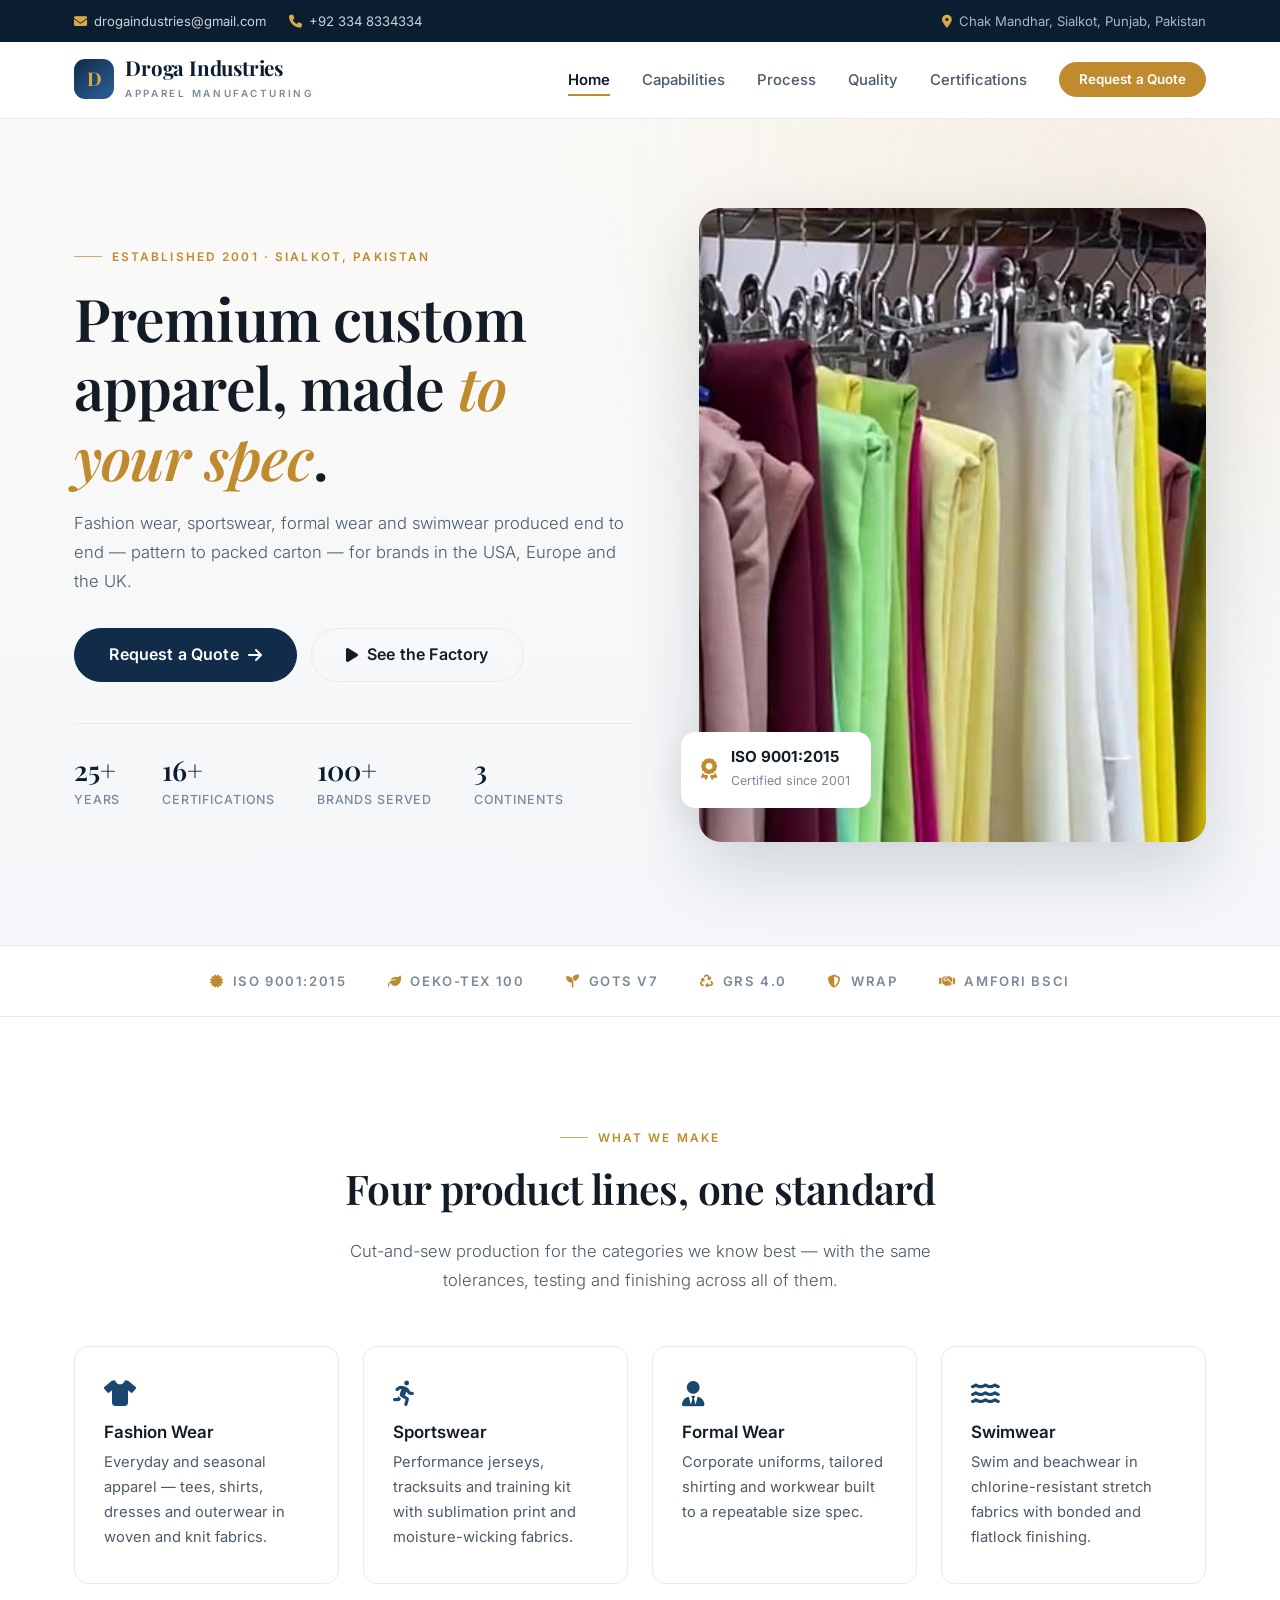
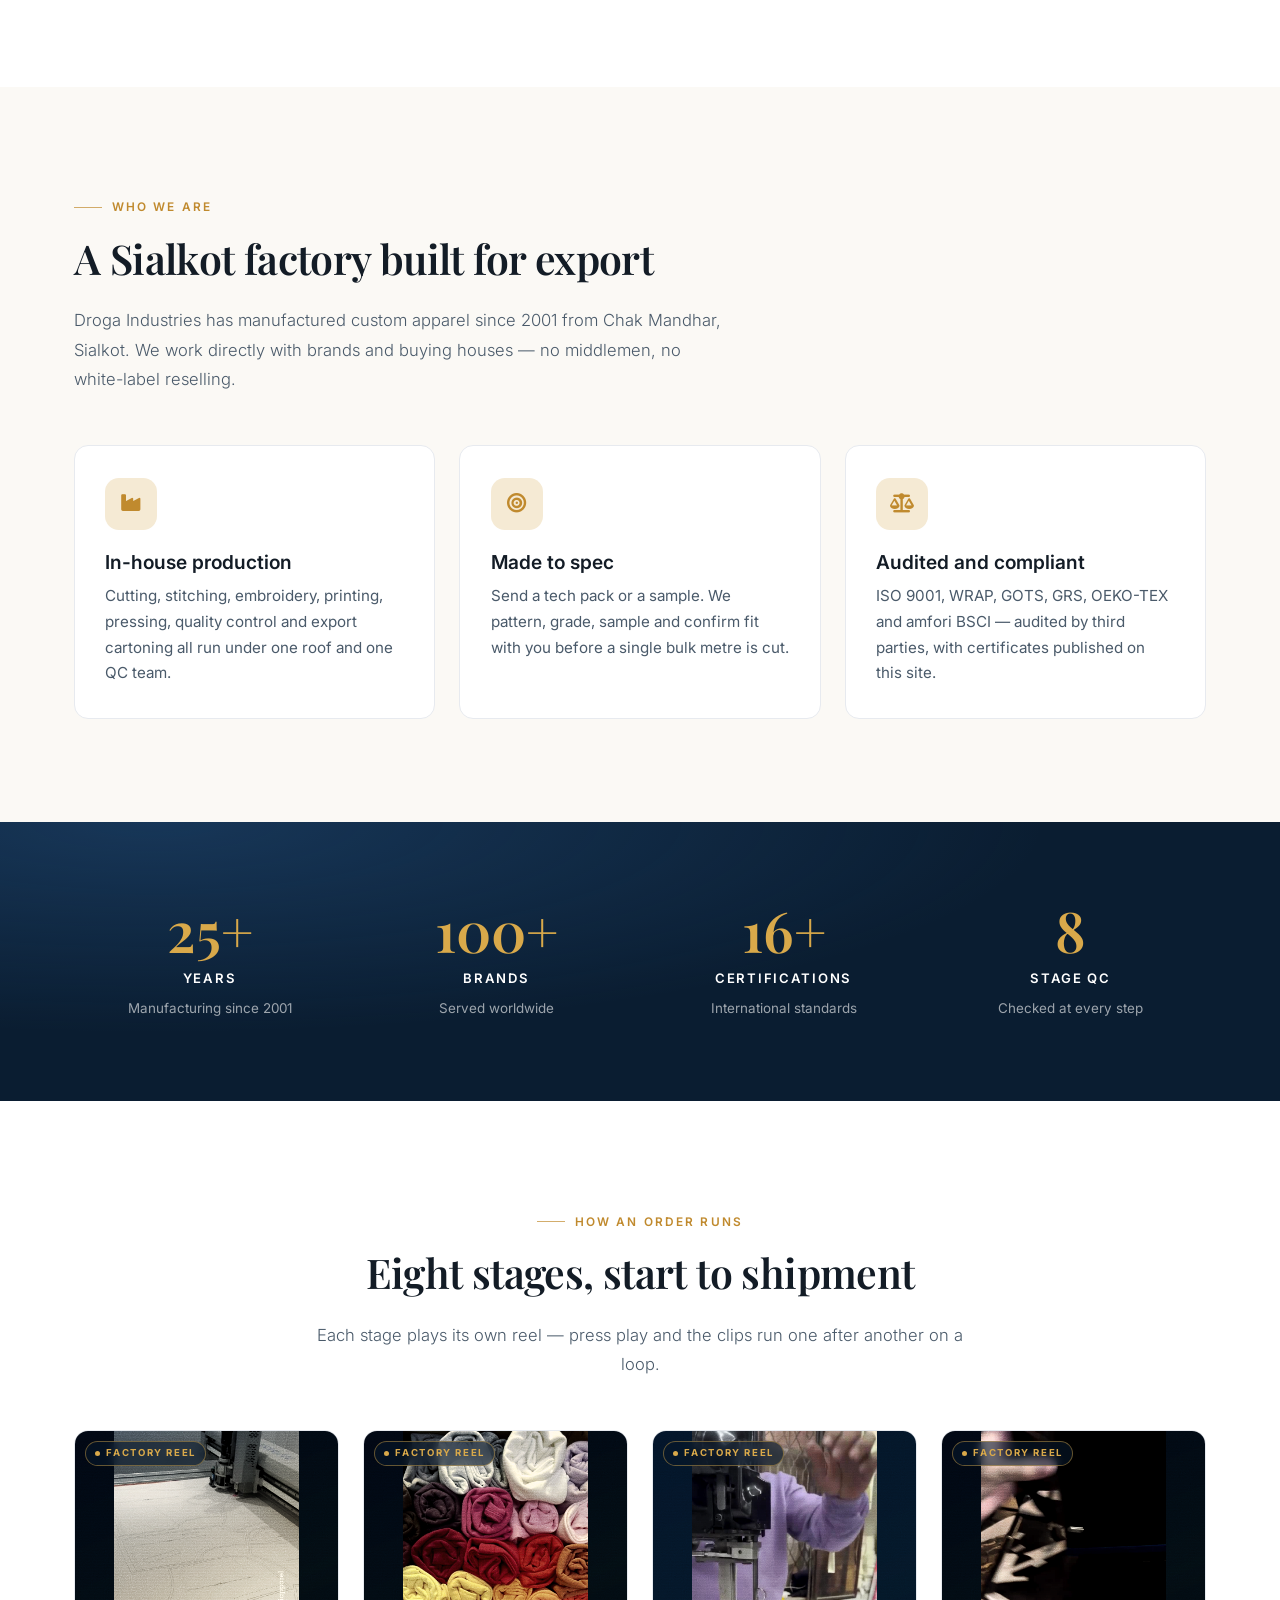
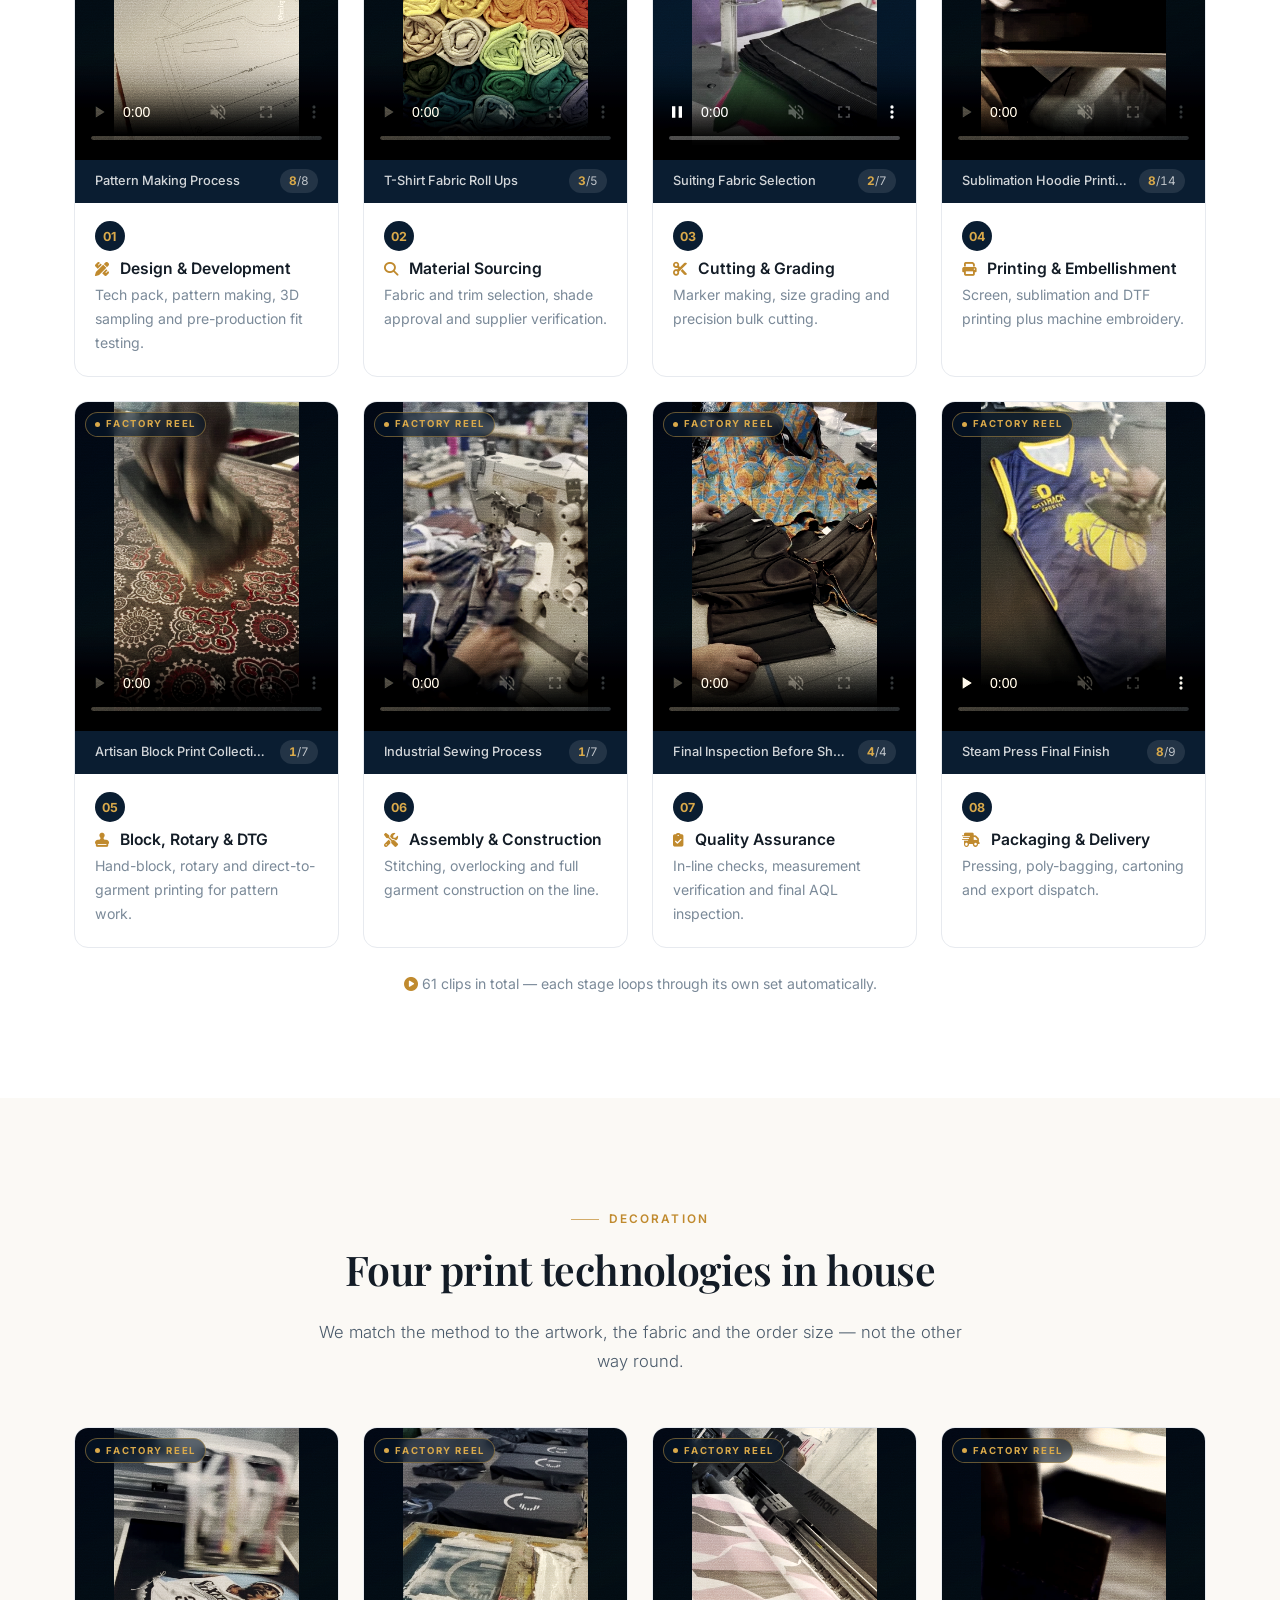
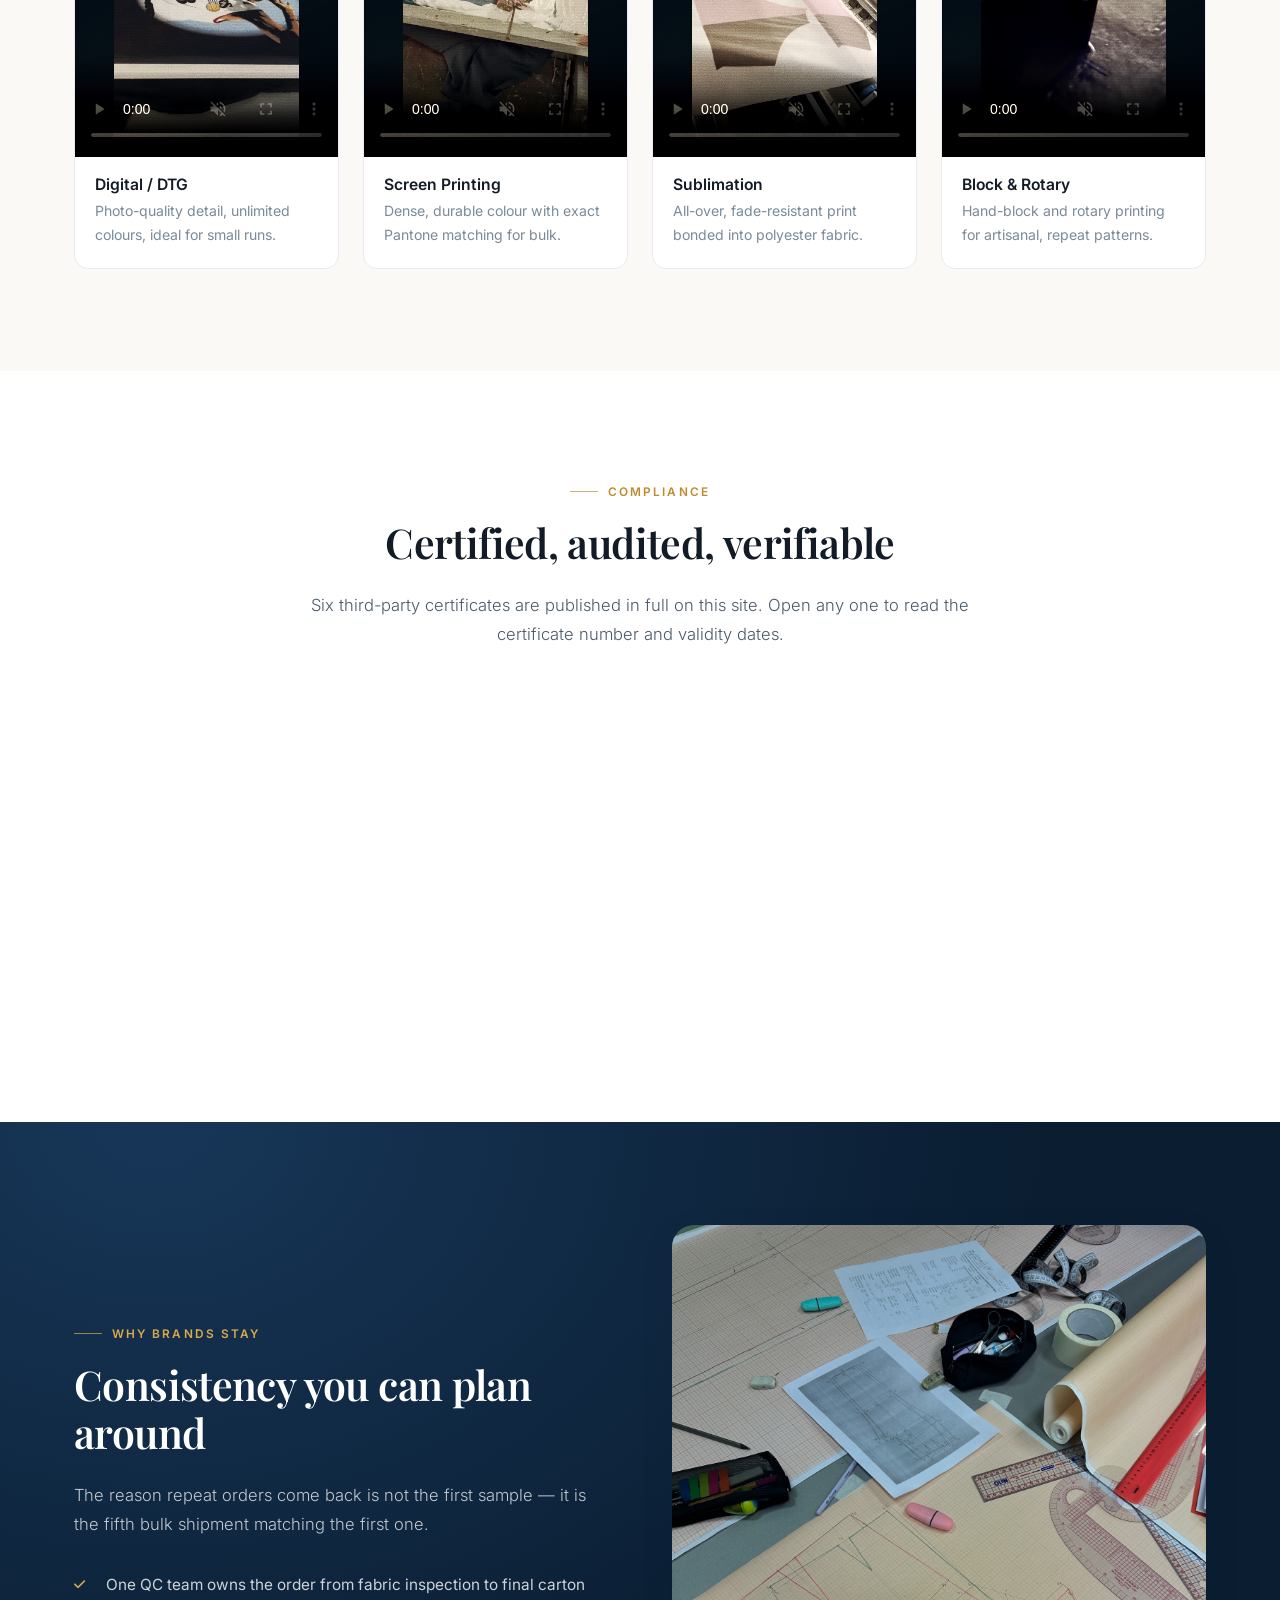
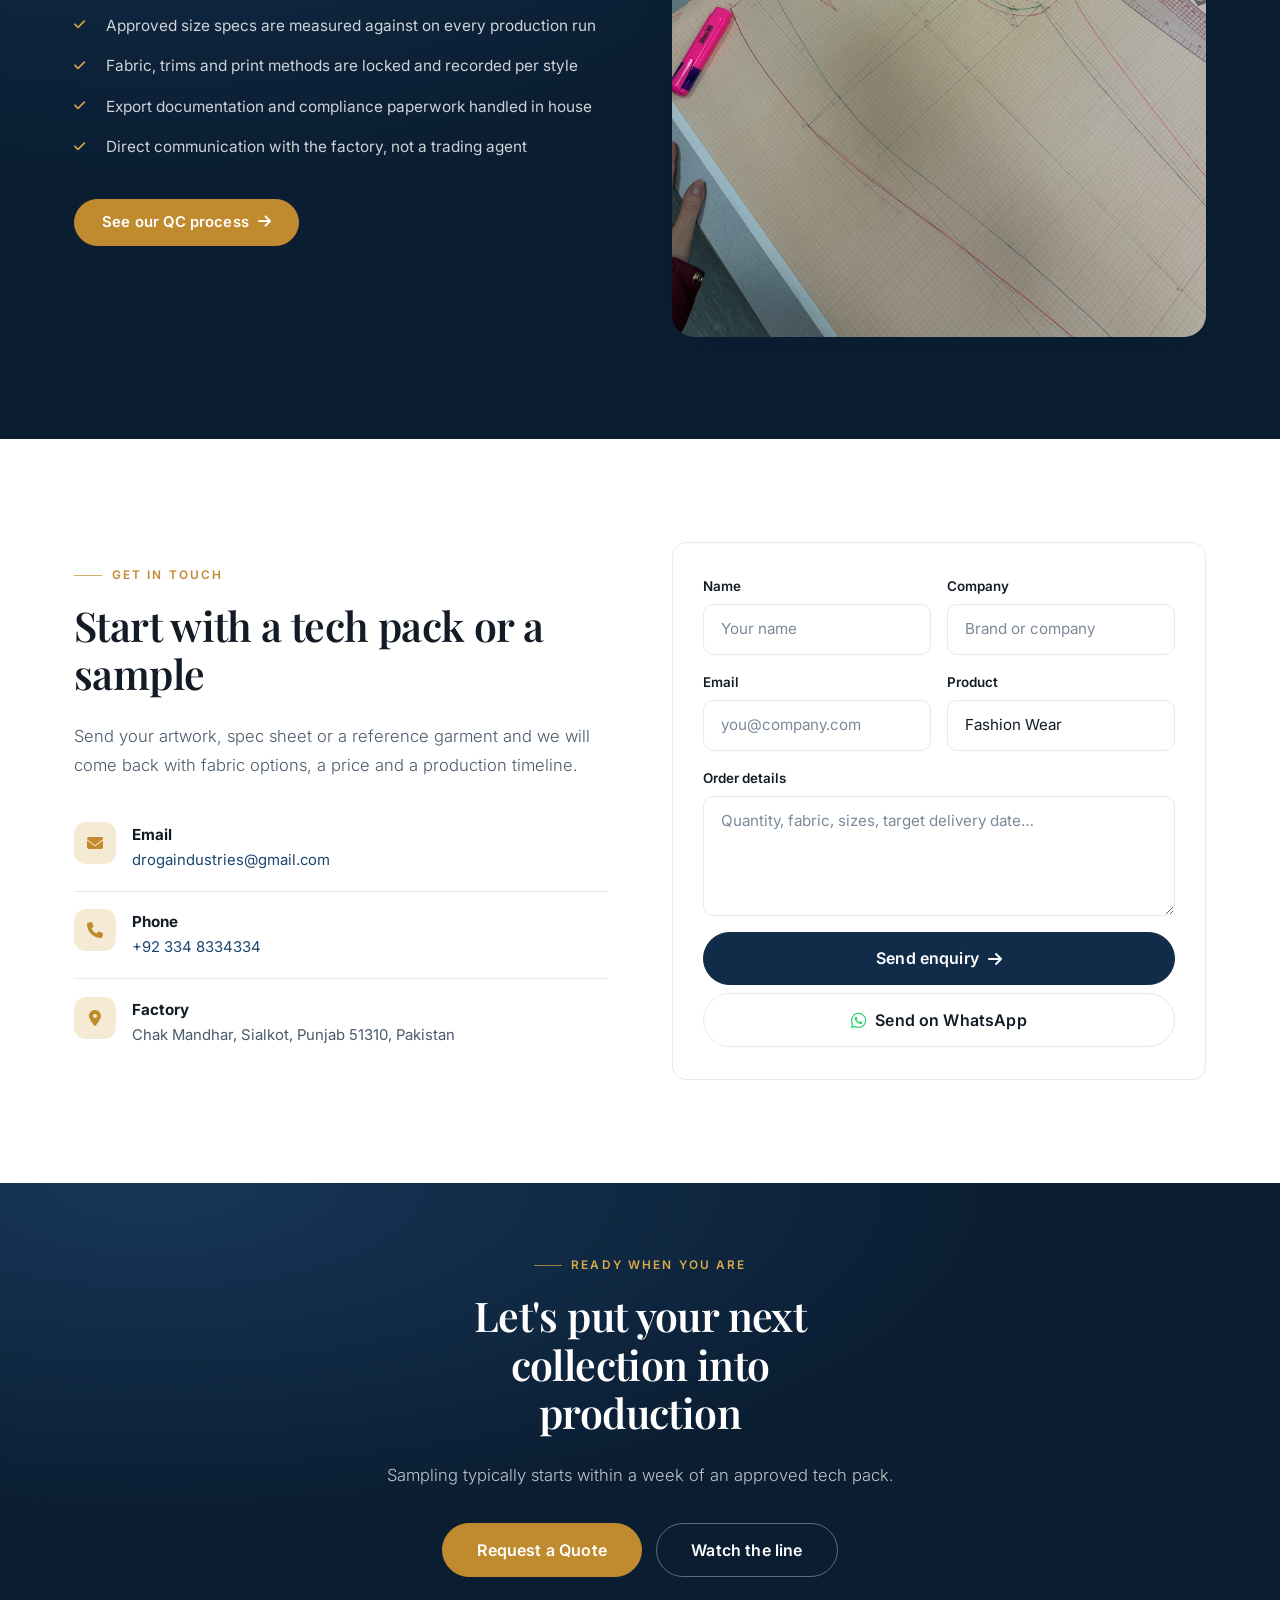
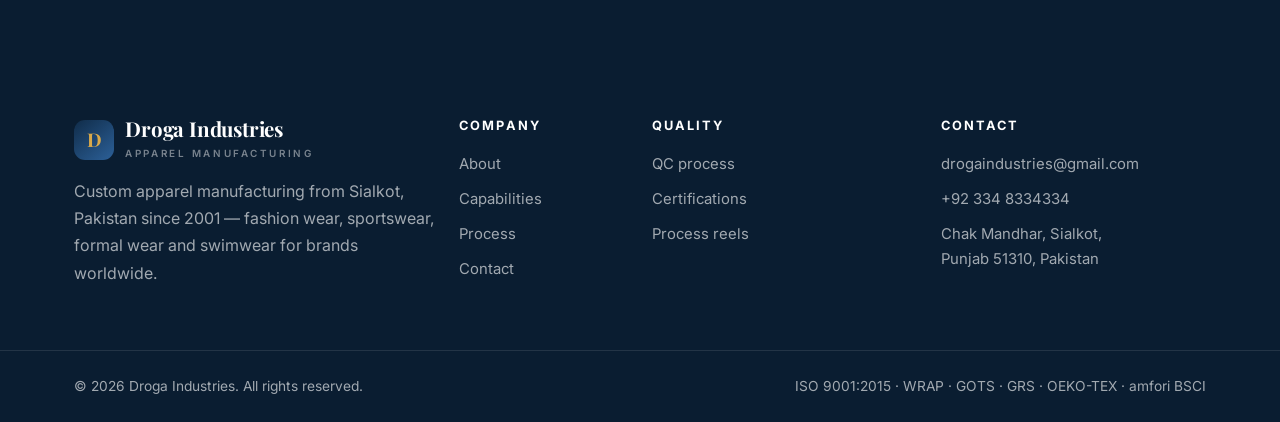
==== commit f0f1f882: "update main.css, index.html, site.js and quality.html" ====
--- a/index.html
+++ b/index.html
@@ -211,7 +211,10 @@
             <div class="row g-4">
                 <div class="col-lg-3 col-md-6" data-reveal>
                     <article class="media-card playlist" data-srcs="[&quot;assets/videos/design-development/01-3d-hoodie-design-clo.mp4&quot;,&quot;assets/videos/design-development/02-pattern-making-artistry.mp4&quot;,&quot;assets/videos/design-development/03-fabric-swatch-development.mp4&quot;,&quot;assets/videos/design-development/04-tech-pack-cad-sketch.mp4&quot;,&quot;assets/videos/design-development/05-jersey-design-template.mp4&quot;,&quot;assets/videos/design-development/06-digital-cutting-marking.mp4&quot;,&quot;assets/videos/design-development/07-digital-production-planning.mp4&quot;,&quot;assets/videos/design-development/08-pattern-making-process.mp4&quot;]" data-posters="[&quot;assets/posters/design-development/01-3d-hoodie-design-clo.jpg&quot;,&quot;assets/posters/design-development/02-pattern-making-artistry.jpg&quot;,&quot;assets/posters/design-development/03-fabric-swatch-development.jpg&quot;,&quot;assets/posters/design-development/04-tech-pack-cad-sketch.jpg&quot;,&quot;assets/posters/design-development/05-jersey-design-template.jpg&quot;,&quot;assets/posters/design-development/06-digital-cutting-marking.jpg&quot;,&quot;assets/posters/design-development/07-digital-production-planning.jpg&quot;,&quot;assets/posters/design-development/08-pattern-making-process.jpg&quot;]" data-titles="[&quot;3D Hoodie Design CLO&quot;,&quot;Pattern Making Artistry&quot;,&quot;Fabric Swatch Development&quot;,&quot;Tech Pack CAD Sketch&quot;,&quot;Jersey Design Template&quot;,&quot;Digital Cutting Marking&quot;,&quot;Digital Production Planning&quot;,&quot;Pattern Making Process&quot;]">
-                        <video src="assets/videos/design-development/01-3d-hoodie-design-clo.mp4" poster="assets/posters/design-development/01-3d-hoodie-design-clo.jpg" controls preload="metadata" playsinline muted></video>
+                        <div class="reel">
+                            <span class="reel-tag">Factory Reel</span>
+                            <video src="assets/videos/design-development/01-3d-hoodie-design-clo.mp4" poster="assets/posters/design-development/01-3d-hoodie-design-clo.jpg" controls preload="metadata" playsinline muted></video>
+                        </div>
                         <div class="now-playing">
                             <span class="np-title">3D Hoodie Design CLO</span>
                             <span class="np-count"><b>1</b>/8</span>
@@ -225,7 +228,10 @@
                 </div>
                 <div class="col-lg-3 col-md-6" data-reveal>
                     <article class="media-card playlist" data-srcs="[&quot;assets/videos/material-sourcing/01-fabric-colour-range.mp4&quot;,&quot;assets/videos/material-sourcing/02-fabric-selection-guide.mp4&quot;,&quot;assets/videos/material-sourcing/03-tshirt-fabric-roll-ups.mp4&quot;,&quot;assets/videos/material-sourcing/04-fabric-house-collection.mp4&quot;,&quot;assets/videos/material-sourcing/05-fabric-rolls-warehouse.mp4&quot;]" data-posters="[&quot;assets/posters/material-sourcing/01-fabric-colour-range.jpg&quot;,&quot;assets/posters/material-sourcing/02-fabric-selection-guide.jpg&quot;,&quot;assets/posters/material-sourcing/03-tshirt-fabric-roll-ups.jpg&quot;,&quot;assets/posters/material-sourcing/04-fabric-house-collection.jpg&quot;,&quot;assets/posters/material-sourcing/05-fabric-rolls-warehouse.jpg&quot;]" data-titles="[&quot;Fabric Colour Range&quot;,&quot;Fabric Selection Guide&quot;,&quot;T-Shirt Fabric Roll Ups&quot;,&quot;Fabric House Collection&quot;,&quot;Fabric Rolls Warehouse&quot;]">
-                        <video src="assets/videos/material-sourcing/01-fabric-colour-range.mp4" poster="assets/posters/material-sourcing/01-fabric-colour-range.jpg" controls preload="metadata" playsinline muted></video>
+                        <div class="reel">
+                            <span class="reel-tag">Factory Reel</span>
+                            <video src="assets/videos/material-sourcing/01-fabric-colour-range.mp4" poster="assets/posters/material-sourcing/01-fabric-colour-range.jpg" controls preload="metadata" playsinline muted></video>
+                        </div>
                         <div class="now-playing">
                             <span class="np-title">Fabric Colour Range</span>
                             <span class="np-count"><b>1</b>/5</span>
@@ -239,7 +245,10 @@
                 </div>
                 <div class="col-lg-3 col-md-6" data-reveal>
                     <article class="media-card playlist" data-srcs="[&quot;assets/videos/cutting-grading/01-fabric-cutting-machine.mp4&quot;,&quot;assets/videos/cutting-grading/02-suiting-fabric-selection.mp4&quot;,&quot;assets/videos/cutting-grading/03-shirt-panel-cutting.mp4&quot;,&quot;assets/videos/cutting-grading/04-factory-cutting-work.mp4&quot;,&quot;assets/videos/cutting-grading/05-sports-bra-qc-process.mp4&quot;,&quot;assets/videos/cutting-grading/06-bulk-cutting-process.mp4&quot;,&quot;assets/videos/cutting-grading/07-precision-cutting-line.mp4&quot;]" data-posters="[&quot;assets/posters/cutting-grading/01-fabric-cutting-machine.jpg&quot;,&quot;assets/posters/cutting-grading/02-suiting-fabric-selection.jpg&quot;,&quot;assets/posters/cutting-grading/03-shirt-panel-cutting.jpg&quot;,&quot;assets/posters/cutting-grading/04-factory-cutting-work.jpg&quot;,&quot;assets/posters/cutting-grading/05-sports-bra-qc-process.jpg&quot;,&quot;assets/posters/cutting-grading/06-bulk-cutting-process.jpg&quot;,&quot;assets/posters/cutting-grading/07-precision-cutting-line.jpg&quot;]" data-titles="[&quot;Fabric Cutting Machine&quot;,&quot;Suiting Fabric Selection&quot;,&quot;Shirt Panel Cutting&quot;,&quot;Factory Cutting Work&quot;,&quot;Sports Bra QC Process&quot;,&quot;Bulk Cutting Process&quot;,&quot;Precision Cutting Line&quot;]">
-                        <video src="assets/videos/cutting-grading/01-fabric-cutting-machine.mp4" poster="assets/posters/cutting-grading/01-fabric-cutting-machine.jpg" controls preload="metadata" playsinline muted></video>
+                        <div class="reel">
+                            <span class="reel-tag">Factory Reel</span>
+                            <video src="assets/videos/cutting-grading/01-fabric-cutting-machine.mp4" poster="assets/posters/cutting-grading/01-fabric-cutting-machine.jpg" controls preload="metadata" playsinline muted></video>
+                        </div>
                         <div class="now-playing">
                             <span class="np-title">Fabric Cutting Machine</span>
                             <span class="np-count"><b>1</b>/7</span>
@@ -253,7 +262,10 @@
                 </div>
                 <div class="col-lg-3 col-md-6" data-reveal>
                     <article class="media-card playlist" data-srcs="[&quot;assets/videos/printing-embellishment/02-uniform-print-production.mp4&quot;,&quot;assets/videos/printing-embellishment/03-sports-shirt-printing.mp4&quot;,&quot;assets/videos/printing-embellishment/04-embroidery-on-tshirts.mp4&quot;,&quot;assets/videos/printing-embellishment/05-printing-on-clothes.mp4&quot;,&quot;assets/videos/printing-embellishment/06-sublimation-printing-tshirt.mp4&quot;,&quot;assets/videos/printing-embellishment/07-screen-printing-designs.mp4&quot;,&quot;assets/videos/printing-embellishment/08-screen-printing-on-clothes.mp4&quot;,&quot;assets/videos/printing-embellishment/09-sublimation-hoodie-printing.mp4&quot;,&quot;assets/videos/printing-embellishment/10-dtg-printing-tshirt.mp4&quot;,&quot;assets/videos/printing-embellishment/12-embroidery-uniform-detailing.mp4&quot;,&quot;assets/videos/printing-embellishment/13-dtf-printer-hd.mp4&quot;,&quot;assets/videos/printing-embellishment/14-tracksuit-silk-screen-printing.mp4&quot;,&quot;assets/videos/printing-embellishment/15-sublimation-jersey-production.mp4&quot;,&quot;assets/videos/printing-embellishment/16-dtf-textile-personalisation.mp4&quot;]" data-posters="[&quot;assets/posters/printing-embellishment/02-uniform-print-production.jpg&quot;,&quot;assets/posters/printing-embellishment/03-sports-shirt-printing.jpg&quot;,&quot;assets/posters/printing-embellishment/04-embroidery-on-tshirts.jpg&quot;,&quot;assets/posters/printing-embellishment/05-printing-on-clothes.jpg&quot;,&quot;assets/posters/printing-embellishment/06-sublimation-printing-tshirt.jpg&quot;,&quot;assets/posters/printing-embellishment/07-screen-printing-designs.jpg&quot;,&quot;assets/posters/printing-embellishment/08-screen-printing-on-clothes.jpg&quot;,&quot;assets/posters/printing-embellishment/09-sublimation-hoodie-printing.jpg&quot;,&quot;assets/posters/printing-embellishment/10-dtg-printing-tshirt.jpg&quot;,&quot;assets/posters/printing-embellishment/12-embroidery-uniform-detailing.jpg&quot;,&quot;assets/posters/printing-embellishment/13-dtf-printer-hd.jpg&quot;,&quot;assets/posters/printing-embellishment/14-tracksuit-silk-screen-printing.jpg&quot;,&quot;assets/posters/printing-embellishment/15-sublimation-jersey-production.jpg&quot;,&quot;assets/posters/printing-embellishment/16-dtf-textile-personalisation.jpg&quot;]" data-titles="[&quot;Uniform Print Production&quot;,&quot;Sports Shirt Printing&quot;,&quot;Embroidery On T-Shirts&quot;,&quot;Printing On Clothes&quot;,&quot;Sublimation Printing T-Shirt&quot;,&quot;Screen Printing Designs&quot;,&quot;Screen Printing On Clothes&quot;,&quot;Sublimation Hoodie Printing&quot;,&quot;DTG Printing T-Shirt&quot;,&quot;Embroidery Uniform Detailing&quot;,&quot;DTF Printer HD&quot;,&quot;Tracksuit Silk Screen Printing&quot;,&quot;Sublimation Jersey Production&quot;,&quot;DTF Textile Personalisation&quot;]">
-                        <video src="assets/videos/printing-embellishment/02-uniform-print-production.mp4" poster="assets/posters/printing-embellishment/02-uniform-print-production.jpg" controls preload="metadata" playsinline muted></video>
+                        <div class="reel">
+                            <span class="reel-tag">Factory Reel</span>
+                            <video src="assets/videos/printing-embellishment/02-uniform-print-production.mp4" poster="assets/posters/printing-embellishment/02-uniform-print-production.jpg" controls preload="metadata" playsinline muted></video>
+                        </div>
                         <div class="now-playing">
                             <span class="np-title">Uniform Print Production</span>
                             <span class="np-count"><b>1</b>/14</span>
@@ -267,7 +279,10 @@
                 </div>
                 <div class="col-lg-3 col-md-6" data-reveal>
                     <article class="media-card playlist" data-srcs="[&quot;assets/videos/block-rotary-dtg/01-artisan-block-print-collection.mp4&quot;,&quot;assets/videos/block-rotary-dtg/02-block-printing-techniques.mp4&quot;,&quot;assets/videos/block-rotary-dtg/03-dtg-printing-design.mp4&quot;,&quot;assets/videos/block-rotary-dtg/04-dtg-printer-nine-colour.mp4&quot;,&quot;assets/videos/block-rotary-dtg/05-hand-block-printing-factory.mp4&quot;,&quot;assets/videos/block-rotary-dtg/06-streetwear-print-factory.mp4&quot;,&quot;assets/videos/block-rotary-dtg/07-dtf-fabric-canvas-printing.mp4&quot;]" data-posters="[&quot;assets/posters/block-rotary-dtg/01-artisan-block-print-collection.jpg&quot;,&quot;assets/posters/block-rotary-dtg/02-block-printing-techniques.jpg&quot;,&quot;assets/posters/block-rotary-dtg/03-dtg-printing-design.jpg&quot;,&quot;assets/posters/block-rotary-dtg/04-dtg-printer-nine-colour.jpg&quot;,&quot;assets/posters/block-rotary-dtg/05-hand-block-printing-factory.jpg&quot;,&quot;assets/posters/block-rotary-dtg/06-streetwear-print-factory.jpg&quot;,&quot;assets/posters/block-rotary-dtg/07-dtf-fabric-canvas-printing.jpg&quot;]" data-titles="[&quot;Artisan Block Print Collection&quot;,&quot;Block Printing Techniques&quot;,&quot;DTG Printing Design&quot;,&quot;DTG Printer Nine Colour&quot;,&quot;Hand Block Printing Factory&quot;,&quot;Streetwear Print Factory&quot;,&quot;DTF Fabric Canvas Printing&quot;]">
-                        <video src="assets/videos/block-rotary-dtg/01-artisan-block-print-collection.mp4" poster="assets/posters/block-rotary-dtg/01-artisan-block-print-collection.jpg" controls preload="metadata" playsinline muted></video>
+                        <div class="reel">
+                            <span class="reel-tag">Factory Reel</span>
+                            <video src="assets/videos/block-rotary-dtg/01-artisan-block-print-collection.mp4" poster="assets/posters/block-rotary-dtg/01-artisan-block-print-collection.jpg" controls preload="metadata" playsinline muted></video>
+                        </div>
                         <div class="now-playing">
                             <span class="np-title">Artisan Block Print Collection</span>
                             <span class="np-count"><b>1</b>/7</span>
@@ -281,7 +296,10 @@
                 </div>
                 <div class="col-lg-3 col-md-6" data-reveal>
                     <article class="media-card playlist" data-srcs="[&quot;assets/videos/assembly-construction/01-industrial-sewing-process.mp4&quot;,&quot;assets/videos/assembly-construction/02-garment-manufacturing-line.mp4&quot;,&quot;assets/videos/assembly-construction/03-fashion-garment-construction.mp4&quot;,&quot;assets/videos/assembly-construction/04-overlock-machine-stitching.mp4&quot;,&quot;assets/videos/assembly-construction/05-production-floor-overview.mp4&quot;,&quot;assets/videos/assembly-construction/06-pocket-stitching-assembly.mp4&quot;,&quot;assets/videos/assembly-construction/07-small-batch-production.mp4&quot;]" data-posters="[&quot;assets/posters/assembly-construction/01-industrial-sewing-process.jpg&quot;,&quot;assets/posters/assembly-construction/02-garment-manufacturing-line.jpg&quot;,&quot;assets/posters/assembly-construction/03-fashion-garment-construction.jpg&quot;,&quot;assets/posters/assembly-construction/04-overlock-machine-stitching.jpg&quot;,&quot;assets/posters/assembly-construction/05-production-floor-overview.jpg&quot;,&quot;assets/posters/assembly-construction/06-pocket-stitching-assembly.jpg&quot;,&quot;assets/posters/assembly-construction/07-small-batch-production.jpg&quot;]" data-titles="[&quot;Industrial Sewing Process&quot;,&quot;Garment Manufacturing Line&quot;,&quot;Fashion Garment Construction&quot;,&quot;Overlock Machine Stitching&quot;,&quot;Production Floor Overview&quot;,&quot;Pocket Stitching Assembly&quot;,&quot;Small Batch Production&quot;]">
-                        <video src="assets/videos/assembly-construction/01-industrial-sewing-process.mp4" poster="assets/posters/assembly-construction/01-industrial-sewing-process.jpg" controls preload="metadata" playsinline muted></video>
+                        <div class="reel">
+                            <span class="reel-tag">Factory Reel</span>
+                            <video src="assets/videos/assembly-construction/01-industrial-sewing-process.mp4" poster="assets/posters/assembly-construction/01-industrial-sewing-process.jpg" controls preload="metadata" playsinline muted></video>
+                        </div>
                         <div class="now-playing">
                             <span class="np-title">Industrial Sewing Process</span>
                             <span class="np-count"><b>1</b>/7</span>
@@ -295,7 +313,10 @@
                 </div>
                 <div class="col-lg-3 col-md-6" data-reveal>
                     <article class="media-card playlist" data-srcs="[&quot;assets/videos/quality-assurance/01-inline-quality-inspection.mp4&quot;,&quot;assets/videos/quality-assurance/02-measurement-and-fit-check.mp4&quot;,&quot;assets/videos/quality-assurance/03-stitch-and-seam-inspection.mp4&quot;,&quot;assets/videos/quality-assurance/04-final-inspection-before-shipment.mp4&quot;]" data-posters="[&quot;assets/posters/quality-assurance/01-inline-quality-inspection.jpg&quot;,&quot;assets/posters/quality-assurance/02-measurement-and-fit-check.jpg&quot;,&quot;assets/posters/quality-assurance/03-stitch-and-seam-inspection.jpg&quot;,&quot;assets/posters/quality-assurance/04-final-inspection-before-shipment.jpg&quot;]" data-titles="[&quot;Inline Quality Inspection&quot;,&quot;Measurement & Fit Check&quot;,&quot;Stitch & Seam Inspection&quot;,&quot;Final Inspection Before Shipment&quot;]">
-                        <video src="assets/videos/quality-assurance/01-inline-quality-inspection.mp4" poster="assets/posters/quality-assurance/01-inline-quality-inspection.jpg" controls preload="metadata" playsinline muted></video>
+                        <div class="reel">
+                            <span class="reel-tag">Factory Reel</span>
+                            <video src="assets/videos/quality-assurance/01-inline-quality-inspection.mp4" poster="assets/posters/quality-assurance/01-inline-quality-inspection.jpg" controls preload="metadata" playsinline muted></video>
+                        </div>
                         <div class="now-playing">
                             <span class="np-title">Inline Quality Inspection</span>
                             <span class="np-count"><b>1</b>/4</span>
@@ -309,7 +330,10 @@
                 </div>
                 <div class="col-lg-3 col-md-6" data-reveal>
                     <article class="media-card playlist" data-srcs="[&quot;assets/videos/packaging-delivery/01-shirt-pressing-and-ironing.mp4&quot;,&quot;assets/videos/packaging-delivery/02-finishing-touch-ups.mp4&quot;,&quot;assets/videos/packaging-delivery/03-international-freight-forwarding.mp4&quot;,&quot;assets/videos/packaging-delivery/04-factory-finishing-line.mp4&quot;,&quot;assets/videos/packaging-delivery/05-inventory-and-fulfilment.mp4&quot;,&quot;assets/videos/packaging-delivery/06-shirt-packing-process.mp4&quot;,&quot;assets/videos/packaging-delivery/07-ready-to-ship-cartons.mp4&quot;,&quot;assets/videos/packaging-delivery/08-steam-press-final-finish.mp4&quot;,&quot;assets/videos/packaging-delivery/09-order-completion-dispatch.mp4&quot;]" data-posters="[&quot;assets/posters/packaging-delivery/01-shirt-pressing-and-ironing.jpg&quot;,&quot;assets/posters/packaging-delivery/02-finishing-touch-ups.jpg&quot;,&quot;assets/posters/packaging-delivery/03-international-freight-forwarding.jpg&quot;,&quot;assets/posters/packaging-delivery/04-factory-finishing-line.jpg&quot;,&quot;assets/posters/packaging-delivery/05-inventory-and-fulfilment.jpg&quot;,&quot;assets/posters/packaging-delivery/06-shirt-packing-process.jpg&quot;,&quot;assets/posters/packaging-delivery/07-ready-to-ship-cartons.jpg&quot;,&quot;assets/posters/packaging-delivery/08-steam-press-final-finish.jpg&quot;,&quot;assets/posters/packaging-delivery/09-order-completion-dispatch.jpg&quot;]" data-titles="[&quot;Shirt Pressing & Ironing&quot;,&quot;Finishing Touch Ups&quot;,&quot;International Freight Forwarding&quot;,&quot;Factory Finishing Line&quot;,&quot;Inventory & Fulfilment&quot;,&quot;Shirt Packing Process&quot;,&quot;Ready To Ship Cartons&quot;,&quot;Steam Press Final Finish&quot;,&quot;Order Completion Dispatch&quot;]">
-                        <video src="assets/videos/packaging-delivery/01-shirt-pressing-and-ironing.mp4" poster="assets/posters/packaging-delivery/01-shirt-pressing-and-ironing.jpg" controls preload="metadata" playsinline muted></video>
+                        <div class="reel">
+                            <span class="reel-tag">Factory Reel</span>
+                            <video src="assets/videos/packaging-delivery/01-shirt-pressing-and-ironing.mp4" poster="assets/posters/packaging-delivery/01-shirt-pressing-and-ironing.jpg" controls preload="metadata" playsinline muted></video>
+                        </div>
                         <div class="now-playing">
                             <span class="np-title">Shirt Pressing & Ironing</span>
                             <span class="np-count"><b>1</b>/9</span>
@@ -340,7 +364,10 @@
             <div class="row g-4">
                 <div class="col-lg-3 col-md-6" data-reveal>
                     <article class="media-card">
-                        <video src="assets/videos/block-rotary-dtg/04-dtg-printer-nine-colour.mp4" poster="assets/posters/block-rotary-dtg/04-dtg-printer-nine-colour.jpg" controls preload="metadata" playsinline muted></video>
+                        <div class="reel">
+                            <span class="reel-tag">Factory Reel</span>
+                            <video src="assets/videos/block-rotary-dtg/04-dtg-printer-nine-colour.mp4" poster="assets/posters/block-rotary-dtg/04-dtg-printer-nine-colour.jpg" controls preload="metadata" playsinline muted></video>
+                        </div>
                         <div class="media-body">
                             <h6>Digital / DTG</h6>
                             <p>Photo-quality detail, unlimited colours, ideal for small runs.</p>
@@ -349,7 +376,10 @@
                 </div>
                 <div class="col-lg-3 col-md-6" data-reveal>
                     <article class="media-card">
-                        <video src="assets/videos/printing-embellishment/08-screen-printing-on-clothes.mp4" poster="assets/posters/printing-embellishment/08-screen-printing-on-clothes.jpg" controls preload="metadata" playsinline muted></video>
+                        <div class="reel">
+                            <span class="reel-tag">Factory Reel</span>
+                            <video src="assets/videos/printing-embellishment/08-screen-printing-on-clothes.mp4" poster="assets/posters/printing-embellishment/08-screen-printing-on-clothes.jpg" controls preload="metadata" playsinline muted></video>
+                        </div>
                         <div class="media-body">
                             <h6>Screen Printing</h6>
                             <p>Dense, durable colour with exact Pantone matching for bulk.</p>
@@ -358,7 +388,10 @@
                 </div>
                 <div class="col-lg-3 col-md-6" data-reveal>
                     <article class="media-card">
-                        <video src="assets/videos/printing-embellishment/06-sublimation-printing-tshirt.mp4" poster="assets/posters/printing-embellishment/06-sublimation-printing-tshirt.jpg" controls preload="metadata" playsinline muted></video>
+                        <div class="reel">
+                            <span class="reel-tag">Factory Reel</span>
+                            <video src="assets/videos/printing-embellishment/06-sublimation-printing-tshirt.mp4" poster="assets/posters/printing-embellishment/06-sublimation-printing-tshirt.jpg" controls preload="metadata" playsinline muted></video>
+                        </div>
                         <div class="media-body">
                             <h6>Sublimation</h6>
                             <p>All-over, fade-resistant print bonded into polyester fabric.</p>
@@ -367,7 +400,10 @@
                 </div>
                 <div class="col-lg-3 col-md-6" data-reveal>
                     <article class="media-card">
-                        <video src="assets/videos/block-rotary-dtg/02-block-printing-techniques.mp4" poster="assets/posters/block-rotary-dtg/02-block-printing-techniques.jpg" controls preload="metadata" playsinline muted></video>
+                        <div class="reel">
+                            <span class="reel-tag">Factory Reel</span>
+                            <video src="assets/videos/block-rotary-dtg/02-block-printing-techniques.mp4" poster="assets/posters/block-rotary-dtg/02-block-printing-techniques.jpg" controls preload="metadata" playsinline muted></video>
+                        </div>
                         <div class="media-body">
                             <h6>Block &amp; Rotary</h6>
                             <p>Hand-block and rotary printing for artisanal, repeat patterns.</p>
@@ -477,7 +513,7 @@
 
                 <div data-reveal>
                     <div class="card-soft">
-                        <form>
+                        <form data-enquiry-form novalidate>
                             <div class="row g-3">
                                 <div class="col-sm-6">
                                     <label class="form-label" for="cf-name">Name</label>
@@ -504,8 +540,10 @@
                                     <label class="form-label" for="cf-msg">Order details</label>
                                     <textarea class="form-control" id="cf-msg" rows="4" placeholder="Quantity, fabric, sizes, target delivery date…" required></textarea>
                                 </div>
-                                <div class="col-12">
+                                <div class="col-12 d-grid gap-2">
                                     <button class="btn btn-lg w-100" type="submit">Send enquiry <i class="fas fa-arrow-right"></i></button>
+                                    <a class="btn btn-outline btn-lg w-100" href="https://wa.me/923348334334" target="_blank" rel="noopener" data-wa><i class="fab fa-whatsapp"></i> Send on WhatsApp</a>
+                                    <p class="form-note" data-enquiry-status role="status" aria-live="polite" hidden></p>
                                 </div>
                             </div>
                         </form>
--- a/css/main.css
+++ b/css/main.css
@@ -901,3 +901,145 @@
 }
 
 .media-card .step-no { margin-bottom: .55rem; }
+
+/* ---------- Reel treatment ------------------------------------------------
+   Archive-film grade: warm desaturated wash + grain + scanlines + vignette.
+   Reads as a deliberate treatment and masks the compression artefacts in
+   phone-shot factory footage. Eases back while a clip is playing.
+   Grain uses overlay blend so the letterbox bars stay clean navy.
+   ------------------------------------------------------------------------- */
+
+.reel {
+    position: relative;
+    isolation: isolate;
+    overflow: hidden;
+    background: var(--navy-900);
+    box-shadow: inset 0 0 70px 24px rgba(6, 20, 36, .55);
+}
+
+.reel video {
+    display: block;
+    width: 100%;
+    aspect-ratio: 4 / 5;
+    object-fit: contain;
+    background: var(--navy-900);
+    filter: saturate(.62) contrast(1.16) brightness(.95) sepia(.16);
+    transition: filter .5s var(--ease);
+}
+
+/* graded colour wash */
+.reel::before {
+    content: "";
+    position: absolute;
+    inset: 0;
+    z-index: 2;
+    pointer-events: none;
+    background: linear-gradient(158deg,
+            rgba(22, 56, 92, .85) 0%,
+            rgba(192, 138, 46, .38) 54%,
+            rgba(8, 24, 42, .9) 100%);
+    mix-blend-mode: soft-light;
+    transition: opacity .5s var(--ease);
+}
+
+/* grain + scanlines — overlay blend keeps the dark bars dark */
+.reel::after {
+    content: "";
+    position: absolute;
+    inset: 0;
+    z-index: 3;
+    pointer-events: none;
+    mix-blend-mode: overlay;
+    background-image:
+        url("data:image/svg+xml;utf8,<svg xmlns='http://www.w3.org/2000/svg' width='180' height='180'><filter id='g'><feTurbulence type='fractalNoise' baseFrequency='0.92' numOctaves='3' stitchTiles='stitch'/><feColorMatrix type='saturate' values='0'/></filter><rect width='180' height='180' filter='url(%23g)' opacity='0.7'/></svg>"),
+        repeating-linear-gradient(to bottom,
+            rgba(255, 255, 255, .05) 0 1px,
+            rgba(0, 0, 0, .06) 1px 3px);
+    background-size: 180px 180px, auto;
+    opacity: .9;
+    transition: opacity .5s var(--ease);
+}
+
+/* while a clip is actually running, pull the grade back */
+.reel.is-playing video { filter: saturate(.92) contrast(1.06) brightness(1); }
+.reel.is-playing::before { opacity: .28; }
+.reel.is-playing::after { opacity: .45; }
+
+/* corner tag so the look reads as a treatment, not a mistake */
+.reel-tag {
+    position: absolute;
+    top: 10px;
+    left: 10px;
+    z-index: 4;
+    display: inline-flex;
+    align-items: center;
+    gap: .38rem;
+    padding: .2rem .58rem;
+    border: 1px solid rgba(217, 169, 74, .45);
+    border-radius: 999px;
+    background: rgba(8, 24, 42, .6);
+    backdrop-filter: blur(4px);
+    color: var(--gold-400);
+    font-size: .6rem;
+    font-weight: 700;
+    letter-spacing: .17em;
+    text-transform: uppercase;
+    pointer-events: none;
+}
+
+.reel-tag::before {
+    content: "";
+    width: 5px;
+    height: 5px;
+    border-radius: 50%;
+    background: var(--gold-400);
+}
+
+.reel.is-playing .reel-tag::before { animation: reelPulse 1.6s infinite; }
+
+@keyframes reelPulse { 0%, 100% { opacity: 1; } 50% { opacity: .25; } }
+
+@media (prefers-reduced-motion: reduce) {
+    .reel.is-playing .reel-tag::before { animation: none; }
+}
+
+/* ---------- Form feedback + button hardening ------------------------------ */
+
+/* Bootstrap's .btn state rules (.btn:first-child:active etc.) out-specify a
+   plain .btn, which can strip the fill on <button> elements. Pin it. */
+.btn,
+.btn:hover,
+.btn:focus,
+.btn:focus-visible,
+.btn:active,
+.btn.active,
+.btn.show,
+.btn:first-child:active,
+:not(.btn-check) + .btn:active {
+    background-color: var(--btn-bg);
+    border-color: var(--btn-bd);
+    color: var(--btn-fg);
+}
+
+.form-note {
+    margin: .25rem 0 0;
+    padding: .7rem .95rem;
+    border-radius: 10px;
+    font-size: .87rem;
+    line-height: 1.55;
+}
+
+.form-note.is-ok {
+    background: #eef7f0;
+    border: 1px solid #cfe6d6;
+    color: #1f5c36;
+}
+
+.form-note.is-error {
+    background: #fdf0ef;
+    border: 1px solid #f3d2ce;
+    color: #93342a;
+}
+
+.btn .fa-whatsapp { font-size: 1.1em; color: #25d366; }
+.btn-outline:hover .fa-whatsapp { color: #fff; }
